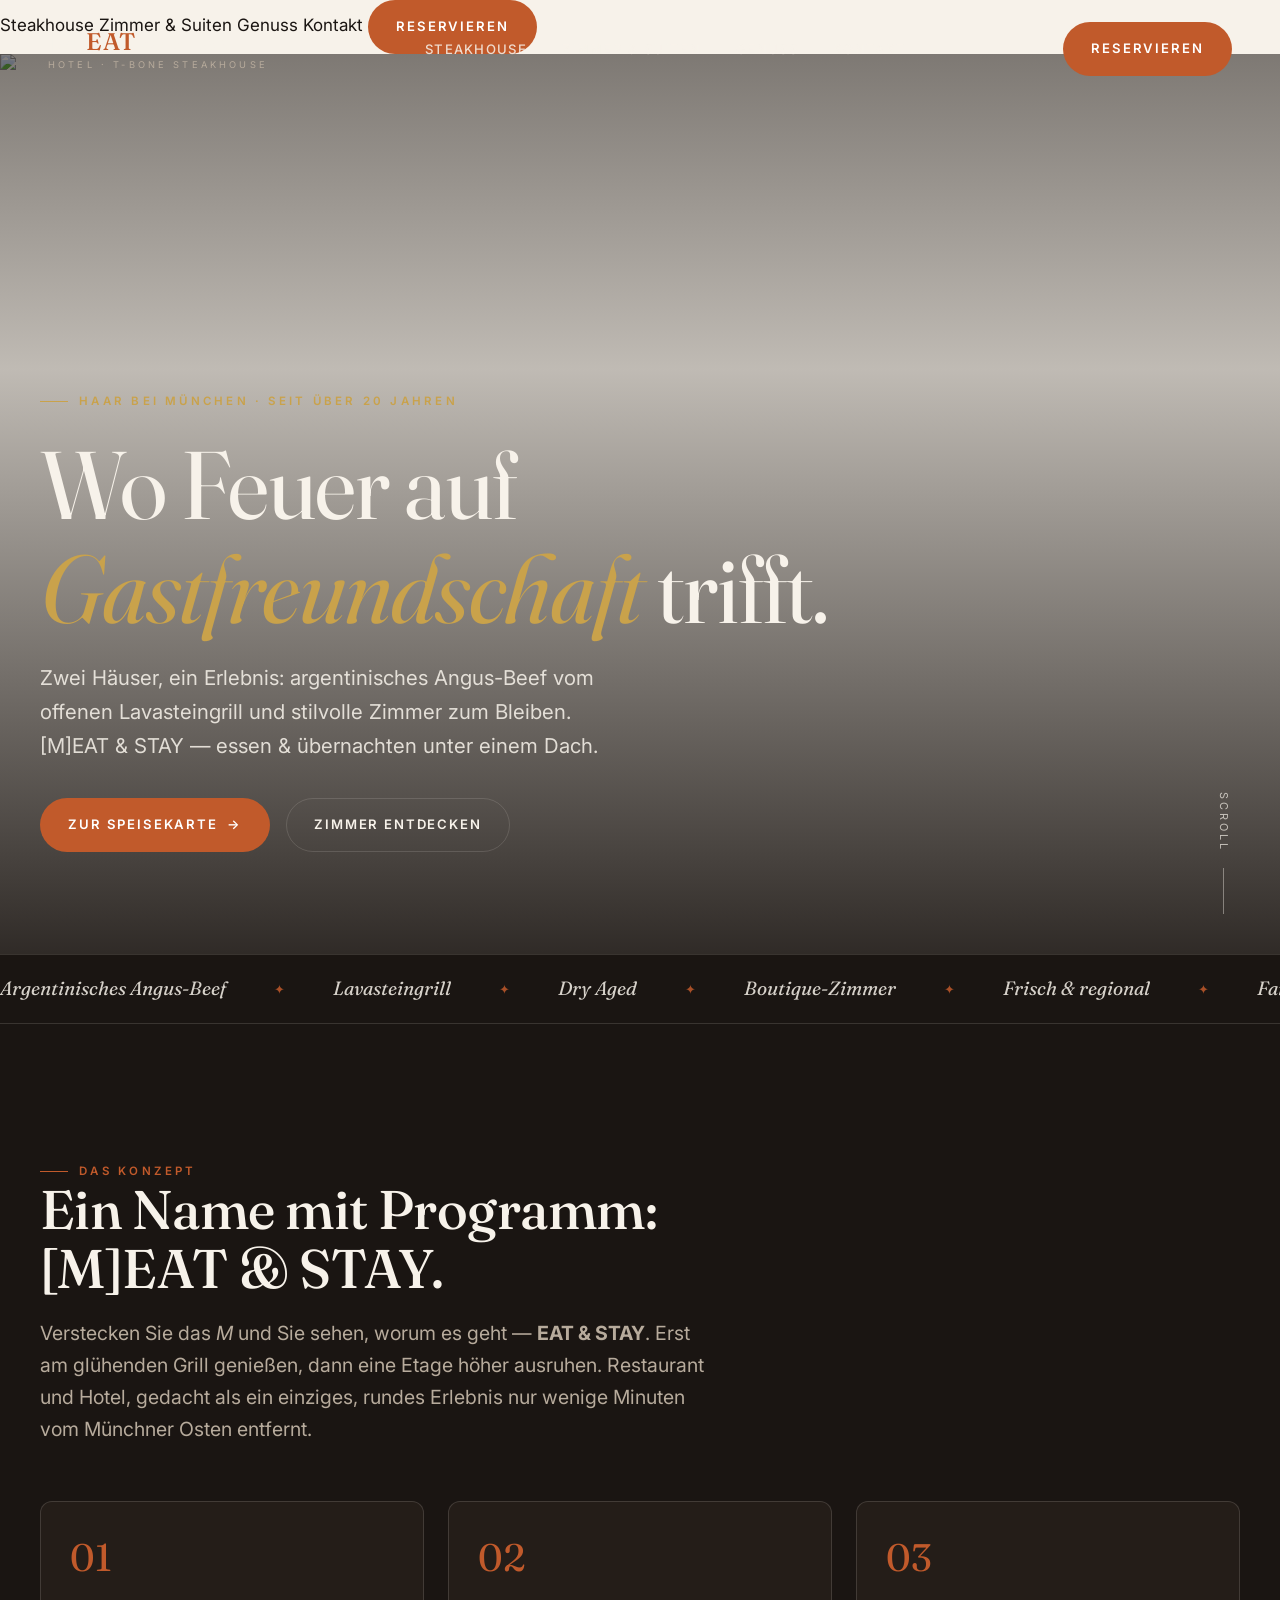
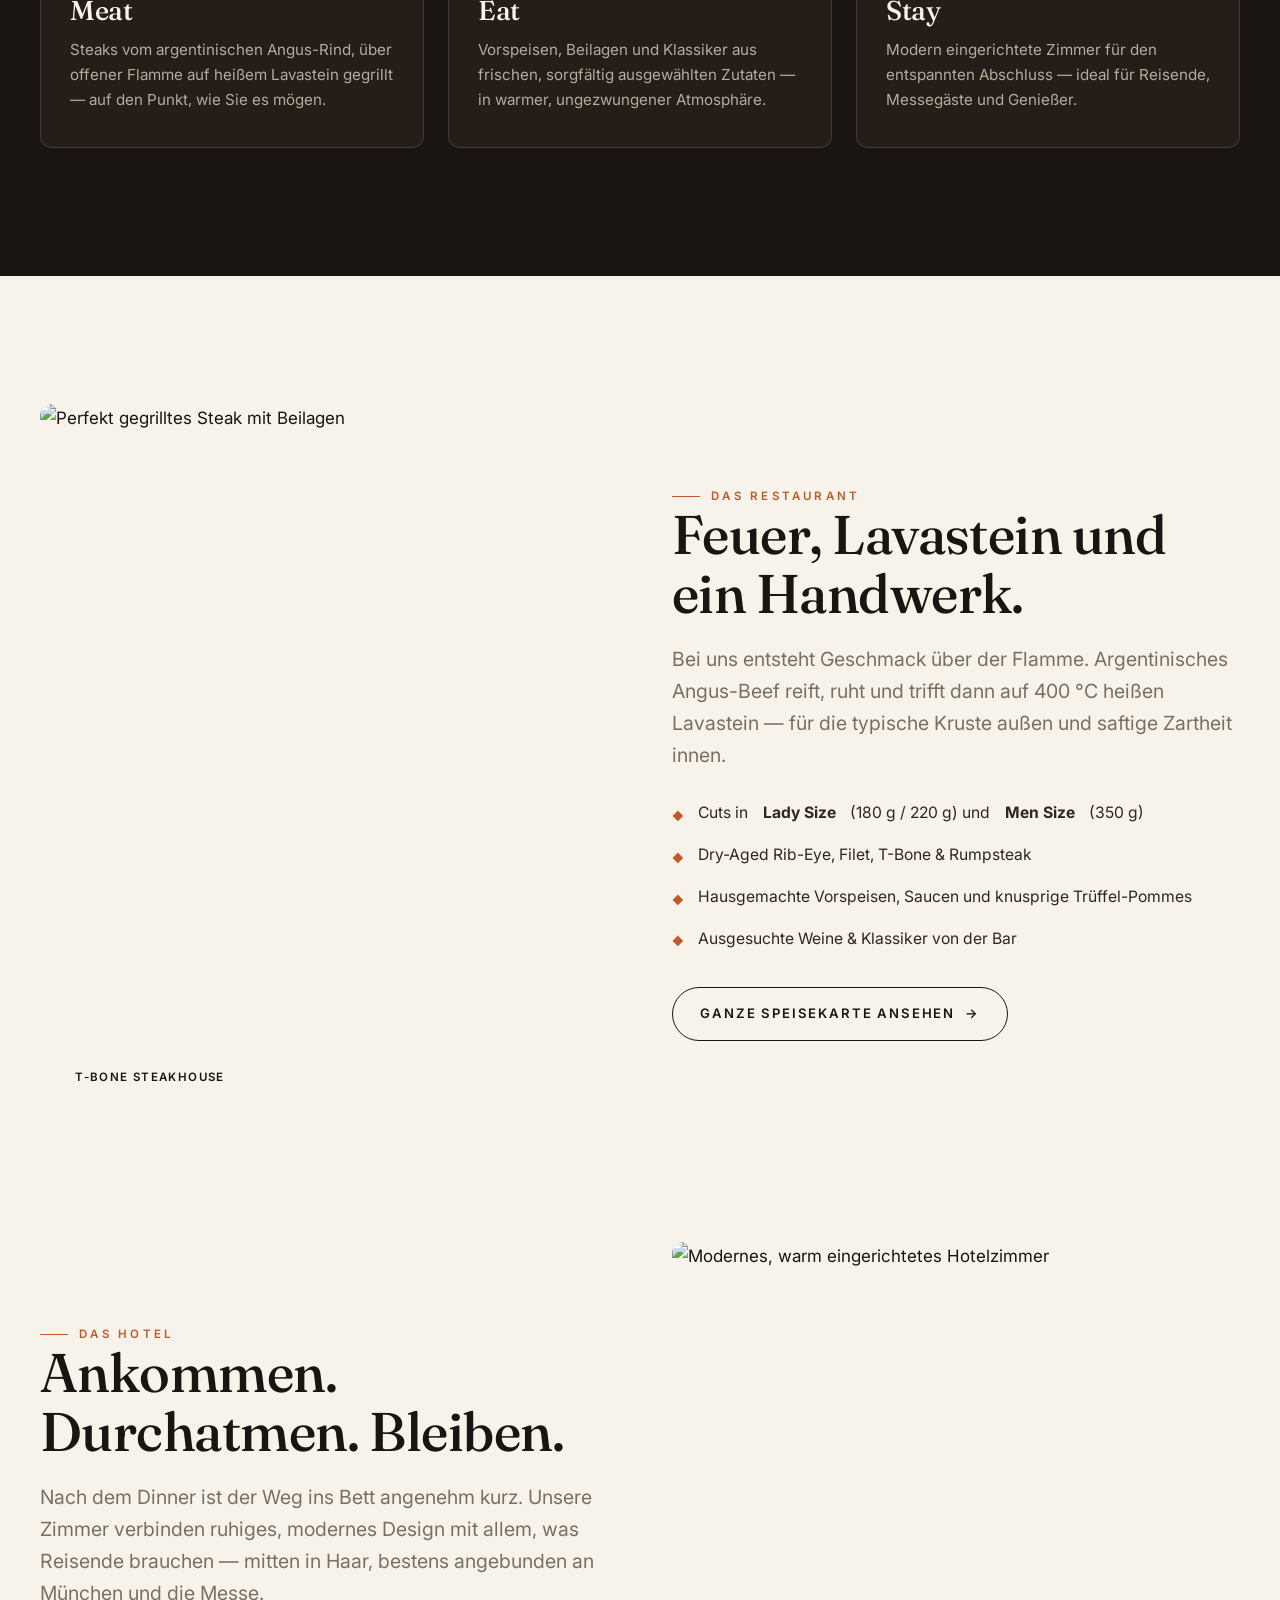
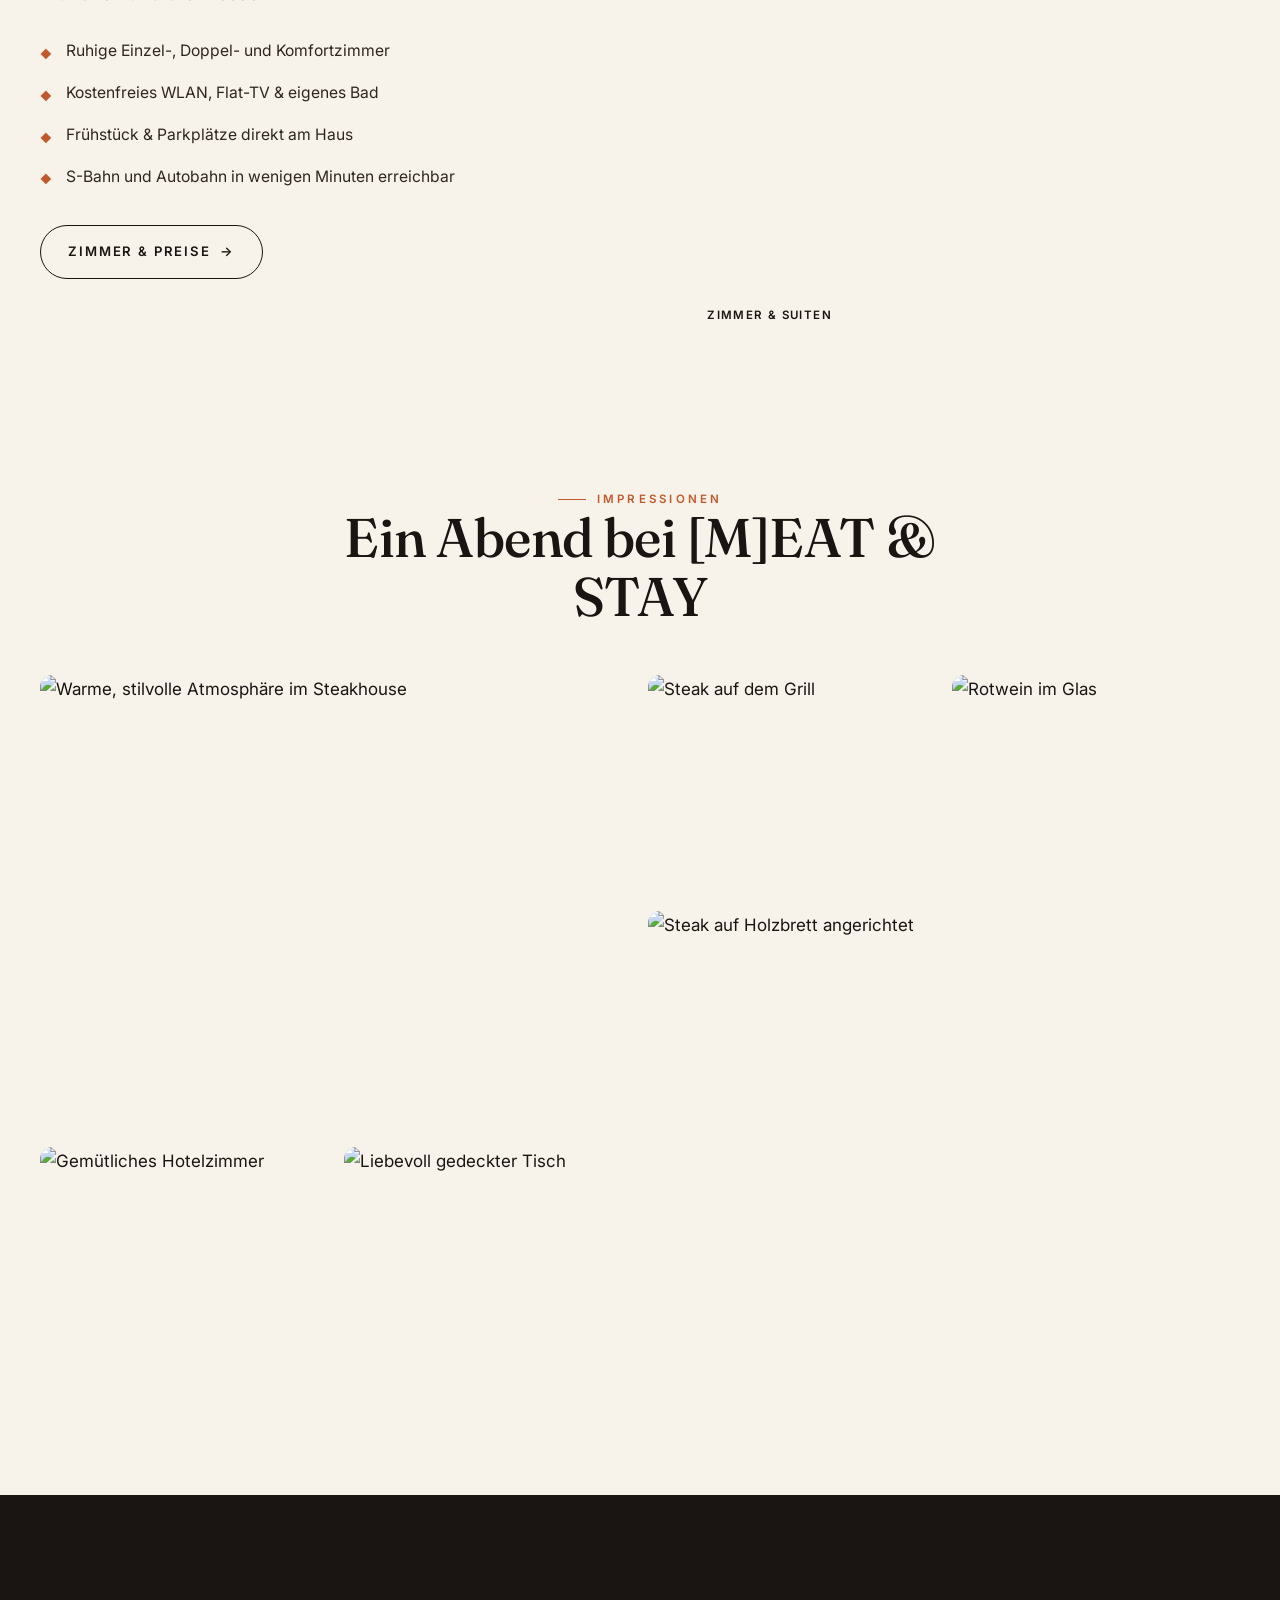
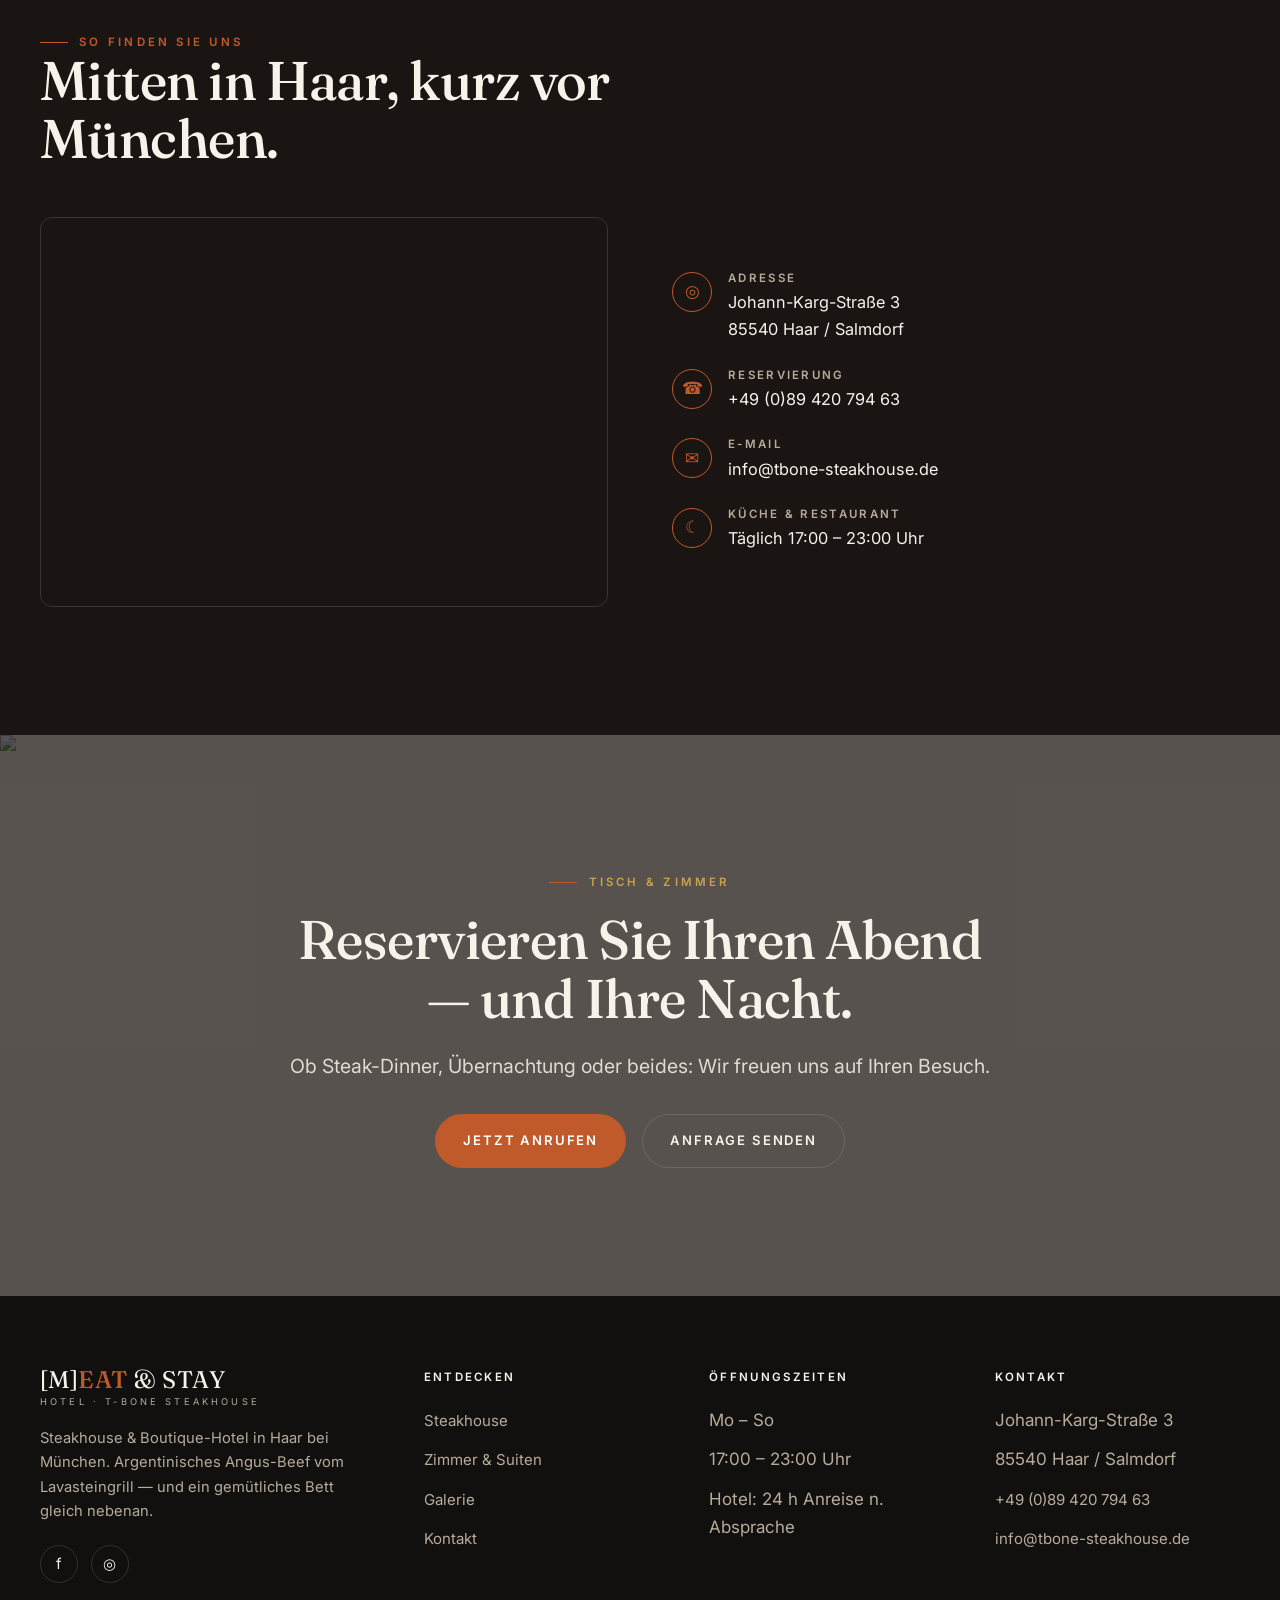
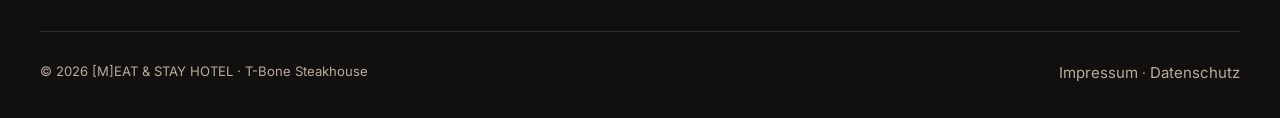
==== index.html @ b7bf997c "Add clean, modern [M]EAT & STAY hotel & steakhouse website Neue Referenz-Website für das MAS Hotel (" ====
<!DOCTYPE html>
<html lang="de">
<head>
  <meta charset="UTF-8" />
  <meta name="viewport" content="width=device-width, initial-scale=1.0" />
  <title>[M]EAT &amp; STAY HOTEL · T-Bone Steakhouse Haar bei München</title>
  <meta name="description" content="MEAT &amp; STAY — Boutique-Hotel und T-Bone Steakhouse in einem. Argentinisches Angus-Beef vom Lavasteingrill und stilvolle Zimmer in Haar bei München. Reservieren &amp; übernachten." />
  <meta name="theme-color" content="#1a1512" />
  <link rel="icon" href="assets/favicon.svg" type="image/svg+xml" />
  <link rel="preconnect" href="https://fonts.googleapis.com" />
  <link rel="preconnect" href="https://fonts.gstatic.com" crossorigin />
  <link href="https://fonts.googleapis.com/css2?family=Fraunces:ital,opsz,wght@0,9..144,400;0,9..144,500;1,9..144,400&family=Inter:wght@400;500;600&display=swap" rel="stylesheet" />
  <link rel="stylesheet" href="assets/css/style.css" />
</head>
<body>

  <!-- NAV -->
  <header class="nav" id="nav">
    <a class="brand" href="index.html" aria-label="MEAT and STAY Hotel — Startseite">
      <span class="brand__mark">[M]<b>EAT</b> &amp; STAY</span>
      <span class="brand__sub">Hotel · T-Bone Steakhouse</span>
    </a>
    <nav class="nav__links" aria-label="Hauptnavigation">
      <a href="steakhouse.html">Steakhouse</a>
      <a href="hotel.html">Zimmer &amp; Suiten</a>
      <a href="index.html#genuss">Genuss</a>
      <a href="kontakt.html">Kontakt</a>
    </nav>
    <div class="nav__cta">
      <a class="btn btn--primary" href="kontakt.html">Reservieren</a>
    </div>
    <button class="nav__toggle" aria-label="Menü öffnen"><span></span><span></span><span></span></button>
  </header>

  <!-- Mobile menu -->
  <div class="nav__menu">
    <a href="steakhouse.html">Steakhouse</a>
    <a href="hotel.html">Zimmer &amp; Suiten</a>
    <a href="index.html#genuss">Genuss</a>
    <a href="kontakt.html">Kontakt</a>
    <a class="btn btn--primary" href="kontakt.html">Reservieren</a>
  </div>

  <!-- HERO -->
  <section class="hero">
    <div class="hero__media">
      <img src="https://images.unsplash.com/photo-1544025162-d76694265947?auto=format&fit=crop&w=2000&q=80" alt="Steak über offener Flamme auf dem Lavasteingrill" />
    </div>
    <div class="container hero__inner">
      <span class="eyebrow">Haar bei München · seit über 20 Jahren</span>
      <h1 class="display">Wo Feuer auf <em>Gastfreundschaft</em> trifft.</h1>
      <p class="hero__lead">Zwei Häuser, ein Erlebnis: argentinisches Angus-Beef vom offenen Lavasteingrill und stilvolle Zimmer zum Bleiben. [M]EAT &amp; STAY — essen &amp; übernachten unter einem Dach.</p>
      <div class="hero__actions">
        <a class="btn btn--primary" href="steakhouse.html">Zur Speisekarte <span class="arrow">→</span></a>
        <a class="btn btn--light" href="hotel.html">Zimmer entdecken</a>
      </div>
    </div>
    <div class="hero__scroll">Scroll</div>
  </section>

  <!-- MARQUEE -->
  <div class="strip" aria-hidden="true">
    <div class="strip__track">
      <span>Argentinisches Angus-Beef</span><span>Lavasteingrill</span><span>Dry Aged</span>
      <span>Boutique-Zimmer</span><span>Frisch &amp; regional</span><span>Familiengeführt</span>
      <span>Argentinisches Angus-Beef</span><span>Lavasteingrill</span><span>Dry Aged</span>
      <span>Boutique-Zimmer</span><span>Frisch &amp; regional</span><span>Familiengeführt</span>
    </div>
  </div>

  <!-- CONCEPT -->
  <section class="section concept" id="konzept">
    <div class="container">
      <div class="section-head" data-reveal>
        <span class="eyebrow">Das Konzept</span>
        <h2 class="section-title">Ein Name mit Programm:<br />[M]EAT &amp; STAY.</h2>
        <p class="lead">Verstecken Sie das <em>M</em> und Sie sehen, worum es geht — <strong>EAT &amp; STAY</strong>. Erst am glühenden Grill genießen, dann eine Etage höher ausruhen. Restaurant und Hotel, gedacht als ein einziges, rundes Erlebnis nur wenige Minuten vom Münchner Osten entfernt.</p>
      </div>
      <div class="concept-grid">
        <article class="concept-card" data-reveal data-delay="1">
          <span class="num">01</span>
          <h3>Meat</h3>
          <p>Steaks vom argentinischen Angus-Rind, über offener Flamme auf heißem Lavastein gegrillt — auf den Punkt, wie Sie es mögen.</p>
        </article>
        <article class="concept-card" data-reveal data-delay="2">
          <span class="num">02</span>
          <h3>Eat</h3>
          <p>Vorspeisen, Beilagen und Klassiker aus frischen, sorgfältig ausgewählten Zutaten — in warmer, ungezwungener Atmosphäre.</p>
        </article>
        <article class="concept-card" data-reveal data-delay="3">
          <span class="num">03</span>
          <h3>Stay</h3>
          <p>Modern eingerichtete Zimmer für den entspannten Abschluss — ideal für Reisende, Messegäste und Genießer.</p>
        </article>
      </div>
    </div>
  </section>

  <!-- STEAKHOUSE TEASER -->
  <section class="section" id="genuss">
    <div class="container">
      <div class="duo">
        <div class="duo__media" data-reveal>
          <img src="https://images.unsplash.com/photo-1600891964092-4316c288032e?auto=format&fit=crop&w=1100&q=80" alt="Perfekt gegrilltes Steak mit Beilagen" />
          <span class="tag">T-Bone Steakhouse</span>
        </div>
        <div class="duo__body" data-reveal data-delay="1">
          <span class="eyebrow">Das Restaurant</span>
          <h2 class="section-title">Feuer, Lavastein und ein Handwerk.</h2>
          <p class="lead">Bei uns entsteht Geschmack über der Flamme. Argentinisches Angus-Beef reift, ruht und trifft dann auf 400 °C heißen Lavastein — für die typische Kruste außen und saftige Zartheit innen.</p>
          <ul class="feature-list">
            <li>Cuts in <strong>Lady Size</strong> (180 g / 220 g) und <strong>Men Size</strong> (350 g)</li>
            <li>Dry-Aged Rib-Eye, Filet, T-Bone &amp; Rumpsteak</li>
            <li>Hausgemachte Vorspeisen, Saucen und knusprige Trüffel-Pommes</li>
            <li>Ausgesuchte Weine &amp; Klassiker von der Bar</li>
          </ul>
          <a class="btn btn--ghost" href="steakhouse.html">Ganze Speisekarte ansehen <span class="arrow">→</span></a>
        </div>
      </div>
    </div>
  </section>

  <!-- HOTEL TEASER -->
  <section class="section" style="padding-top:0;">
    <div class="container">
      <div class="duo duo--reverse">
        <div class="duo__media" data-reveal>
          <img src="https://images.unsplash.com/photo-1611892440504-42a792e24d32?auto=format&fit=crop&w=1100&q=80" alt="Modernes, warm eingerichtetes Hotelzimmer" />
          <span class="tag">Zimmer &amp; Suiten</span>
        </div>
        <div class="duo__body" data-reveal data-delay="1">
          <span class="eyebrow">Das Hotel</span>
          <h2 class="section-title">Ankommen. Durchatmen. Bleiben.</h2>
          <p class="lead">Nach dem Dinner ist der Weg ins Bett angenehm kurz. Unsere Zimmer verbinden ruhiges, modernes Design mit allem, was Reisende brauchen — mitten in Haar, bestens angebunden an München und die Messe.</p>
          <ul class="feature-list">
            <li>Ruhige Einzel-, Doppel- und Komfortzimmer</li>
            <li>Kostenfreies WLAN, Flat-TV &amp; eigenes Bad</li>
            <li>Frühstück &amp; Parkplätze direkt am Haus</li>
            <li>S-Bahn und Autobahn in wenigen Minuten erreichbar</li>
          </ul>
          <a class="btn btn--ghost" href="hotel.html">Zimmer &amp; Preise <span class="arrow">→</span></a>
        </div>
      </div>
    </div>
  </section>

  <!-- GALLERY -->
  <section class="section" id="galerie" style="padding-top:0;">
    <div class="container">
      <div class="section-head center" data-reveal>
        <span class="eyebrow">Impressionen</span>
        <h2 class="section-title">Ein Abend bei [M]EAT &amp; STAY</h2>
      </div>
      <div class="gallery" data-reveal>
        <figure class="wide tall"><img src="https://images.unsplash.com/photo-1414235077428-338989a2e8c0?auto=format&fit=crop&w=1200&q=80" alt="Warme, stilvolle Atmosphäre im Steakhouse" /></figure>
        <figure><img src="https://images.unsplash.com/photo-1546964124-0cce460f38ef?auto=format&fit=crop&w=800&q=80" alt="Steak auf dem Grill" /></figure>
        <figure><img src="https://images.unsplash.com/photo-1510812431401-41d2bd2722f3?auto=format&fit=crop&w=800&q=80" alt="Rotwein im Glas" /></figure>
        <figure class="wide"><img src="https://images.unsplash.com/photo-1558030006-450675393462?auto=format&fit=crop&w=1200&q=80" alt="Steak auf Holzbrett angerichtet" /></figure>
        <figure><img src="https://images.unsplash.com/photo-1590490360182-c33d57733427?auto=format&fit=crop&w=800&q=80" alt="Gemütliches Hotelzimmer" /></figure>
        <figure><img src="https://images.unsplash.com/photo-1424847651672-bf20a4b0982b?auto=format&fit=crop&w=800&q=80" alt="Liebevoll gedeckter Tisch" /></figure>
      </div>
    </div>
  </section>

  <!-- LOCATION -->
  <section class="section location" id="location">
    <div class="container">
      <div class="section-head" data-reveal>
        <span class="eyebrow">So finden Sie uns</span>
        <h2 class="section-title">Mitten in Haar, kurz vor München.</h2>
      </div>
      <div class="location-grid">
        <div class="map" data-reveal>
          <iframe
            title="Standort [M]EAT &amp; STAY HOTEL"
            src="https://www.google.com/maps?q=Johann-Karg-Stra%C3%9Fe%203,%2085540%20Haar&output=embed"
            loading="lazy" referrerpolicy="no-referrer-when-downgrade"></iframe>
        </div>
        <div class="info-block" data-reveal data-delay="1">
          <div class="info-row">
            <span class="ic">◎</span>
            <div>
              <h4>Adresse</h4>
              <p>Johann-Karg-Straße 3<br />85540 Haar / Salmdorf</p>
            </div>
          </div>
          <div class="info-row">
            <span class="ic">☎</span>
            <div>
              <h4>Reservierung</h4>
              <p><a href="tel:+498942079463">+49 (0)89 420 794 63</a></p>
            </div>
          </div>
          <div class="info-row">
            <span class="ic">✉</span>
            <div>
              <h4>E-Mail</h4>
              <p><a href="mailto:info@tbone-steakhouse.de">info@tbone-steakhouse.de</a></p>
            </div>
          </div>
          <div class="info-row">
            <span class="ic">☾</span>
            <div>
              <h4>Küche &amp; Restaurant</h4>
              <p>Täglich 17:00 – 23:00 Uhr</p>
            </div>
          </div>
        </div>
      </div>
    </div>
  </section>

  <!-- RESERVE CTA -->
  <section class="section reserve">
    <div class="reserve__media">
      <img src="https://images.unsplash.com/photo-1517248135467-4c7edcad34c4?auto=format&fit=crop&w=2000&q=80" alt="Stimmungsvoll gedeckte Tische im Restaurant" />
    </div>
    <div class="container" data-reveal>
      <span class="eyebrow" style="color:var(--gold);">Tisch &amp; Zimmer</span>
      <h2 class="section-title">Reservieren Sie Ihren Abend — und Ihre Nacht.</h2>
      <p class="lead">Ob Steak-Dinner, Übernachtung oder beides: Wir freuen uns auf Ihren Besuch.</p>
      <div class="reserve__actions">
        <a class="btn btn--primary" href="tel:+498942079463">Jetzt anrufen</a>
        <a class="btn btn--light" href="kontakt.html">Anfrage senden</a>
      </div>
    </div>
  </section>

  <!-- FOOTER -->
  <footer class="footer">
    <div class="container">
      <div class="footer-grid">
        <div>
          <a class="brand" href="index.html">
            <span class="brand__mark">[M]<b>EAT</b> &amp; STAY</span>
            <span class="brand__sub">Hotel · T-Bone Steakhouse</span>
          </a>
          <p>Steakhouse &amp; Boutique-Hotel in Haar bei München. Argentinisches Angus-Beef vom Lavasteingrill — und ein gemütliches Bett gleich nebenan.</p>
          <div class="socials">
            <a href="https://www.facebook.com/tbonesteakhousemuenchen/" aria-label="Facebook" target="_blank" rel="noopener">f</a>
            <a href="#" aria-label="Instagram">◎</a>
          </div>
        </div>
        <div>
          <h5>Entdecken</h5>
          <ul>
            <li><a href="steakhouse.html">Steakhouse</a></li>
            <li><a href="hotel.html">Zimmer &amp; Suiten</a></li>
            <li><a href="index.html#galerie">Galerie</a></li>
            <li><a href="kontakt.html">Kontakt</a></li>
          </ul>
        </div>
        <div>
          <h5>Öffnungszeiten</h5>
          <ul>
            <li>Mo – So</li>
            <li>17:00 – 23:00 Uhr</li>
            <li>Hotel: 24 h Anreise n. Absprache</li>
          </ul>
        </div>
        <div>
          <h5>Kontakt</h5>
          <ul>
            <li>Johann-Karg-Straße 3</li>
            <li>85540 Haar / Salmdorf</li>
            <li><a href="tel:+498942079463">+49 (0)89 420 794 63</a></li>
            <li><a href="mailto:info@tbone-steakhouse.de">info@tbone-steakhouse.de</a></li>
          </ul>
        </div>
      </div>
      <div class="footer-bottom">
        <span>© <span data-year>2026</span> [M]EAT &amp; STAY HOTEL · T-Bone Steakhouse</span>
        <span><a href="kontakt.html#impressum">Impressum</a> · <a href="kontakt.html#datenschutz">Datenschutz</a></span>
      </div>
    </div>
  </footer>

  <script src="assets/js/main.js"></script>
</body>
</html>
---- assets/css/style.css ----
/* =====================================================================
   [M]EAT & STAY HOTEL · T-Bone Steakhouse
   Design system — warm, premium, editorial
   ===================================================================== */

:root {
  /* Palette */
  --ink:        #1a1512;   /* warm near-black */
  --ink-800:    #241d18;
  --ink-700:    #2f2620;
  --paper:      #f7f2ea;   /* warm off-white */
  --paper-200:  #efe7db;
  --paper-300:  #e4d8c7;
  --ember:      #c15a2b;   /* copper / ember accent */
  --ember-600:  #a94a20;
  --gold:       #c9a24b;   /* subtle brass highlight */
  --muted:      #7a6f63;   /* warm grey text */
  --muted-200:  #b7ab9c;
  --line:       rgba(26, 21, 18, .12);
  --line-dark:  rgba(247, 242, 234, .14);

  /* Type */
  --serif: "Fraunces", "Playfair Display", Georgia, serif;
  --sans:  "Inter", "Helvetica Neue", Arial, sans-serif;

  /* Space & shape */
  --container: 1200px;
  --radius: 4px;
  --radius-lg: 12px;
  --shadow: 0 18px 50px -20px rgba(26, 21, 18, .35);
  --ease: cubic-bezier(.22, 1, .36, 1);
}

/* ------------------------------------------------------------------ Reset */
*, *::before, *::after { box-sizing: border-box; }
* { margin: 0; }
html { scroll-behavior: smooth; -webkit-text-size-adjust: 100%; }
body {
  font-family: var(--sans);
  background: var(--paper);
  color: var(--ink);
  line-height: 1.65;
  font-size: 17px;
  -webkit-font-smoothing: antialiased;
  text-rendering: optimizeLegibility;
  overflow-x: hidden;
}
img { max-width: 100%; display: block; }
a { color: inherit; text-decoration: none; }
ul { list-style: none; padding: 0; }
button { font: inherit; cursor: pointer; }

/* ------------------------------------------------------------- Typography */
h1, h2, h3, h4 { font-family: var(--serif); font-weight: 500; line-height: 1.08; letter-spacing: -.01em; }
.display { font-size: clamp(2.9rem, 8vw, 6rem); font-weight: 400; }
h2.section-title { font-size: clamp(2rem, 4.6vw, 3.4rem); }
h3 { font-size: clamp(1.3rem, 2.4vw, 1.7rem); }

.eyebrow {
  font-family: var(--sans);
  font-size: .72rem;
  font-weight: 600;
  letter-spacing: .28em;
  text-transform: uppercase;
  color: var(--ember);
  display: inline-flex;
  align-items: center;
  gap: .7rem;
}
.eyebrow::before {
  content: "";
  width: 28px; height: 1px;
  background: var(--ember);
  display: inline-block;
}
.lead { font-size: clamp(1.05rem, 1.6vw, 1.22rem); color: var(--muted); max-width: 60ch; }

/* --------------------------------------------------------------- Layout */
.container { width: min(100% - 3rem, var(--container)); margin-inline: auto; }
.section { padding: clamp(4.5rem, 10vw, 8.5rem) 0; }
.section-head { max-width: 62ch; margin-bottom: 3rem; }
.section-head .lead { margin-top: 1.1rem; }
.center { text-align: center; margin-inline: auto; }

/* ---------------------------------------------------------------- Buttons */
.btn {
  display: inline-flex; align-items: center; gap: .6rem;
  padding: .95rem 1.7rem;
  font-size: .82rem; font-weight: 600; letter-spacing: .14em; text-transform: uppercase;
  border-radius: 100px;
  border: 1px solid transparent;
  transition: transform .35s var(--ease), background .35s var(--ease), color .35s var(--ease), border-color .35s var(--ease);
  will-change: transform;
}
.btn:hover { transform: translateY(-3px); }
.btn--primary { background: var(--ember); color: #fff; }
.btn--primary:hover { background: var(--ember-600); }
.btn--ghost { border-color: currentColor; color: var(--ink); }
.btn--ghost:hover { background: var(--ink); color: var(--paper); border-color: var(--ink); }
.btn--light { border: 1px solid var(--line-dark); color: var(--paper); }
.btn--light:hover { background: var(--paper); color: var(--ink); }
.btn .arrow { transition: transform .35s var(--ease); }
.btn:hover .arrow { transform: translateX(4px); }

.textlink {
  display: inline-flex; align-items: center; gap: .5rem;
  font-size: .82rem; font-weight: 600; letter-spacing: .12em; text-transform: uppercase;
  color: var(--ember);
  border-bottom: 1px solid transparent;
  padding-bottom: 2px;
  transition: border-color .3s var(--ease), gap .3s var(--ease);
}
.textlink:hover { border-color: var(--ember); gap: .85rem; }

/* ------------------------------------------------------------------- Nav */
.nav {
  position: fixed; inset: 0 0 auto 0; z-index: 100;
  display: flex; align-items: center; justify-content: space-between;
  padding: 1.4rem clamp(1.5rem, 4vw, 3rem);
  transition: background .4s var(--ease), padding .4s var(--ease), box-shadow .4s var(--ease);
}
.nav.scrolled {
  background: rgba(26, 21, 18, .9);
  backdrop-filter: blur(14px);
  padding-top: .9rem; padding-bottom: .9rem;
  box-shadow: 0 1px 0 var(--line-dark);
}
.brand { display: flex; flex-direction: column; line-height: 1; color: var(--paper); }
.brand__mark { font-family: var(--serif); font-size: 1.5rem; letter-spacing: .02em; }
.brand__mark b { color: var(--ember); font-weight: 500; }
.brand__sub { font-size: .58rem; letter-spacing: .34em; text-transform: uppercase; color: var(--muted-200); margin-top: .35rem; }

.nav__links { display: flex; align-items: center; gap: 2.2rem; }
.nav__links a {
  color: var(--paper); font-size: .82rem; font-weight: 500; letter-spacing: .1em; text-transform: uppercase;
  opacity: .85; position: relative; transition: opacity .3s;
}
.nav__links a::after {
  content: ""; position: absolute; left: 0; bottom: -6px; height: 1px; width: 0; background: var(--ember);
  transition: width .3s var(--ease);
}
.nav__links a:hover { opacity: 1; }
.nav__links a:hover::after { width: 100%; }
.nav__cta { display: flex; align-items: center; gap: 1.4rem; }

.nav__toggle { display: none; background: none; border: 0; width: 30px; height: 22px; position: relative; }
.nav__toggle span { position: absolute; left: 0; height: 2px; width: 100%; background: var(--paper); transition: transform .35s var(--ease), opacity .3s; }
.nav__toggle span:nth-child(1) { top: 0; }
.nav__toggle span:nth-child(2) { top: 10px; }
.nav__toggle span:nth-child(3) { top: 20px; }
body.menu-open .nav__toggle span:nth-child(1) { transform: translateY(10px) rotate(45deg); }
body.menu-open .nav__toggle span:nth-child(2) { opacity: 0; }
body.menu-open .nav__toggle span:nth-child(3) { transform: translateY(-10px) rotate(-45deg); }

/* ------------------------------------------------------------------ Hero */
.hero { position: relative; min-height: 100svh; display: flex; align-items: flex-end; color: var(--paper); overflow: hidden; }
.hero__media { position: absolute; inset: 0; z-index: -2; }
.hero__media img { width: 100%; height: 100%; object-fit: cover; }
.hero__media::after {
  content: ""; position: absolute; inset: 0;
  background: linear-gradient(180deg, rgba(26,21,18,.55) 0%, rgba(26,21,18,.25) 35%, rgba(26,21,18,.9) 100%);
}
.hero__inner { padding-bottom: clamp(3.5rem, 8vw, 7rem); padding-top: 8rem; }
.hero__inner .eyebrow { color: var(--gold); }
.hero__inner .eyebrow::before { background: var(--gold); }
.hero h1 { margin: 1.4rem 0 1.3rem; max-width: 16ch; }
.hero h1 em { font-style: italic; color: var(--gold); }
.hero__lead { max-width: 46ch; color: rgba(247,242,234,.86); font-size: clamp(1.05rem, 1.7vw, 1.28rem); }
.hero__actions { margin-top: 2.2rem; display: flex; flex-wrap: wrap; gap: 1rem; }
.hero__scroll { position: absolute; right: clamp(1.5rem,4vw,3rem); bottom: 2.5rem; writing-mode: vertical-rl; font-size: .68rem; letter-spacing: .28em; text-transform: uppercase; color: rgba(247,242,234,.7); display: flex; align-items: center; gap: 1rem; }
.hero__scroll::after { content: ""; width: 1px; height: 46px; background: rgba(247,242,234,.4); animation: pulse 2.4s var(--ease) infinite; }
@keyframes pulse { 0%,100%{ transform: scaleY(.4); opacity:.4 } 50%{ transform: scaleY(1); opacity:1 } }

/* --------------------------------------------------------- Marquee strip */
.strip { background: var(--ink); color: var(--paper); padding: 1.15rem 0; overflow: hidden; border-block: 1px solid var(--line-dark); }
.strip__track { display: flex; gap: 3rem; white-space: nowrap; width: max-content; animation: marquee 32s linear infinite; }
.strip__track span { font-family: var(--serif); font-style: italic; font-size: 1.2rem; color: var(--paper); opacity: .85; display: inline-flex; align-items: center; gap: 3rem; }
.strip__track span::after { content: "✦"; color: var(--ember); font-style: normal; font-size: .8rem; }
@keyframes marquee { to { transform: translateX(-50%); } }

/* ------------------------------------------------------------- Split/duo */
.duo { display: grid; grid-template-columns: 1fr 1fr; gap: clamp(2rem, 5vw, 5rem); align-items: center; }
.duo--reverse .duo__media { order: 2; }
.duo__media { position: relative; }
.duo__media img { width: 100%; aspect-ratio: 4/5; object-fit: cover; border-radius: var(--radius-lg); }
.duo__media .tag {
  position: absolute; bottom: 1.2rem; left: 1.2rem;
  background: var(--paper); color: var(--ink); padding: .5rem 1rem; border-radius: 100px;
  font-size: .72rem; font-weight: 600; letter-spacing: .12em; text-transform: uppercase; box-shadow: var(--shadow);
}
.duo__body h2 { margin-bottom: 1.2rem; }
.duo__body .lead { margin-bottom: 1.8rem; }
.duo .feature-list { display: grid; gap: 1rem; margin: 1.8rem 0 2.2rem; }
.feature-list li { display: flex; gap: .9rem; align-items: flex-start; color: var(--ink-700); font-size: .98rem; }
.feature-list li::before { content: "◆"; color: var(--ember); font-size: .7rem; margin-top: .4rem; }

/* --------------------------------------------------------------- Concept */
.concept { background: var(--ink); color: var(--paper); }
.concept .lead { color: var(--muted-200); }
.concept-grid { display: grid; grid-template-columns: repeat(3, 1fr); gap: 1.5rem; margin-top: 3.5rem; }
.concept-card { border: 1px solid var(--line-dark); border-radius: var(--radius-lg); padding: 2.2rem 1.8rem; transition: transform .4s var(--ease), border-color .4s; background: var(--ink-800); }
.concept-card:hover { transform: translateY(-6px); border-color: var(--ember); }
.concept-card .num { font-family: var(--serif); font-size: 2.4rem; color: var(--ember); line-height: 1; }
.concept-card h3 { margin: 1.1rem 0 .7rem; color: var(--paper); }
.concept-card p { color: var(--muted-200); font-size: .95rem; }

/* ----------------------------------------------------------------- Cards */
.cards { display: grid; grid-template-columns: repeat(3, 1fr); gap: 1.6rem; }
.card { background: #fff; border: 1px solid var(--line); border-radius: var(--radius-lg); overflow: hidden; display: flex; flex-direction: column; transition: transform .4s var(--ease), box-shadow .4s var(--ease); }
.card:hover { transform: translateY(-8px); box-shadow: var(--shadow); }
.card__media { position: relative; aspect-ratio: 3/2; overflow: hidden; }
.card__media img { width: 100%; height: 100%; object-fit: cover; transition: transform .7s var(--ease); }
.card:hover .card__media img { transform: scale(1.06); }
.card__price { position: absolute; top: 1rem; right: 1rem; background: rgba(26,21,18,.85); color: var(--paper); padding: .35rem .85rem; border-radius: 100px; font-size: .78rem; font-weight: 600; letter-spacing: .04em; backdrop-filter: blur(4px); }
.card__body { padding: 1.7rem 1.6rem 1.9rem; display: flex; flex-direction: column; flex: 1; }
.card__body h3 { margin-bottom: .5rem; }
.card__body p { color: var(--muted); font-size: .95rem; margin-bottom: 1.3rem; flex: 1; }
.card__meta { display: flex; gap: 1.2rem; flex-wrap: wrap; font-size: .82rem; color: var(--ink-700); border-top: 1px solid var(--line); padding-top: 1.1rem; }
.card__meta span { display: inline-flex; align-items: center; gap: .4rem; }
.card__meta strong { color: var(--ember); }

/* --------------------------------------------------------------- Gallery */
.gallery { display: grid; grid-template-columns: repeat(4, 1fr); grid-auto-rows: 220px; gap: 1rem; }
.gallery figure { overflow: hidden; border-radius: var(--radius-lg); position: relative; }
.gallery img { width: 100%; height: 100%; object-fit: cover; transition: transform .8s var(--ease); }
.gallery figure:hover img { transform: scale(1.07); }
.gallery .wide { grid-column: span 2; }
.gallery .tall { grid-row: span 2; }

/* ------------------------------------------------------------------ Menu */
.menu-cols { display: grid; grid-template-columns: 1fr 1fr; gap: clamp(2rem, 6vw, 5rem); }
.menu-group { margin-bottom: 2.6rem; }
.menu-group h3 { display: flex; align-items: baseline; gap: 1rem; margin-bottom: 1.4rem; color: var(--ember); }
.menu-group h3 small { font-family: var(--sans); font-size: .7rem; letter-spacing: .2em; text-transform: uppercase; color: var(--muted); font-weight: 600; }
.menu-item { display: grid; grid-template-columns: 1fr auto; gap: .3rem 1rem; padding: .9rem 0; border-bottom: 1px dotted var(--line); }
.menu-item h4 { font-family: var(--sans); font-size: 1rem; font-weight: 600; }
.menu-item .dots { border-bottom: 1px dotted var(--line); align-self: center; height: 1px; }
.menu-item .price { font-family: var(--serif); font-size: 1.15rem; color: var(--ink); white-space: nowrap; }
.menu-item p { grid-column: 1 / -1; color: var(--muted); font-size: .88rem; margin-top: .15rem; }
.menu-item .veg { color: var(--gold); font-size: .78rem; font-weight: 700; }

/* -------------------------------------------------------------- Location */
.location { background: var(--ink); color: var(--paper); }
.location .lead { color: var(--muted-200); }
.location-grid { display: grid; grid-template-columns: 1fr 1fr; gap: clamp(2rem,5vw,4rem); align-items: stretch; }
.location .map { border-radius: var(--radius-lg); overflow: hidden; min-height: 380px; border: 1px solid var(--line-dark); }
.location .map iframe { width: 100%; height: 100%; min-height: 380px; border: 0; filter: grayscale(.25) contrast(1.05); }
.info-block { display: grid; gap: 1.6rem; align-content: center; }
.info-row { display: flex; gap: 1rem; }
.info-row .ic { flex: 0 0 40px; height: 40px; border-radius: 50%; border: 1px solid var(--ember); color: var(--ember); display: grid; place-items: center; font-size: 1.05rem; }
.info-row h4 { font-family: var(--sans); font-size: .72rem; letter-spacing: .2em; text-transform: uppercase; color: var(--muted-200); font-weight: 600; margin-bottom: .3rem; }
.info-row p, .info-row a { color: var(--paper); font-size: 1.02rem; }
.info-row a:hover { color: var(--ember); }

/* --------------------------------------------------------------- Reserve */
.reserve { position: relative; color: var(--paper); text-align: center; overflow: hidden; }
.reserve__media { position: absolute; inset: 0; z-index: -2; }
.reserve__media img { width: 100%; height: 100%; object-fit: cover; }
.reserve__media::after { content: ""; position: absolute; inset: 0; background: rgba(26,21,18,.72); }
.reserve h2 { max-width: 20ch; margin: 1.2rem auto 1.3rem; }
.reserve .lead { color: rgba(247,242,234,.85); margin-inline: auto; margin-bottom: 2rem; }
.reserve__actions { display: flex; gap: 1rem; justify-content: center; flex-wrap: wrap; }

/* ---------------------------------------------------------------- Footer */
.footer { background: #12100e; color: var(--muted-200); padding: 4.5rem 0 2rem; }
.footer-grid { display: grid; grid-template-columns: 1.4fr 1fr 1fr 1fr; gap: 2.5rem; padding-bottom: 3rem; border-bottom: 1px solid var(--line-dark); }
.footer .brand { color: var(--paper); margin-bottom: 1.2rem; }
.footer p { font-size: .92rem; max-width: 34ch; }
.footer h5 { font-family: var(--sans); font-size: .72rem; letter-spacing: .2em; text-transform: uppercase; color: var(--paper); margin-bottom: 1.2rem; font-weight: 600; }
.footer li { margin-bottom: .7rem; }
.footer a { font-size: .94rem; transition: color .3s; }
.footer a:hover { color: var(--ember); }
.footer .socials { display: flex; gap: .8rem; margin-top: 1.4rem; }
.footer .socials a { width: 38px; height: 38px; border: 1px solid var(--line-dark); border-radius: 50%; display: grid; place-items: center; color: var(--paper); transition: background .3s, color .3s, border-color .3s; }
.footer .socials a:hover { background: var(--ember); border-color: var(--ember); color: #fff; }
.footer-bottom { display: flex; justify-content: space-between; flex-wrap: wrap; gap: 1rem; padding-top: 1.8rem; font-size: .82rem; }

/* ------------------------------------------------------------------ Form */
.contact-grid { display: grid; grid-template-columns: 1.1fr .9fr; gap: clamp(2rem, 5vw, 4rem); align-items: start; }
.form { display: grid; gap: 1.1rem; }
.form .row { display: grid; grid-template-columns: 1fr 1fr; gap: 1.1rem; }
.field { display: grid; gap: .45rem; }
.field label { font-size: .74rem; font-weight: 600; letter-spacing: .12em; text-transform: uppercase; color: var(--muted); }
.field input, .field select, .field textarea {
  font: inherit; font-size: .98rem; color: var(--ink);
  background: #fff; border: 1px solid var(--line); border-radius: var(--radius);
  padding: .85rem 1rem; width: 100%; transition: border-color .3s, box-shadow .3s;
}
.field textarea { resize: vertical; min-height: 130px; }
.field input:focus, .field select:focus, .field textarea:focus {
  outline: none; border-color: var(--ember); box-shadow: 0 0 0 3px rgba(193,90,43,.14);
}
.form .btn { justify-self: start; margin-top: .4rem; border: 0; }
.contact-aside { background: var(--ink); color: var(--paper); border-radius: var(--radius-lg); padding: 2.4rem; display: grid; gap: 1.6rem; align-content: start; }
.contact-aside h3 { color: var(--paper); }
.contact-aside .info-row p, .contact-aside .info-row a { color: var(--paper); }
.contact-aside .info-row h4 { color: var(--muted-200); }

.legal { max-width: 78ch; }
.legal h3 { margin: 2.2rem 0 .8rem; }
.legal p { color: var(--ink-700); margin-bottom: .9rem; font-size: .96rem; }
.legal a { color: var(--ember); }

@media (max-width: 760px) {
  .contact-grid { grid-template-columns: 1fr; }
  .form .row { grid-template-columns: 1fr; }
}

/* --------------------------------------------------------- Page hero (sub) */
.pagehero { position: relative; min-height: 62vh; display: flex; align-items: flex-end; color: var(--paper); overflow: hidden; }
.pagehero__media { position: absolute; inset: 0; z-index: -2; }
.pagehero__media img { width: 100%; height: 100%; object-fit: cover; }
.pagehero__media::after { content: ""; position: absolute; inset: 0; background: linear-gradient(180deg, rgba(26,21,18,.5), rgba(26,21,18,.85)); }
.pagehero__inner { padding-bottom: clamp(3rem,6vw,5rem); padding-top: 9rem; }
.pagehero h1 { font-size: clamp(2.6rem, 6vw, 4.6rem); margin: 1.2rem 0 1rem; }
.pagehero .lead { color: rgba(247,242,234,.85); }

/* --------------------------------------------------------------- Reveal */
[data-reveal] { opacity: 0; transform: translateY(28px); transition: opacity .8s var(--ease), transform .8s var(--ease); }
[data-reveal].in { opacity: 1; transform: none; }
[data-reveal][data-delay="1"] { transition-delay: .08s; }
[data-reveal][data-delay="2"] { transition-delay: .16s; }
[data-reveal][data-delay="3"] { transition-delay: .24s; }
@media (prefers-reduced-motion: reduce) {
  * { animation: none !important; scroll-behavior: auto; }
  [data-reveal] { opacity: 1; transform: none; }
}

/* -------------------------------------------------------------- Responsive */
@media (max-width: 980px) {
  .concept-grid, .cards, .menu-cols, .location-grid, .duo { grid-template-columns: 1fr; }
  .duo { gap: 2rem; }
  .duo--reverse .duo__media { order: 0; }
  .duo__media img { aspect-ratio: 16/11; }
  .footer-grid { grid-template-columns: 1fr 1fr; }
  .gallery { grid-template-columns: repeat(2, 1fr); grid-auto-rows: 180px; }
  .gallery .wide { grid-column: span 2; }
}
@media (max-width: 760px) {
  body { font-size: 16px; }
  .nav__links, .nav__cta .btn { display: none; }
  .nav__toggle { display: block; }
  .nav__menu {
    position: fixed; inset: 0; z-index: 90;
    background: rgba(18,16,14,.98); backdrop-filter: blur(10px);
    display: flex; flex-direction: column; align-items: center; justify-content: center; gap: 2rem;
    opacity: 0; pointer-events: none; transition: opacity .4s var(--ease);
  }
  body.menu-open .nav__menu { opacity: 1; pointer-events: auto; }
  .nav__menu a { color: var(--paper); font-family: var(--serif); font-size: 1.8rem; letter-spacing: 0; text-transform: none; opacity: .9; }
  .nav__menu .btn { display: inline-flex; margin-top: 1rem; }
  .footer-grid { grid-template-columns: 1fr; }
  .gallery { grid-template-columns: 1fr 1fr; grid-auto-rows: 150px; }
  .gallery .tall { grid-row: span 1; }
}
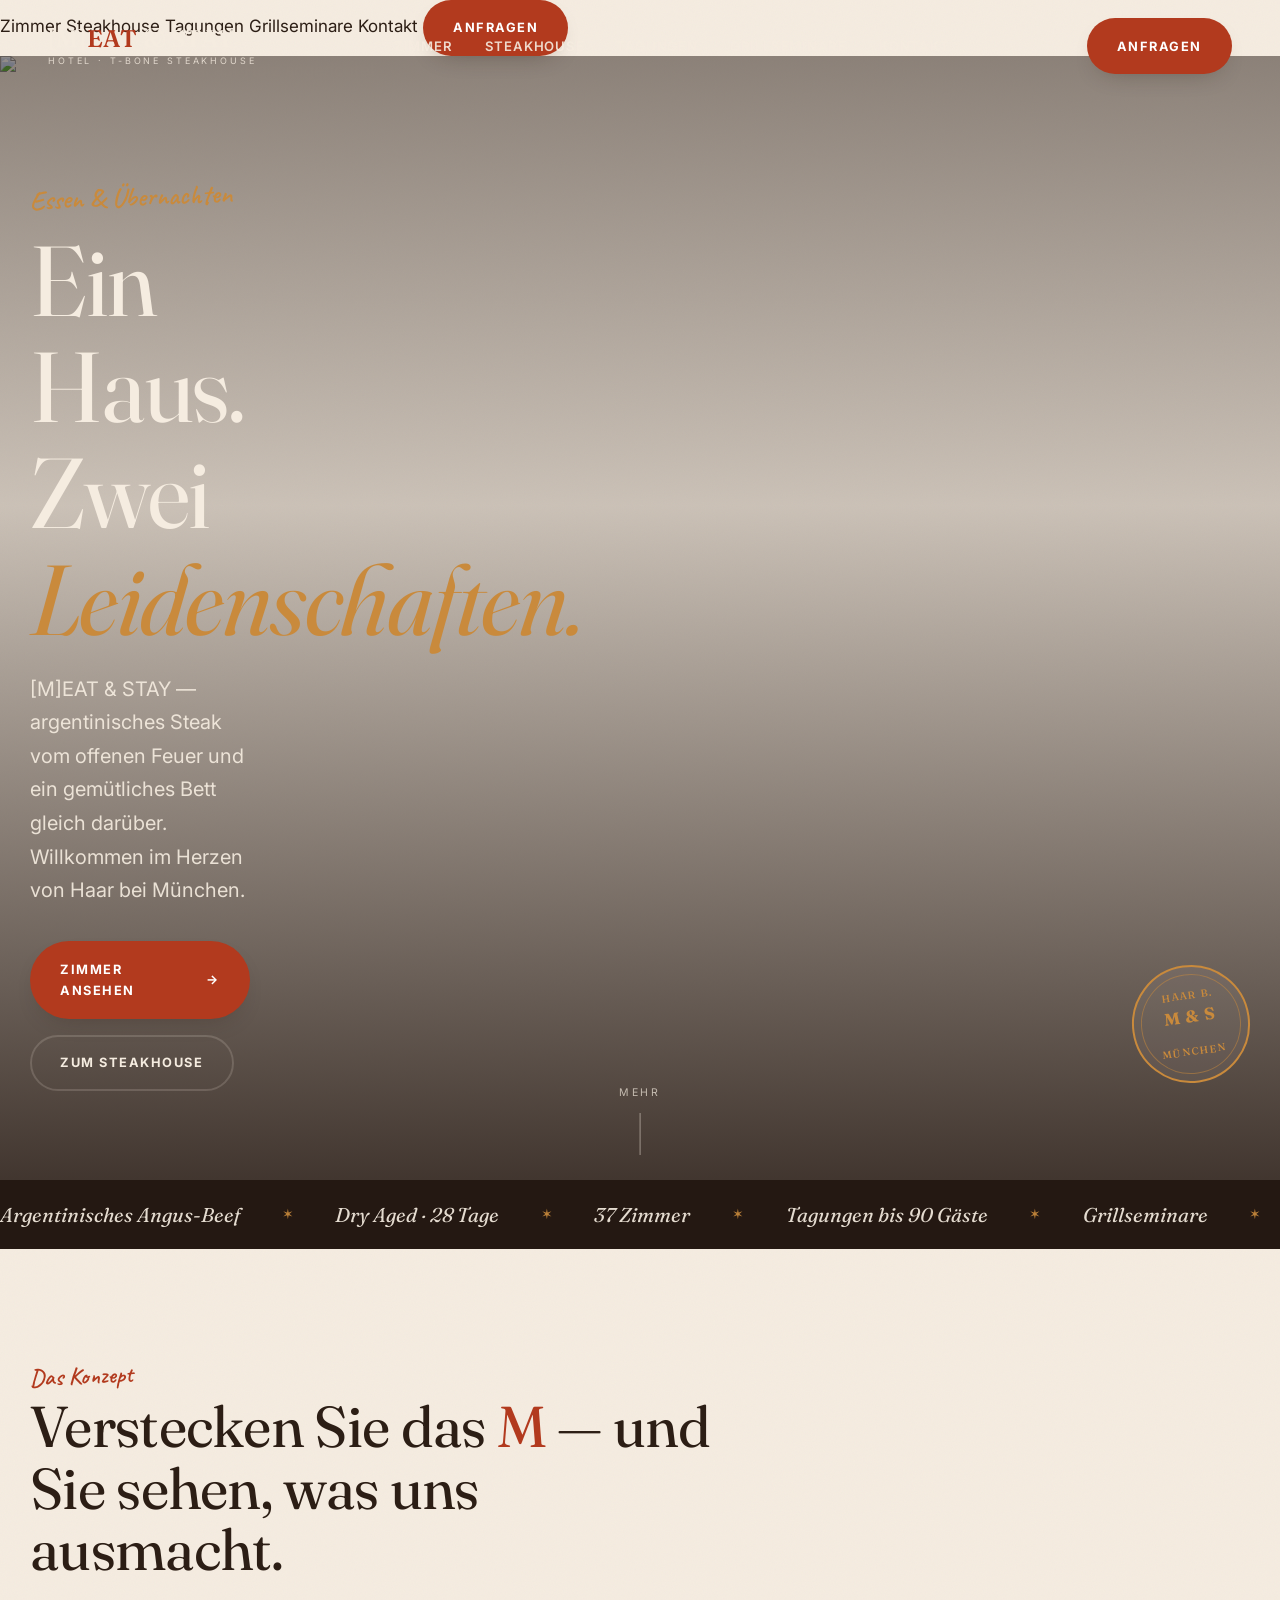
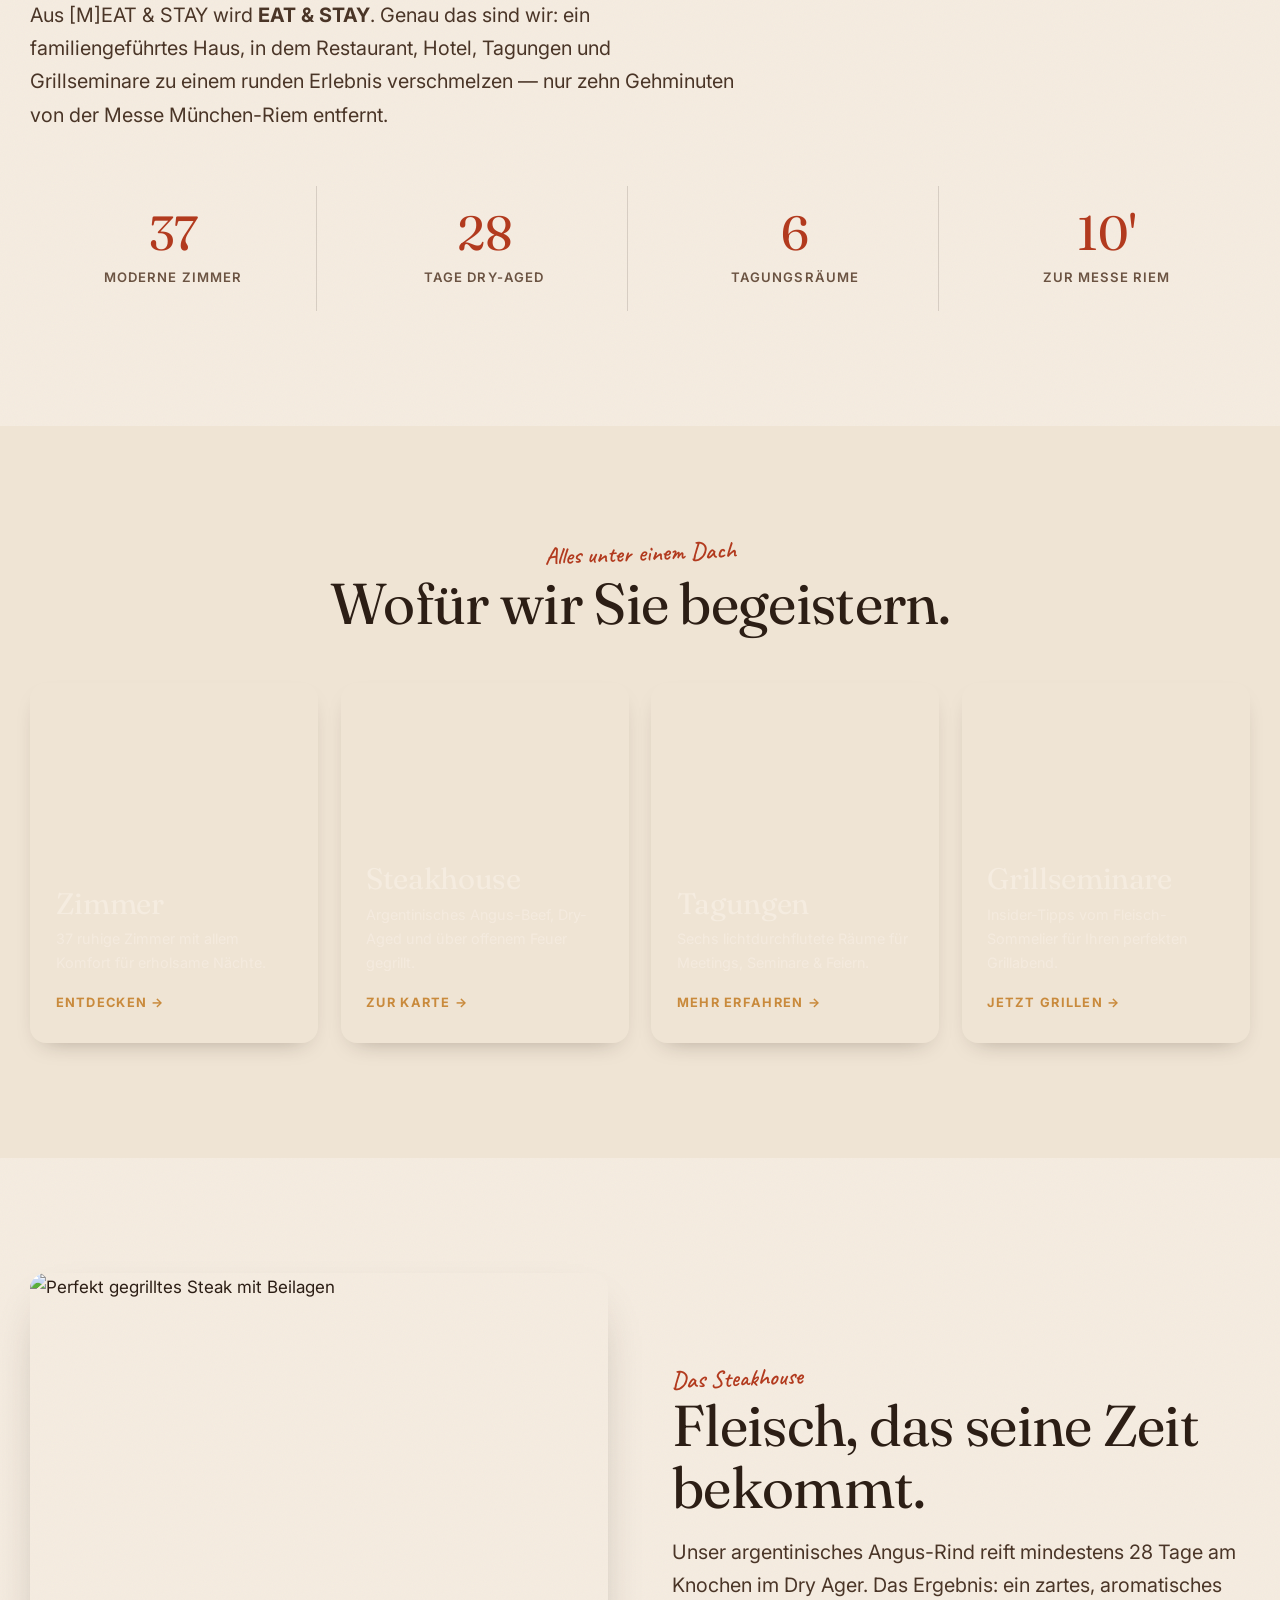
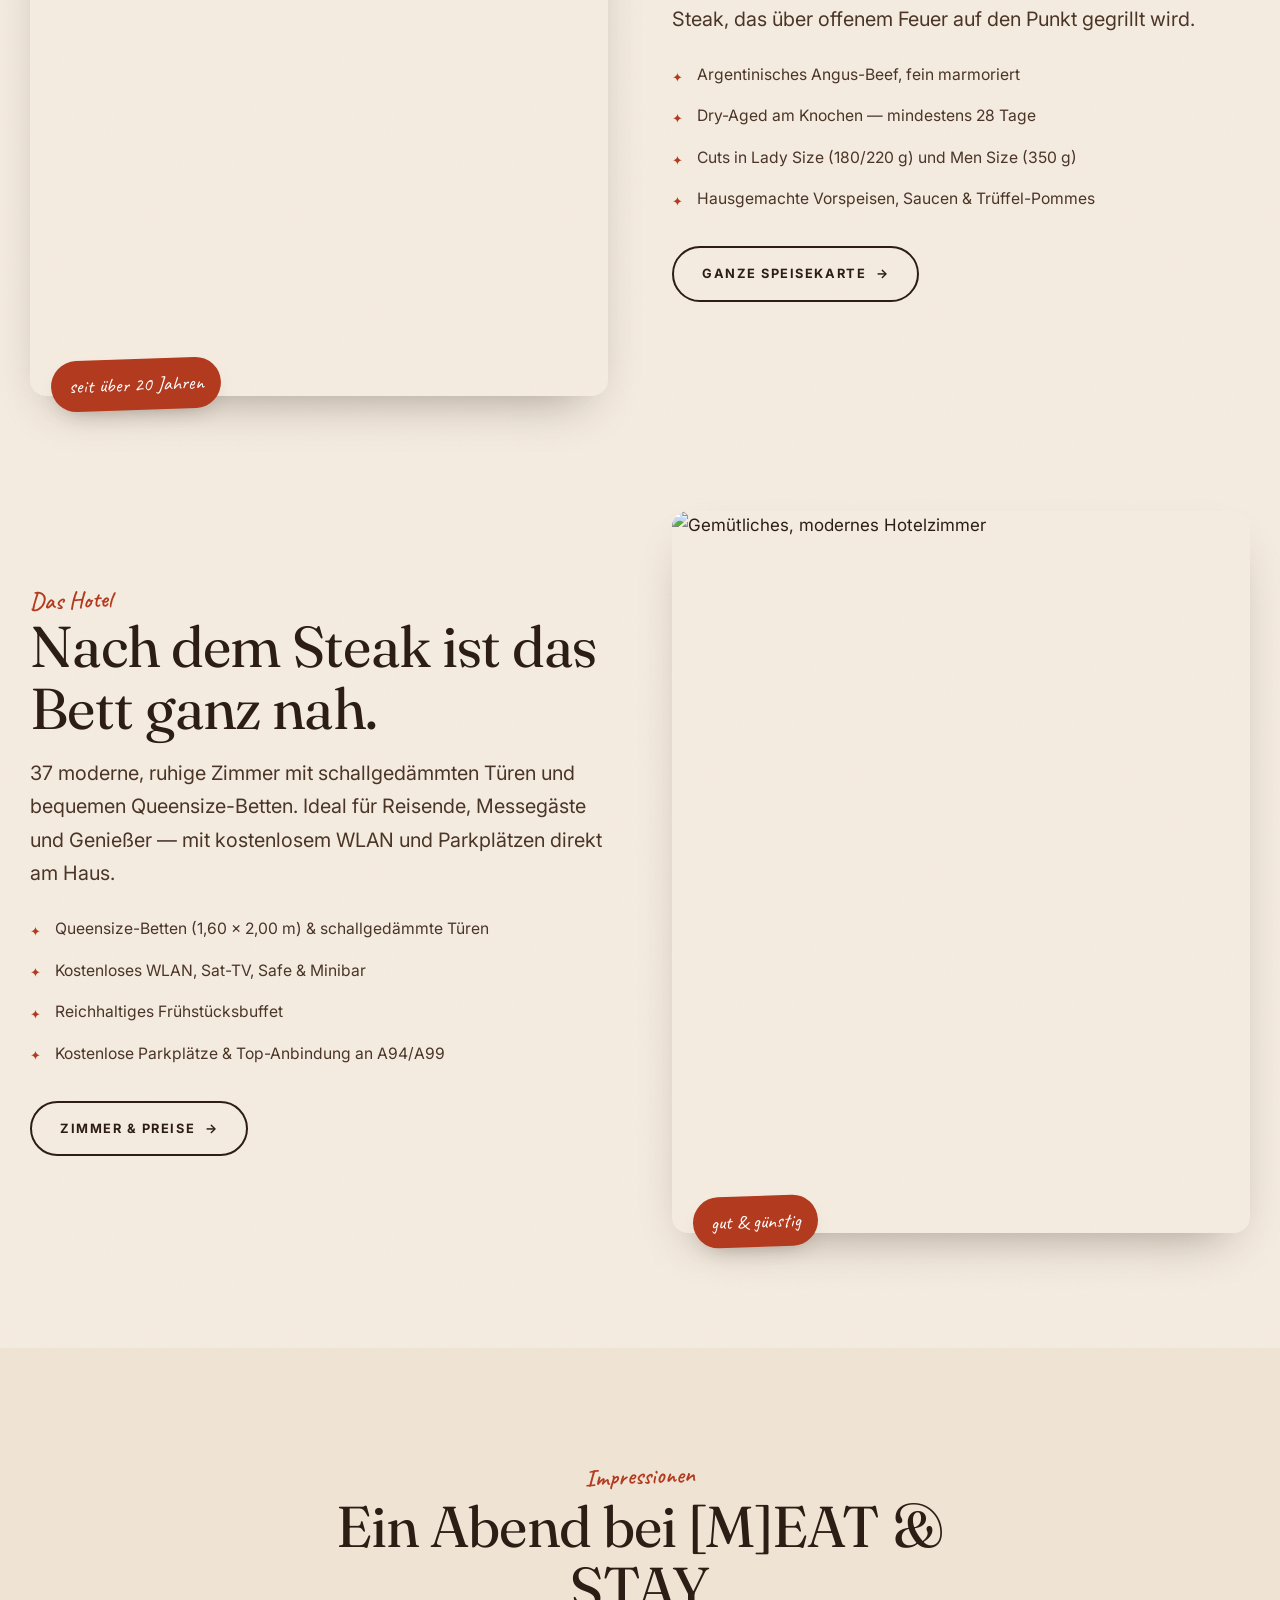
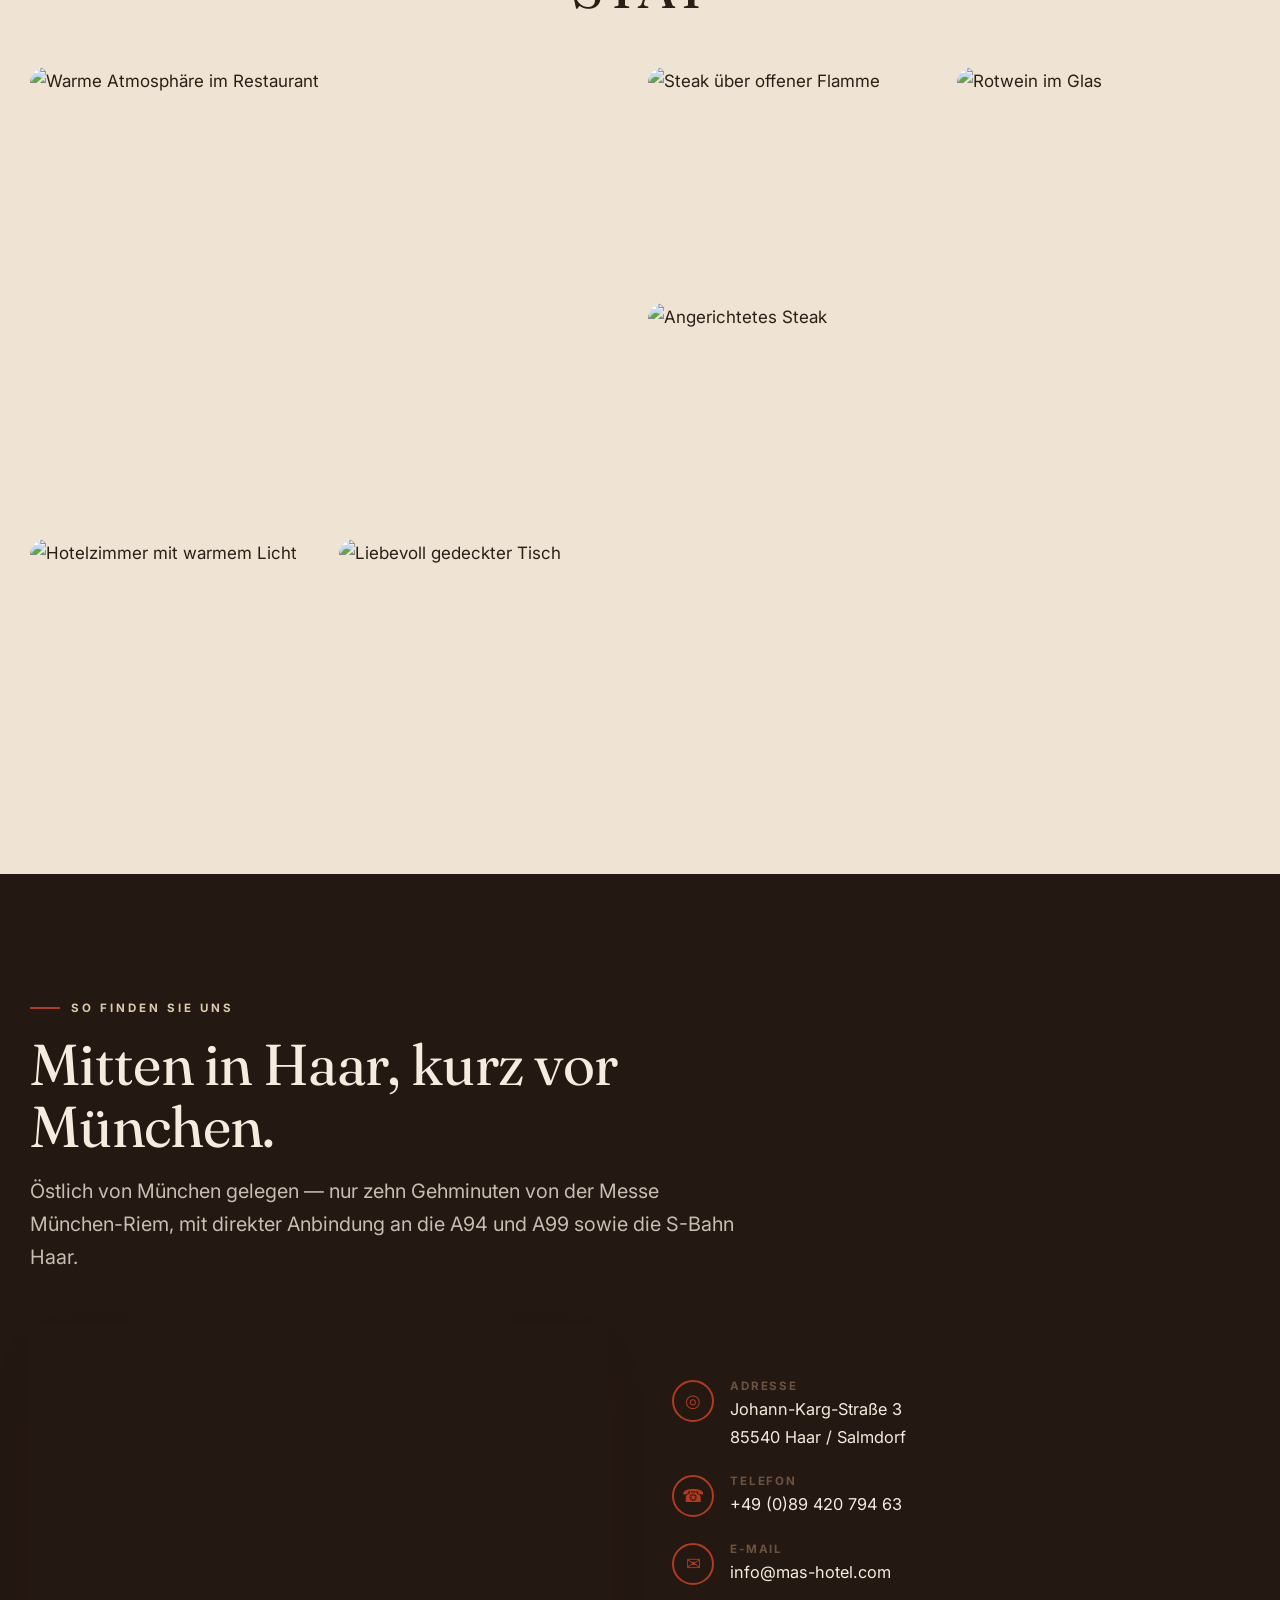
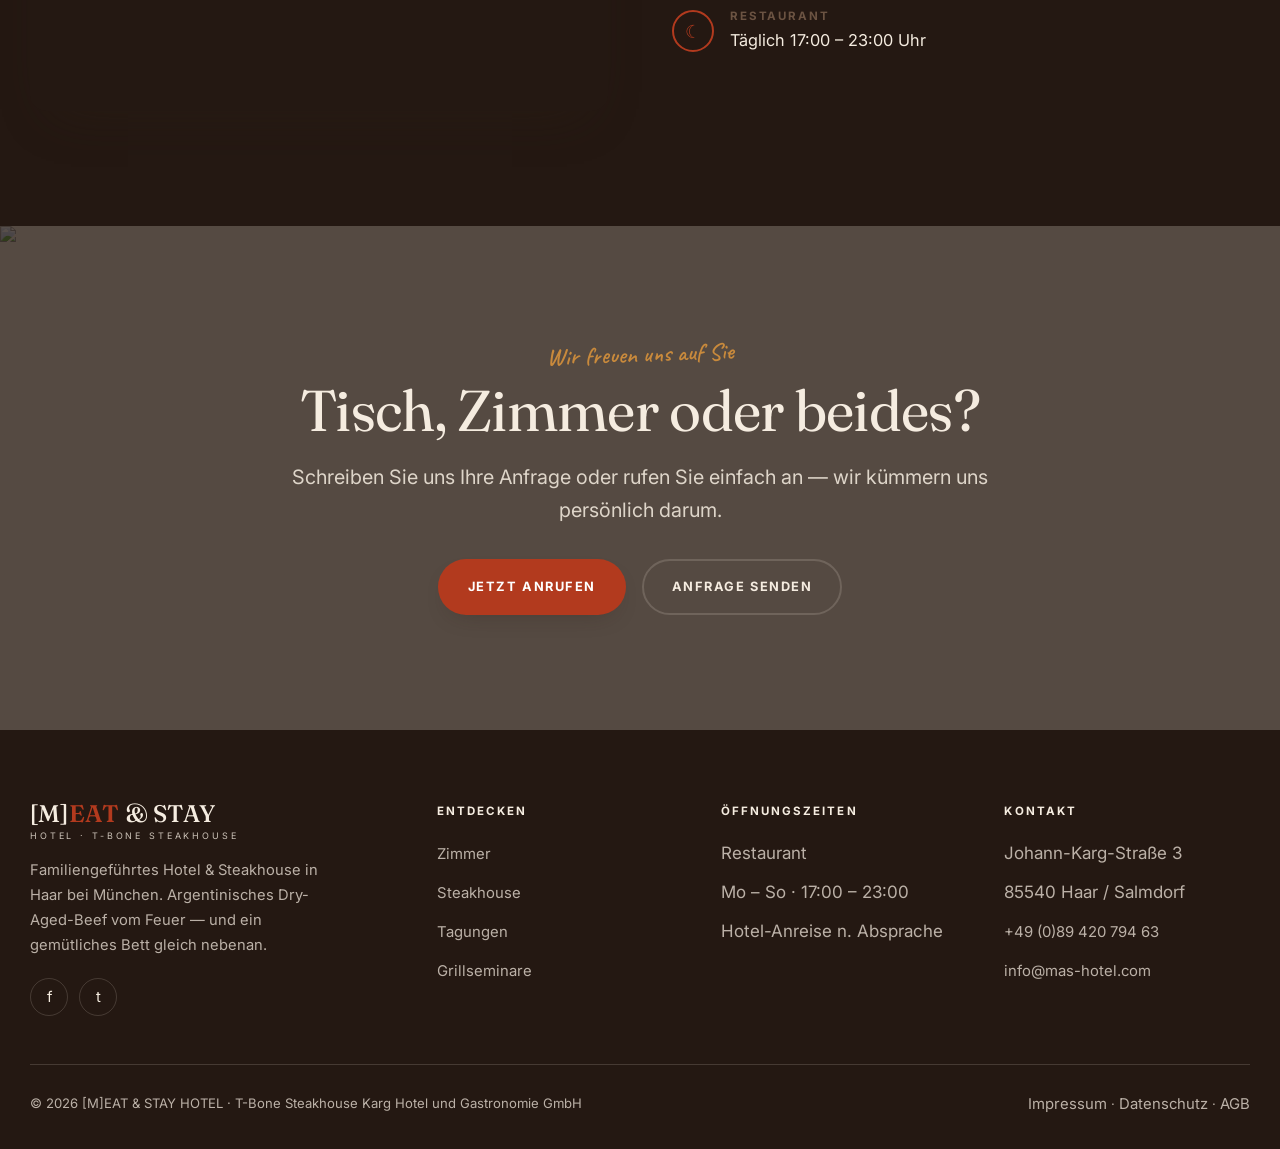
==== commit 5b94f857: "Rework website: warm & handcrafted design, structure like current site Komplett neues Design (warm &" ====
--- a/index.html
+++ b/index.html
@@ -3,13 +3,13 @@
 <head>
   <meta charset="UTF-8" />
   <meta name="viewport" content="width=device-width, initial-scale=1.0" />
-  <title>[M]EAT &amp; STAY HOTEL · T-Bone Steakhouse Haar bei München</title>
-  <meta name="description" content="MEAT &amp; STAY — Boutique-Hotel und T-Bone Steakhouse in einem. Argentinisches Angus-Beef vom Lavasteingrill und stilvolle Zimmer in Haar bei München. Reservieren &amp; übernachten." />
-  <meta name="theme-color" content="#1a1512" />
+  <title>[M]EAT &amp; STAY HOTEL · T-Bone Steakhouse in Haar bei München</title>
+  <meta name="description" content="[M]EAT &amp; STAY HOTEL in Haar bei München: 37 moderne Zimmer, das T-Bone Steakhouse mit argentinischem Dry-Aged-Beef, Tagungsräume und Grillseminare — alles unter einem Dach." />
+  <meta name="theme-color" content="#241812" />
   <link rel="icon" href="assets/favicon.svg" type="image/svg+xml" />
   <link rel="preconnect" href="https://fonts.googleapis.com" />
   <link rel="preconnect" href="https://fonts.gstatic.com" crossorigin />
-  <link href="https://fonts.googleapis.com/css2?family=Fraunces:ital,opsz,wght@0,9..144,400;0,9..144,500;1,9..144,400&family=Inter:wght@400;500;600&display=swap" rel="stylesheet" />
+  <link href="https://fonts.googleapis.com/css2?family=Fraunces:ital,opsz,wght@0,9..144,400;0,9..144,500;1,9..144,400&family=Inter:wght@400;500;600;700&family=Caveat:wght@600;700&display=swap" rel="stylesheet" />
   <link rel="stylesheet" href="assets/css/style.css" />
 </head>
 <body>
@@ -21,190 +21,192 @@
       <span class="brand__sub">Hotel · T-Bone Steakhouse</span>
     </a>
     <nav class="nav__links" aria-label="Hauptnavigation">
+      <a href="zimmer.html">Zimmer</a>
       <a href="steakhouse.html">Steakhouse</a>
-      <a href="hotel.html">Zimmer &amp; Suiten</a>
-      <a href="index.html#genuss">Genuss</a>
+      <a href="tagungen.html">Tagungen</a>
+      <a href="grillseminare.html">Grillseminare</a>
       <a href="kontakt.html">Kontakt</a>
     </nav>
-    <div class="nav__cta">
-      <a class="btn btn--primary" href="kontakt.html">Reservieren</a>
-    </div>
+    <div class="nav__cta"><a class="btn btn--rust" href="kontakt.html">Anfragen</a></div>
     <button class="nav__toggle" aria-label="Menü öffnen"><span></span><span></span><span></span></button>
   </header>
-
-  <!-- Mobile menu -->
   <div class="nav__menu">
+    <a href="zimmer.html">Zimmer</a>
     <a href="steakhouse.html">Steakhouse</a>
-    <a href="hotel.html">Zimmer &amp; Suiten</a>
-    <a href="index.html#genuss">Genuss</a>
+    <a href="tagungen.html">Tagungen</a>
+    <a href="grillseminare.html">Grillseminare</a>
     <a href="kontakt.html">Kontakt</a>
-    <a class="btn btn--primary" href="kontakt.html">Reservieren</a>
+    <a class="btn btn--rust" href="kontakt.html">Anfragen</a>
   </div>
 
   <!-- HERO -->
   <section class="hero">
     <div class="hero__media">
-      <img src="https://images.unsplash.com/photo-1544025162-d76694265947?auto=format&fit=crop&w=2000&q=80" alt="Steak über offener Flamme auf dem Lavasteingrill" />
-    </div>
-    <div class="container hero__inner">
-      <span class="eyebrow">Haar bei München · seit über 20 Jahren</span>
-      <h1 class="display">Wo Feuer auf <em>Gastfreundschaft</em> trifft.</h1>
-      <p class="hero__lead">Zwei Häuser, ein Erlebnis: argentinisches Angus-Beef vom offenen Lavasteingrill und stilvolle Zimmer zum Bleiben. [M]EAT &amp; STAY — essen &amp; übernachten unter einem Dach.</p>
-      <div class="hero__actions">
-        <a class="btn btn--primary" href="steakhouse.html">Zur Speisekarte <span class="arrow">→</span></a>
-        <a class="btn btn--light" href="hotel.html">Zimmer entdecken</a>
-      </div>
-    </div>
-    <div class="hero__scroll">Scroll</div>
+      <img src="https://images.unsplash.com/photo-1558030006-450675393462?auto=format&fit=crop&w=2000&q=80" alt="Gegrilltes Steak, rustikal auf Holz angerichtet" />
+    </div>
+    <div class="hero__inner">
+      <div class="hero__text">
+        <span class="eyebrow">Essen &amp; Übernachten</span>
+        <h1 class="display">Ein Haus.<br />Zwei <em>Leidenschaften.</em></h1>
+        <p class="hero__lead">[M]EAT &amp; STAY — argentinisches Steak vom offenen Feuer und ein gemütliches Bett gleich darüber. Willkommen im Herzen von Haar bei München.</p>
+        <div class="hero__actions">
+          <a class="btn btn--rust" href="zimmer.html">Zimmer ansehen <span class="arrow">→</span></a>
+          <a class="btn btn--light" href="steakhouse.html">Zum Steakhouse</a>
+        </div>
+      </div>
+      <div class="stamp"><span>Haar b.<br /><b>M &amp; S</b><br />München</span></div>
+    </div>
+    <div class="hero__scroll">Mehr</div>
   </section>
 
   <!-- MARQUEE -->
   <div class="strip" aria-hidden="true">
     <div class="strip__track">
-      <span>Argentinisches Angus-Beef</span><span>Lavasteingrill</span><span>Dry Aged</span>
-      <span>Boutique-Zimmer</span><span>Frisch &amp; regional</span><span>Familiengeführt</span>
-      <span>Argentinisches Angus-Beef</span><span>Lavasteingrill</span><span>Dry Aged</span>
-      <span>Boutique-Zimmer</span><span>Frisch &amp; regional</span><span>Familiengeführt</span>
+      <span>Argentinisches Angus-Beef</span><span>Dry Aged · 28 Tage</span><span>37 Zimmer</span>
+      <span>Tagungen bis 90 Gäste</span><span>Grillseminare</span><span>Familiengeführt</span>
+      <span>Argentinisches Angus-Beef</span><span>Dry Aged · 28 Tage</span><span>37 Zimmer</span>
+      <span>Tagungen bis 90 Gäste</span><span>Grillseminare</span><span>Familiengeführt</span>
     </div>
   </div>
 
-  <!-- CONCEPT -->
-  <section class="section concept" id="konzept">
+  <!-- CONCEPT / INTRO -->
+  <section class="section">
     <div class="container">
       <div class="section-head" data-reveal>
         <span class="eyebrow">Das Konzept</span>
-        <h2 class="section-title">Ein Name mit Programm:<br />[M]EAT &amp; STAY.</h2>
-        <p class="lead">Verstecken Sie das <em>M</em> und Sie sehen, worum es geht — <strong>EAT &amp; STAY</strong>. Erst am glühenden Grill genießen, dann eine Etage höher ausruhen. Restaurant und Hotel, gedacht als ein einziges, rundes Erlebnis nur wenige Minuten vom Münchner Osten entfernt.</p>
-      </div>
-      <div class="concept-grid">
-        <article class="concept-card" data-reveal data-delay="1">
-          <span class="num">01</span>
-          <h3>Meat</h3>
-          <p>Steaks vom argentinischen Angus-Rind, über offener Flamme auf heißem Lavastein gegrillt — auf den Punkt, wie Sie es mögen.</p>
-        </article>
-        <article class="concept-card" data-reveal data-delay="2">
-          <span class="num">02</span>
-          <h3>Eat</h3>
-          <p>Vorspeisen, Beilagen und Klassiker aus frischen, sorgfältig ausgewählten Zutaten — in warmer, ungezwungener Atmosphäre.</p>
-        </article>
-        <article class="concept-card" data-reveal data-delay="3">
-          <span class="num">03</span>
-          <h3>Stay</h3>
-          <p>Modern eingerichtete Zimmer für den entspannten Abschluss — ideal für Reisende, Messegäste und Genießer.</p>
-        </article>
-      </div>
-    </div>
-  </section>
-
-  <!-- STEAKHOUSE TEASER -->
-  <section class="section" id="genuss">
+        <h2 class="section-title">Verstecken Sie das <span style="color:var(--rust)">M</span> — und Sie sehen, was uns ausmacht.</h2>
+        <p class="lead">Aus [M]EAT &amp; STAY wird <strong>EAT &amp; STAY</strong>. Genau das sind wir: ein familiengeführtes Haus, in dem Restaurant, Hotel, Tagungen und Grillseminare zu einem runden Erlebnis verschmelzen — nur zehn Gehminuten von der Messe München-Riem entfernt.</p>
+      </div>
+      <div class="facts" data-reveal>
+        <div class="fact"><div class="n">37</div><div class="l">Moderne Zimmer</div></div>
+        <div class="fact"><div class="n">28</div><div class="l">Tage Dry-Aged</div></div>
+        <div class="fact"><div class="n">6</div><div class="l">Tagungsräume</div></div>
+        <div class="fact"><div class="n">10'</div><div class="l">zur Messe Riem</div></div>
+      </div>
+    </div>
+  </section>
+
+  <!-- OFFERS -->
+  <section class="section section--sand">
+    <div class="container">
+      <div class="section-head center" data-reveal>
+        <span class="eyebrow">Alles unter einem Dach</span>
+        <h2 class="section-title">Wofür wir Sie begeistern.</h2>
+      </div>
+      <div class="offers" data-reveal>
+        <article class="offer">
+          <img src="https://images.unsplash.com/photo-1611892440504-42a792e24d32?auto=format&fit=crop&w=800&q=80" alt="Modernes Hotelzimmer" />
+          <h3>Zimmer</h3>
+          <p>37 ruhige Zimmer mit allem Komfort für erholsame Nächte.</p>
+          <a class="textlink" href="zimmer.html">Entdecken →</a>
+        </article>
+        <article class="offer">
+          <img src="https://images.unsplash.com/photo-1546964124-0cce460f38ef?auto=format&fit=crop&w=800&q=80" alt="Steak auf dem Grill" />
+          <h3>Steakhouse</h3>
+          <p>Argentinisches Angus-Beef, Dry-Aged und über offenem Feuer gegrillt.</p>
+          <a class="textlink" href="steakhouse.html">Zur Karte →</a>
+        </article>
+        <article class="offer">
+          <img src="https://images.unsplash.com/photo-1497366754035-f200968a6e72?auto=format&fit=crop&w=800&q=80" alt="Heller Tagungsraum" />
+          <h3>Tagungen</h3>
+          <p>Sechs lichtdurchflutete Räume für Meetings, Seminare &amp; Feiern.</p>
+          <a class="textlink" href="tagungen.html">Mehr erfahren →</a>
+        </article>
+        <article class="offer">
+          <img src="https://images.unsplash.com/photo-1529193591184-b1d58069ecdd?auto=format&fit=crop&w=800&q=80" alt="Grillseminar am Feuer" />
+          <h3>Grillseminare</h3>
+          <p>Insider-Tipps vom Fleisch-Sommelier für Ihren perfekten Grillabend.</p>
+          <a class="textlink" href="grillseminare.html">Jetzt grillen →</a>
+        </article>
+      </div>
+    </div>
+  </section>
+
+  <!-- STEAKHOUSE HIGHLIGHT -->
+  <section class="section">
     <div class="container">
       <div class="duo">
         <div class="duo__media" data-reveal>
           <img src="https://images.unsplash.com/photo-1600891964092-4316c288032e?auto=format&fit=crop&w=1100&q=80" alt="Perfekt gegrilltes Steak mit Beilagen" />
-          <span class="tag">T-Bone Steakhouse</span>
+          <span class="tag">seit über 20 Jahren</span>
         </div>
         <div class="duo__body" data-reveal data-delay="1">
-          <span class="eyebrow">Das Restaurant</span>
-          <h2 class="section-title">Feuer, Lavastein und ein Handwerk.</h2>
-          <p class="lead">Bei uns entsteht Geschmack über der Flamme. Argentinisches Angus-Beef reift, ruht und trifft dann auf 400 °C heißen Lavastein — für die typische Kruste außen und saftige Zartheit innen.</p>
+          <span class="eyebrow">Das Steakhouse</span>
+          <h2 class="section-title">Fleisch, das seine Zeit bekommt.</h2>
+          <p class="lead">Unser argentinisches Angus-Rind reift mindestens 28 Tage am Knochen im Dry Ager. Das Ergebnis: ein zartes, aromatisches Steak, das über offenem Feuer auf den Punkt gegrillt wird.</p>
           <ul class="feature-list">
-            <li>Cuts in <strong>Lady Size</strong> (180 g / 220 g) und <strong>Men Size</strong> (350 g)</li>
-            <li>Dry-Aged Rib-Eye, Filet, T-Bone &amp; Rumpsteak</li>
-            <li>Hausgemachte Vorspeisen, Saucen und knusprige Trüffel-Pommes</li>
-            <li>Ausgesuchte Weine &amp; Klassiker von der Bar</li>
-          </ul>
-          <a class="btn btn--ghost" href="steakhouse.html">Ganze Speisekarte ansehen <span class="arrow">→</span></a>
-        </div>
-      </div>
-    </div>
-  </section>
-
-  <!-- HOTEL TEASER -->
+            <li>Argentinisches Angus-Beef, fein marmoriert</li>
+            <li>Dry-Aged am Knochen — mindestens 28 Tage</li>
+            <li>Cuts in Lady Size (180/220 g) und Men Size (350 g)</li>
+            <li>Hausgemachte Vorspeisen, Saucen &amp; Trüffel-Pommes</li>
+          </ul>
+          <a class="btn btn--outline" href="steakhouse.html">Ganze Speisekarte <span class="arrow">→</span></a>
+        </div>
+      </div>
+    </div>
+  </section>
+
+  <!-- ZIMMER HIGHLIGHT -->
   <section class="section" style="padding-top:0;">
     <div class="container">
       <div class="duo duo--reverse">
         <div class="duo__media" data-reveal>
-          <img src="https://images.unsplash.com/photo-1611892440504-42a792e24d32?auto=format&fit=crop&w=1100&q=80" alt="Modernes, warm eingerichtetes Hotelzimmer" />
-          <span class="tag">Zimmer &amp; Suiten</span>
+          <img src="https://images.unsplash.com/photo-1590490360182-c33d57733427?auto=format&fit=crop&w=1100&q=80" alt="Gemütliches, modernes Hotelzimmer" />
+          <span class="tag">gut &amp; günstig</span>
         </div>
         <div class="duo__body" data-reveal data-delay="1">
           <span class="eyebrow">Das Hotel</span>
-          <h2 class="section-title">Ankommen. Durchatmen. Bleiben.</h2>
-          <p class="lead">Nach dem Dinner ist der Weg ins Bett angenehm kurz. Unsere Zimmer verbinden ruhiges, modernes Design mit allem, was Reisende brauchen — mitten in Haar, bestens angebunden an München und die Messe.</p>
+          <h2 class="section-title">Nach dem Steak ist das Bett ganz nah.</h2>
+          <p class="lead">37 moderne, ruhige Zimmer mit schallgedämmten Türen und bequemen Queensize-Betten. Ideal für Reisende, Messegäste und Genießer — mit kostenlosem WLAN und Parkplätzen direkt am Haus.</p>
           <ul class="feature-list">
-            <li>Ruhige Einzel-, Doppel- und Komfortzimmer</li>
-            <li>Kostenfreies WLAN, Flat-TV &amp; eigenes Bad</li>
-            <li>Frühstück &amp; Parkplätze direkt am Haus</li>
-            <li>S-Bahn und Autobahn in wenigen Minuten erreichbar</li>
-          </ul>
-          <a class="btn btn--ghost" href="hotel.html">Zimmer &amp; Preise <span class="arrow">→</span></a>
+            <li>Queensize-Betten (1,60 × 2,00 m) &amp; schallgedämmte Türen</li>
+            <li>Kostenloses WLAN, Sat-TV, Safe &amp; Minibar</li>
+            <li>Reichhaltiges Frühstücksbuffet</li>
+            <li>Kostenlose Parkplätze &amp; Top-Anbindung an A94/A99</li>
+          </ul>
+          <a class="btn btn--outline" href="zimmer.html">Zimmer &amp; Preise <span class="arrow">→</span></a>
         </div>
       </div>
     </div>
   </section>
 
   <!-- GALLERY -->
-  <section class="section" id="galerie" style="padding-top:0;">
+  <section class="section section--sand">
     <div class="container">
       <div class="section-head center" data-reveal>
         <span class="eyebrow">Impressionen</span>
         <h2 class="section-title">Ein Abend bei [M]EAT &amp; STAY</h2>
       </div>
       <div class="gallery" data-reveal>
-        <figure class="wide tall"><img src="https://images.unsplash.com/photo-1414235077428-338989a2e8c0?auto=format&fit=crop&w=1200&q=80" alt="Warme, stilvolle Atmosphäre im Steakhouse" /></figure>
-        <figure><img src="https://images.unsplash.com/photo-1546964124-0cce460f38ef?auto=format&fit=crop&w=800&q=80" alt="Steak auf dem Grill" /></figure>
+        <figure class="wide tall"><img src="https://images.unsplash.com/photo-1517248135467-4c7edcad34c4?auto=format&fit=crop&w=1200&q=80" alt="Warme Atmosphäre im Restaurant" /></figure>
+        <figure><img src="https://images.unsplash.com/photo-1544025162-d76694265947?auto=format&fit=crop&w=800&q=80" alt="Steak über offener Flamme" /></figure>
         <figure><img src="https://images.unsplash.com/photo-1510812431401-41d2bd2722f3?auto=format&fit=crop&w=800&q=80" alt="Rotwein im Glas" /></figure>
-        <figure class="wide"><img src="https://images.unsplash.com/photo-1558030006-450675393462?auto=format&fit=crop&w=1200&q=80" alt="Steak auf Holzbrett angerichtet" /></figure>
-        <figure><img src="https://images.unsplash.com/photo-1590490360182-c33d57733427?auto=format&fit=crop&w=800&q=80" alt="Gemütliches Hotelzimmer" /></figure>
+        <figure class="wide"><img src="https://images.unsplash.com/photo-1600891964092-4316c288032e?auto=format&fit=crop&w=1200&q=80" alt="Angerichtetes Steak" /></figure>
+        <figure><img src="https://images.unsplash.com/photo-1631049307264-da0ec9d70304?auto=format&fit=crop&w=800&q=80" alt="Hotelzimmer mit warmem Licht" /></figure>
         <figure><img src="https://images.unsplash.com/photo-1424847651672-bf20a4b0982b?auto=format&fit=crop&w=800&q=80" alt="Liebevoll gedeckter Tisch" /></figure>
       </div>
     </div>
   </section>
 
   <!-- LOCATION -->
-  <section class="section location" id="location">
+  <section class="section dark">
     <div class="container">
       <div class="section-head" data-reveal>
-        <span class="eyebrow">So finden Sie uns</span>
-        <h2 class="section-title">Mitten in Haar, kurz vor München.</h2>
+        <span class="kicker">So finden Sie uns</span>
+        <h2 class="section-title" style="margin-top:1rem;">Mitten in Haar, kurz vor München.</h2>
+        <p class="lead">Östlich von München gelegen — nur zehn Gehminuten von der Messe München-Riem, mit direkter Anbindung an die A94 und A99 sowie die S-Bahn Haar.</p>
       </div>
       <div class="location-grid">
         <div class="map" data-reveal>
-          <iframe
-            title="Standort [M]EAT &amp; STAY HOTEL"
+          <iframe title="Standort [M]EAT &amp; STAY HOTEL"
             src="https://www.google.com/maps?q=Johann-Karg-Stra%C3%9Fe%203,%2085540%20Haar&output=embed"
             loading="lazy" referrerpolicy="no-referrer-when-downgrade"></iframe>
         </div>
         <div class="info-block" data-reveal data-delay="1">
-          <div class="info-row">
-            <span class="ic">◎</span>
-            <div>
-              <h4>Adresse</h4>
-              <p>Johann-Karg-Straße 3<br />85540 Haar / Salmdorf</p>
-            </div>
-          </div>
-          <div class="info-row">
-            <span class="ic">☎</span>
-            <div>
-              <h4>Reservierung</h4>
-              <p><a href="tel:+498942079463">+49 (0)89 420 794 63</a></p>
-            </div>
-          </div>
-          <div class="info-row">
-            <span class="ic">✉</span>
-            <div>
-              <h4>E-Mail</h4>
-              <p><a href="mailto:info@tbone-steakhouse.de">info@tbone-steakhouse.de</a></p>
-            </div>
-          </div>
-          <div class="info-row">
-            <span class="ic">☾</span>
-            <div>
-              <h4>Küche &amp; Restaurant</h4>
-              <p>Täglich 17:00 – 23:00 Uhr</p>
-            </div>
-          </div>
+          <div class="info-row"><span class="ic">◎</span><div><h4>Adresse</h4><p>Johann-Karg-Straße 3<br />85540 Haar / Salmdorf</p></div></div>
+          <div class="info-row"><span class="ic">☎</span><div><h4>Telefon</h4><p><a href="tel:+498942079463">+49 (0)89 420 794 63</a></p></div></div>
+          <div class="info-row"><span class="ic">✉</span><div><h4>E-Mail</h4><p><a href="mailto:info@mas-hotel.com">info@mas-hotel.com</a></p></div></div>
+          <div class="info-row"><span class="ic">☾</span><div><h4>Restaurant</h4><p>Täglich 17:00 – 23:00 Uhr</p></div></div>
         </div>
       </div>
     </div>
@@ -213,14 +215,14 @@
   <!-- RESERVE CTA -->
   <section class="section reserve">
     <div class="reserve__media">
-      <img src="https://images.unsplash.com/photo-1517248135467-4c7edcad34c4?auto=format&fit=crop&w=2000&q=80" alt="Stimmungsvoll gedeckte Tische im Restaurant" />
+      <img src="https://images.unsplash.com/photo-1414235077428-338989a2e8c0?auto=format&fit=crop&w=2000&q=80" alt="Stimmungsvolles Restaurant" />
     </div>
     <div class="container" data-reveal>
-      <span class="eyebrow" style="color:var(--gold);">Tisch &amp; Zimmer</span>
-      <h2 class="section-title">Reservieren Sie Ihren Abend — und Ihre Nacht.</h2>
-      <p class="lead">Ob Steak-Dinner, Übernachtung oder beides: Wir freuen uns auf Ihren Besuch.</p>
+      <span class="eyebrow">Wir freuen uns auf Sie</span>
+      <h2 class="section-title">Tisch, Zimmer oder beides?</h2>
+      <p class="lead">Schreiben Sie uns Ihre Anfrage oder rufen Sie einfach an — wir kümmern uns persönlich darum.</p>
       <div class="reserve__actions">
-        <a class="btn btn--primary" href="tel:+498942079463">Jetzt anrufen</a>
+        <a class="btn btn--rust" href="tel:+498942079463">Jetzt anrufen</a>
         <a class="btn btn--light" href="kontakt.html">Anfrage senden</a>
       </div>
     </div>
@@ -235,27 +237,27 @@
             <span class="brand__mark">[M]<b>EAT</b> &amp; STAY</span>
             <span class="brand__sub">Hotel · T-Bone Steakhouse</span>
           </a>
-          <p>Steakhouse &amp; Boutique-Hotel in Haar bei München. Argentinisches Angus-Beef vom Lavasteingrill — und ein gemütliches Bett gleich nebenan.</p>
+          <p>Familiengeführtes Hotel &amp; Steakhouse in Haar bei München. Argentinisches Dry-Aged-Beef vom Feuer — und ein gemütliches Bett gleich nebenan.</p>
           <div class="socials">
-            <a href="https://www.facebook.com/tbonesteakhousemuenchen/" aria-label="Facebook" target="_blank" rel="noopener">f</a>
-            <a href="#" aria-label="Instagram">◎</a>
+            <a href="https://www.facebook.com/meatandstayhotel/" aria-label="Facebook" target="_blank" rel="noopener">f</a>
+            <a href="https://www.facebook.com/tbonesteakhousemuenchen/" aria-label="Facebook Steakhouse" target="_blank" rel="noopener">t</a>
           </div>
         </div>
         <div>
           <h5>Entdecken</h5>
           <ul>
+            <li><a href="zimmer.html">Zimmer</a></li>
             <li><a href="steakhouse.html">Steakhouse</a></li>
-            <li><a href="hotel.html">Zimmer &amp; Suiten</a></li>
-            <li><a href="index.html#galerie">Galerie</a></li>
-            <li><a href="kontakt.html">Kontakt</a></li>
+            <li><a href="tagungen.html">Tagungen</a></li>
+            <li><a href="grillseminare.html">Grillseminare</a></li>
           </ul>
         </div>
         <div>
           <h5>Öffnungszeiten</h5>
           <ul>
-            <li>Mo – So</li>
-            <li>17:00 – 23:00 Uhr</li>
-            <li>Hotel: 24 h Anreise n. Absprache</li>
+            <li>Restaurant</li>
+            <li>Mo – So · 17:00 – 23:00</li>
+            <li>Hotel-Anreise n. Absprache</li>
           </ul>
         </div>
         <div>
@@ -264,13 +266,13 @@
             <li>Johann-Karg-Straße 3</li>
             <li>85540 Haar / Salmdorf</li>
             <li><a href="tel:+498942079463">+49 (0)89 420 794 63</a></li>
-            <li><a href="mailto:info@tbone-steakhouse.de">info@tbone-steakhouse.de</a></li>
+            <li><a href="mailto:info@mas-hotel.com">info@mas-hotel.com</a></li>
           </ul>
         </div>
       </div>
       <div class="footer-bottom">
-        <span>© <span data-year>2026</span> [M]EAT &amp; STAY HOTEL · T-Bone Steakhouse</span>
-        <span><a href="kontakt.html#impressum">Impressum</a> · <a href="kontakt.html#datenschutz">Datenschutz</a></span>
+        <span>© <span data-year>2026</span> [M]EAT &amp; STAY HOTEL · T-Bone Steakhouse Karg Hotel und Gastronomie GmbH</span>
+        <span><a href="kontakt.html#impressum">Impressum</a> · <a href="kontakt.html#datenschutz">Datenschutz</a> · <a href="kontakt.html#agb">AGB</a></span>
       </div>
     </div>
   </footer>
--- a/assets/css/style.css
+++ b/assets/css/style.css
@@ -1,34 +1,42 @@
 /* =====================================================================
    [M]EAT & STAY HOTEL · T-Bone Steakhouse
-   Design system — warm, premium, editorial
+   Design system — "Warm & handcrafted"
+   Cream/sand paper, espresso ink, rust accent
    ===================================================================== */
 
 :root {
   /* Palette */
-  --ink:        #1a1512;   /* warm near-black */
-  --ink-800:    #241d18;
-  --ink-700:    #2f2620;
-  --paper:      #f7f2ea;   /* warm off-white */
-  --paper-200:  #efe7db;
-  --paper-300:  #e4d8c7;
-  --ember:      #c15a2b;   /* copper / ember accent */
-  --ember-600:  #a94a20;
-  --gold:       #c9a24b;   /* subtle brass highlight */
-  --muted:      #7a6f63;   /* warm grey text */
-  --muted-200:  #b7ab9c;
-  --line:       rgba(26, 21, 18, .12);
-  --line-dark:  rgba(247, 242, 234, .14);
+  --paper:     #f5ece0;   /* warm cream */
+  --paper-2:   #efe4d4;
+  --sand:      #e6d7c0;
+  --sand-2:    #ddcaad;
+  --espresso:  #2c1e15;   /* near-black brown (text) */
+  --cocoa:     #4a3527;
+  --cocoa-2:   #6b5342;
+  --rust:      #b23a1e;    /* accent / CTA */
+  --rust-dark: #93301a;
+  --ochre:     #c98a3c;    /* warm secondary highlight */
+  --roast:     #241812;    /* dark contrast sections */
+  --roast-2:   #30231a;
+  --line:      rgba(44, 30, 21, .14);
+  --line-2:    rgba(44, 30, 21, .08);
+  --line-dark: rgba(245, 236, 224, .16);
 
   /* Type */
-  --serif: "Fraunces", "Playfair Display", Georgia, serif;
-  --sans:  "Inter", "Helvetica Neue", Arial, sans-serif;
-
-  /* Space & shape */
-  --container: 1200px;
-  --radius: 4px;
-  --radius-lg: 12px;
-  --shadow: 0 18px 50px -20px rgba(26, 21, 18, .35);
+  --serif:  "Fraunces", Georgia, "Times New Roman", serif;
+  --sans:   "Inter", "Helvetica Neue", Arial, sans-serif;
+  --script: "Caveat", "Segoe Script", cursive;
+
+  /* Shape & motion */
+  --container: 1220px;
+  --radius: 6px;
+  --radius-lg: 16px;
+  --shadow: 0 22px 48px -24px rgba(44, 30, 21, .45);
+  --shadow-sm: 0 10px 24px -14px rgba(44, 30, 21, .4);
   --ease: cubic-bezier(.22, 1, .36, 1);
+
+  /* Subtle paper grain */
+  --grain: url("data:image/svg+xml,%3Csvg xmlns='http://www.w3.org/2000/svg' width='140' height='140'%3E%3Cfilter id='n'%3E%3CfeTurbulence type='fractalNoise' baseFrequency='0.9' numOctaves='2' stitchTiles='stitch'/%3E%3C/filter%3E%3Crect width='100%25' height='100%25' filter='url(%23n)' opacity='0.035'/%3E%3C/svg%3E");
 }
 
 /* ------------------------------------------------------------------ Reset */
@@ -37,9 +45,10 @@
 html { scroll-behavior: smooth; -webkit-text-size-adjust: 100%; }
 body {
   font-family: var(--sans);
-  background: var(--paper);
-  color: var(--ink);
-  line-height: 1.65;
+  color: var(--espresso);
+  background-color: var(--paper);
+  background-image: var(--grain);
+  line-height: 1.68;
   font-size: 17px;
   -webkit-font-smoothing: antialiased;
   text-rendering: optimizeLegibility;
@@ -51,103 +60,123 @@
 button { font: inherit; cursor: pointer; }
 
 /* ------------------------------------------------------------- Typography */
-h1, h2, h3, h4 { font-family: var(--serif); font-weight: 500; line-height: 1.08; letter-spacing: -.01em; }
-.display { font-size: clamp(2.9rem, 8vw, 6rem); font-weight: 400; }
-h2.section-title { font-size: clamp(2rem, 4.6vw, 3.4rem); }
-h3 { font-size: clamp(1.3rem, 2.4vw, 1.7rem); }
+h1, h2, h3, h4 { font-family: var(--serif); font-weight: 400; line-height: 1.07; letter-spacing: -.012em; }
+.display { font-size: clamp(2.9rem, 8vw, 6.2rem); }
+h2.section-title { font-size: clamp(2.1rem, 4.8vw, 3.6rem); }
+h3 { font-size: clamp(1.35rem, 2.5vw, 1.85rem); }
+em { font-style: italic; }
 
 .eyebrow {
+  font-family: var(--script);
+  font-size: 1.5rem;
+  font-weight: 600;
+  color: var(--rust);
+  display: inline-block;
+  transform: rotate(-2deg);
+  line-height: 1;
+}
+.kicker {
   font-family: var(--sans);
-  font-size: .72rem;
-  font-weight: 600;
-  letter-spacing: .28em;
-  text-transform: uppercase;
-  color: var(--ember);
-  display: inline-flex;
-  align-items: center;
-  gap: .7rem;
-}
-.eyebrow::before {
-  content: "";
-  width: 28px; height: 1px;
-  background: var(--ember);
-  display: inline-block;
-}
-.lead { font-size: clamp(1.05rem, 1.6vw, 1.22rem); color: var(--muted); max-width: 60ch; }
+  font-size: .72rem; font-weight: 700; letter-spacing: .26em; text-transform: uppercase;
+  color: var(--cocoa-2);
+  display: inline-flex; align-items: center; gap: .7rem;
+}
+.kicker::before { content: ""; width: 30px; height: 2px; background: var(--rust); display: inline-block; }
+.lead { font-size: clamp(1.05rem, 1.55vw, 1.24rem); color: var(--cocoa); max-width: 62ch; }
 
 /* --------------------------------------------------------------- Layout */
 .container { width: min(100% - 3rem, var(--container)); margin-inline: auto; }
-.section { padding: clamp(4.5rem, 10vw, 8.5rem) 0; }
-.section-head { max-width: 62ch; margin-bottom: 3rem; }
+.section { padding: clamp(4.5rem, 9vw, 8rem) 0; position: relative; }
+.section-head { max-width: 64ch; margin-bottom: 3rem; }
+.section-head .eyebrow { margin-bottom: .5rem; }
 .section-head .lead { margin-top: 1.1rem; }
 .center { text-align: center; margin-inline: auto; }
+.section--sand { background: var(--paper-2); }
+
+/* --------------------------------------------------------------- Divider */
+.divider { display: block; width: 100%; height: 40px; color: var(--paper); }
+.divider--sand { color: var(--paper-2); }
+.divider svg { display: block; width: 100%; height: 100%; }
 
 /* ---------------------------------------------------------------- Buttons */
 .btn {
   display: inline-flex; align-items: center; gap: .6rem;
-  padding: .95rem 1.7rem;
-  font-size: .82rem; font-weight: 600; letter-spacing: .14em; text-transform: uppercase;
+  padding: .95rem 1.75rem;
+  font-size: .8rem; font-weight: 700; letter-spacing: .12em; text-transform: uppercase;
   border-radius: 100px;
-  border: 1px solid transparent;
-  transition: transform .35s var(--ease), background .35s var(--ease), color .35s var(--ease), border-color .35s var(--ease);
-  will-change: transform;
+  border: 2px solid transparent;
+  transition: transform .3s var(--ease), background .3s var(--ease), color .3s var(--ease), border-color .3s var(--ease), box-shadow .3s var(--ease);
 }
 .btn:hover { transform: translateY(-3px); }
-.btn--primary { background: var(--ember); color: #fff; }
-.btn--primary:hover { background: var(--ember-600); }
-.btn--ghost { border-color: currentColor; color: var(--ink); }
-.btn--ghost:hover { background: var(--ink); color: var(--paper); border-color: var(--ink); }
-.btn--light { border: 1px solid var(--line-dark); color: var(--paper); }
-.btn--light:hover { background: var(--paper); color: var(--ink); }
-.btn .arrow { transition: transform .35s var(--ease); }
+.btn--rust { background: var(--rust); color: #fff; box-shadow: var(--shadow-sm); }
+.btn--rust:hover { background: var(--rust-dark); }
+.btn--outline { border-color: var(--espresso); color: var(--espresso); }
+.btn--outline:hover { background: var(--espresso); color: var(--paper); }
+.btn--cream { background: var(--paper); color: var(--espresso); }
+.btn--cream:hover { background: #fff; }
+.btn--light { border-color: var(--line-dark); color: var(--paper); }
+.btn--light:hover { background: var(--paper); color: var(--espresso); border-color: var(--paper); }
+.btn .arrow { transition: transform .3s var(--ease); }
 .btn:hover .arrow { transform: translateX(4px); }
 
 .textlink {
   display: inline-flex; align-items: center; gap: .5rem;
-  font-size: .82rem; font-weight: 600; letter-spacing: .12em; text-transform: uppercase;
-  color: var(--ember);
-  border-bottom: 1px solid transparent;
-  padding-bottom: 2px;
+  font-size: .8rem; font-weight: 700; letter-spacing: .1em; text-transform: uppercase;
+  color: var(--rust); border-bottom: 2px solid transparent; padding-bottom: 2px;
   transition: border-color .3s var(--ease), gap .3s var(--ease);
 }
-.textlink:hover { border-color: var(--ember); gap: .85rem; }
+.textlink:hover { border-color: var(--rust); gap: .85rem; }
+
+/* -------------------------------------------------------------- Stamp badge */
+.stamp {
+  width: 118px; height: 118px; border-radius: 50%;
+  display: grid; place-items: center; text-align: center;
+  color: var(--rust); border: 2px solid currentColor;
+  position: relative; transform: rotate(-8deg);
+  background: rgba(245,236,224,.06);
+}
+.stamp::before { content: ""; position: absolute; inset: 7px; border: 1px solid currentColor; border-radius: 50%; opacity: .5; }
+.stamp span { font-family: var(--serif); font-size: .64rem; letter-spacing: .12em; text-transform: uppercase; line-height: 1.5; font-weight: 500; padding: 0 12px; }
+.stamp span b { display: block; font-size: 1.05rem; letter-spacing: .04em; }
 
 /* ------------------------------------------------------------------- Nav */
 .nav {
   position: fixed; inset: 0 0 auto 0; z-index: 100;
   display: flex; align-items: center; justify-content: space-between;
-  padding: 1.4rem clamp(1.5rem, 4vw, 3rem);
+  padding: 1.15rem clamp(1.5rem, 4vw, 3rem);
   transition: background .4s var(--ease), padding .4s var(--ease), box-shadow .4s var(--ease);
 }
 .nav.scrolled {
-  background: rgba(26, 21, 18, .9);
-  backdrop-filter: blur(14px);
-  padding-top: .9rem; padding-bottom: .9rem;
-  box-shadow: 0 1px 0 var(--line-dark);
-}
-.brand { display: flex; flex-direction: column; line-height: 1; color: var(--paper); }
-.brand__mark { font-family: var(--serif); font-size: 1.5rem; letter-spacing: .02em; }
-.brand__mark b { color: var(--ember); font-weight: 500; }
-.brand__sub { font-size: .58rem; letter-spacing: .34em; text-transform: uppercase; color: var(--muted-200); margin-top: .35rem; }
-
-.nav__links { display: flex; align-items: center; gap: 2.2rem; }
+  background: rgba(245, 236, 224, .92);
+  backdrop-filter: blur(12px);
+  box-shadow: 0 1px 0 var(--line);
+  padding-top: .8rem; padding-bottom: .8rem;
+}
+.brand { display: flex; flex-direction: column; line-height: 1; color: var(--paper); transition: color .4s var(--ease); }
+.nav.scrolled .brand { color: var(--espresso); }
+.brand__mark { font-family: var(--serif); font-size: 1.5rem; letter-spacing: .01em; font-weight: 500; }
+.brand__mark b { color: var(--rust); font-weight: 600; }
+.brand__sub { font-size: .56rem; letter-spacing: .32em; text-transform: uppercase; opacity: .8; margin-top: .35rem; }
+
+.nav__links { display: flex; align-items: center; gap: 2rem; }
 .nav__links a {
-  color: var(--paper); font-size: .82rem; font-weight: 500; letter-spacing: .1em; text-transform: uppercase;
-  opacity: .85; position: relative; transition: opacity .3s;
-}
-.nav__links a::after {
-  content: ""; position: absolute; left: 0; bottom: -6px; height: 1px; width: 0; background: var(--ember);
-  transition: width .3s var(--ease);
-}
+  color: var(--paper); font-size: .82rem; font-weight: 600; letter-spacing: .06em; text-transform: uppercase;
+  opacity: .9; position: relative; transition: opacity .3s, color .4s;
+}
+.nav.scrolled .nav__links a { color: var(--espresso); }
+.nav__links a::after { content: ""; position: absolute; left: 0; bottom: -6px; height: 2px; width: 0; background: var(--rust); transition: width .3s var(--ease); }
 .nav__links a:hover { opacity: 1; }
 .nav__links a:hover::after { width: 100%; }
-.nav__cta { display: flex; align-items: center; gap: 1.4rem; }
-
-.nav__toggle { display: none; background: none; border: 0; width: 30px; height: 22px; position: relative; }
-.nav__toggle span { position: absolute; left: 0; height: 2px; width: 100%; background: var(--paper); transition: transform .35s var(--ease), opacity .3s; }
+.nav__links a.active::after { width: 100%; }
+.nav__cta { display: flex; align-items: center; }
+
+.nav__toggle { display: none; background: none; border: 0; width: 30px; height: 22px; position: relative; z-index: 101; }
+.nav__toggle span { position: absolute; left: 0; height: 2px; width: 100%; background: var(--paper); transition: transform .35s var(--ease), opacity .3s, background .4s; }
+.nav.scrolled .nav__toggle span { background: var(--espresso); }
 .nav__toggle span:nth-child(1) { top: 0; }
 .nav__toggle span:nth-child(2) { top: 10px; }
 .nav__toggle span:nth-child(3) { top: 20px; }
+body.menu-open .nav__toggle span { background: var(--paper); }
 body.menu-open .nav__toggle span:nth-child(1) { transform: translateY(10px) rotate(45deg); }
 body.menu-open .nav__toggle span:nth-child(2) { opacity: 0; }
 body.menu-open .nav__toggle span:nth-child(3) { transform: translateY(-10px) rotate(-45deg); }
@@ -158,66 +187,115 @@
 .hero__media img { width: 100%; height: 100%; object-fit: cover; }
 .hero__media::after {
   content: ""; position: absolute; inset: 0;
-  background: linear-gradient(180deg, rgba(26,21,18,.55) 0%, rgba(26,21,18,.25) 35%, rgba(26,21,18,.9) 100%);
-}
-.hero__inner { padding-bottom: clamp(3.5rem, 8vw, 7rem); padding-top: 8rem; }
-.hero__inner .eyebrow { color: var(--gold); }
-.hero__inner .eyebrow::before { background: var(--gold); }
-.hero h1 { margin: 1.4rem 0 1.3rem; max-width: 16ch; }
-.hero h1 em { font-style: italic; color: var(--gold); }
-.hero__lead { max-width: 46ch; color: rgba(247,242,234,.86); font-size: clamp(1.05rem, 1.7vw, 1.28rem); }
-.hero__actions { margin-top: 2.2rem; display: flex; flex-wrap: wrap; gap: 1rem; }
-.hero__scroll { position: absolute; right: clamp(1.5rem,4vw,3rem); bottom: 2.5rem; writing-mode: vertical-rl; font-size: .68rem; letter-spacing: .28em; text-transform: uppercase; color: rgba(247,242,234,.7); display: flex; align-items: center; gap: 1rem; }
-.hero__scroll::after { content: ""; width: 1px; height: 46px; background: rgba(247,242,234,.4); animation: pulse 2.4s var(--ease) infinite; }
+  background: linear-gradient(180deg, rgba(36,24,18,.5) 0%, rgba(36,24,18,.2) 40%, rgba(36,24,18,.86) 100%);
+}
+.hero__inner { padding-bottom: clamp(3.5rem, 7vw, 6rem); padding-top: 8rem; display: grid; grid-template-columns: 1fr auto; align-items: end; gap: 2rem; width: min(100% - 3rem, var(--container)); margin-inline: auto; }
+.hero__text { max-width: 20ch; }
+.hero .eyebrow { color: var(--ochre); font-size: 1.7rem; }
+.hero h1 { margin: .8rem 0 1.3rem; }
+.hero h1 em { color: var(--ochre); }
+.hero__lead { max-width: 44ch; color: rgba(245,236,224,.9); font-size: clamp(1.05rem, 1.6vw, 1.25rem); }
+.hero__actions { margin-top: 2.1rem; display: flex; flex-wrap: wrap; gap: 1rem; }
+.hero .stamp { color: var(--ochre); align-self: end; margin-bottom: .5rem; }
+.hero__scroll { position: absolute; left: 50%; transform: translateX(-50%); bottom: 1.6rem; font-size: .66rem; letter-spacing: .28em; text-transform: uppercase; color: rgba(245,236,224,.7); display: flex; flex-direction: column; align-items: center; gap: .7rem; }
+.hero__scroll::after { content: ""; width: 1px; height: 42px; background: rgba(245,236,224,.5); animation: pulse 2.4s var(--ease) infinite; }
 @keyframes pulse { 0%,100%{ transform: scaleY(.4); opacity:.4 } 50%{ transform: scaleY(1); opacity:1 } }
 
 /* --------------------------------------------------------- Marquee strip */
-.strip { background: var(--ink); color: var(--paper); padding: 1.15rem 0; overflow: hidden; border-block: 1px solid var(--line-dark); }
-.strip__track { display: flex; gap: 3rem; white-space: nowrap; width: max-content; animation: marquee 32s linear infinite; }
-.strip__track span { font-family: var(--serif); font-style: italic; font-size: 1.2rem; color: var(--paper); opacity: .85; display: inline-flex; align-items: center; gap: 3rem; }
-.strip__track span::after { content: "✦"; color: var(--ember); font-style: normal; font-size: .8rem; }
+.strip { background: var(--roast); color: var(--paper); padding: 1.1rem 0; overflow: hidden; }
+.strip__track { display: flex; gap: 2.6rem; white-space: nowrap; width: max-content; animation: marquee 34s linear infinite; }
+.strip__track span { font-family: var(--serif); font-style: italic; font-size: 1.25rem; opacity: .92; display: inline-flex; align-items: center; gap: 2.6rem; }
+.strip__track span::after { content: "✶"; color: var(--ochre); font-style: normal; font-size: .85rem; }
 @keyframes marquee { to { transform: translateX(-50%); } }
 
-/* ------------------------------------------------------------- Split/duo */
+/* ------------------------------------------------------------- Facts row */
+.facts { display: grid; grid-template-columns: repeat(4, 1fr); gap: 1.5rem; margin-top: 3.4rem; }
+.fact { text-align: center; padding: 1.4rem 1rem; border-right: 1px solid var(--line); }
+.fact:last-child { border-right: 0; }
+.fact .n { font-family: var(--serif); font-size: clamp(2.2rem, 4vw, 3rem); color: var(--rust); line-height: 1; }
+.fact .l { font-size: .82rem; letter-spacing: .08em; text-transform: uppercase; color: var(--cocoa-2); margin-top: .6rem; font-weight: 600; }
+
+/* --------------------------------------------------------------- Duo split */
 .duo { display: grid; grid-template-columns: 1fr 1fr; gap: clamp(2rem, 5vw, 5rem); align-items: center; }
 .duo--reverse .duo__media { order: 2; }
 .duo__media { position: relative; }
-.duo__media img { width: 100%; aspect-ratio: 4/5; object-fit: cover; border-radius: var(--radius-lg); }
+.duo__media img { width: 100%; aspect-ratio: 4/5; object-fit: cover; border-radius: var(--radius-lg); box-shadow: var(--shadow); }
 .duo__media .tag {
-  position: absolute; bottom: 1.2rem; left: 1.2rem;
-  background: var(--paper); color: var(--ink); padding: .5rem 1rem; border-radius: 100px;
-  font-size: .72rem; font-weight: 600; letter-spacing: .12em; text-transform: uppercase; box-shadow: var(--shadow);
-}
-.duo__body h2 { margin-bottom: 1.2rem; }
-.duo__body .lead { margin-bottom: 1.8rem; }
-.duo .feature-list { display: grid; gap: 1rem; margin: 1.8rem 0 2.2rem; }
-.feature-list li { display: flex; gap: .9rem; align-items: flex-start; color: var(--ink-700); font-size: .98rem; }
-.feature-list li::before { content: "◆"; color: var(--ember); font-size: .7rem; margin-top: .4rem; }
-
-/* --------------------------------------------------------------- Concept */
-.concept { background: var(--ink); color: var(--paper); }
-.concept .lead { color: var(--muted-200); }
-.concept-grid { display: grid; grid-template-columns: repeat(3, 1fr); gap: 1.5rem; margin-top: 3.5rem; }
-.concept-card { border: 1px solid var(--line-dark); border-radius: var(--radius-lg); padding: 2.2rem 1.8rem; transition: transform .4s var(--ease), border-color .4s; background: var(--ink-800); }
-.concept-card:hover { transform: translateY(-6px); border-color: var(--ember); }
-.concept-card .num { font-family: var(--serif); font-size: 2.4rem; color: var(--ember); line-height: 1; }
-.concept-card h3 { margin: 1.1rem 0 .7rem; color: var(--paper); }
-.concept-card p { color: var(--muted-200); font-size: .95rem; }
-
-/* ----------------------------------------------------------------- Cards */
+  position: absolute; bottom: -.9rem; left: 1.3rem;
+  background: var(--rust); color: #fff; padding: .55rem 1.1rem; border-radius: 100px;
+  font-family: var(--script); font-size: 1.25rem; box-shadow: var(--shadow-sm); transform: rotate(-2deg);
+}
+.duo__body .eyebrow { margin-bottom: .3rem; }
+.duo__body h2 { margin-bottom: 1.1rem; }
+.duo__body .lead { margin-bottom: 1.6rem; }
+.feature-list { display: grid; gap: .95rem; margin: 1.6rem 0 2.1rem; }
+.feature-list li { display: flex; gap: .85rem; align-items: flex-start; color: var(--cocoa); font-size: .98rem; }
+.feature-list li::before { content: "✦"; color: var(--rust); font-size: .8rem; margin-top: .3rem; }
+
+/* ------------------------------------------------------------ Offer cards */
+.offers { display: grid; grid-template-columns: repeat(4, 1fr); gap: 1.4rem; }
+.offer {
+  position: relative; display: flex; flex-direction: column; justify-content: flex-end;
+  min-height: 360px; padding: 1.6rem; border-radius: var(--radius-lg); overflow: hidden; color: var(--paper);
+  box-shadow: var(--shadow-sm);
+}
+.offer img { position: absolute; inset: 0; width: 100%; height: 100%; object-fit: cover; z-index: -2; transition: transform .7s var(--ease); }
+.offer::after { content: ""; position: absolute; inset: 0; z-index: -1; background: linear-gradient(180deg, rgba(36,24,18,.15), rgba(36,24,18,.85)); }
+.offer:hover img { transform: scale(1.07); }
+.offer h3 { color: var(--paper); }
+.offer p { font-size: .9rem; color: rgba(245,236,224,.82); margin: .5rem 0 1rem; }
+.offer .textlink { color: var(--ochre); border-color: transparent; }
+.offer:hover .textlink { border-color: var(--ochre); }
+
+/* ------------------------------------------------------------- Room cards */
 .cards { display: grid; grid-template-columns: repeat(3, 1fr); gap: 1.6rem; }
-.card { background: #fff; border: 1px solid var(--line); border-radius: var(--radius-lg); overflow: hidden; display: flex; flex-direction: column; transition: transform .4s var(--ease), box-shadow .4s var(--ease); }
+.card { background: var(--paper); border: 1px solid var(--line); border-radius: var(--radius-lg); overflow: hidden; display: flex; flex-direction: column; transition: transform .4s var(--ease), box-shadow .4s var(--ease); }
 .card:hover { transform: translateY(-8px); box-shadow: var(--shadow); }
 .card__media { position: relative; aspect-ratio: 3/2; overflow: hidden; }
 .card__media img { width: 100%; height: 100%; object-fit: cover; transition: transform .7s var(--ease); }
 .card:hover .card__media img { transform: scale(1.06); }
-.card__price { position: absolute; top: 1rem; right: 1rem; background: rgba(26,21,18,.85); color: var(--paper); padding: .35rem .85rem; border-radius: 100px; font-size: .78rem; font-weight: 600; letter-spacing: .04em; backdrop-filter: blur(4px); }
-.card__body { padding: 1.7rem 1.6rem 1.9rem; display: flex; flex-direction: column; flex: 1; }
+.card__price { position: absolute; top: 1rem; right: 1rem; background: var(--rust); color: #fff; padding: .35rem .9rem; border-radius: 100px; font-size: .78rem; font-weight: 700; }
+.card__body { padding: 1.6rem 1.5rem 1.8rem; display: flex; flex-direction: column; flex: 1; }
 .card__body h3 { margin-bottom: .5rem; }
-.card__body p { color: var(--muted); font-size: .95rem; margin-bottom: 1.3rem; flex: 1; }
-.card__meta { display: flex; gap: 1.2rem; flex-wrap: wrap; font-size: .82rem; color: var(--ink-700); border-top: 1px solid var(--line); padding-top: 1.1rem; }
-.card__meta span { display: inline-flex; align-items: center; gap: .4rem; }
-.card__meta strong { color: var(--ember); }
+.card__body p { color: var(--cocoa-2); font-size: .94rem; margin-bottom: 1.2rem; flex: 1; }
+.card__meta { display: flex; gap: 1.1rem; flex-wrap: wrap; font-size: .82rem; color: var(--cocoa); border-top: 1px solid var(--line); padding-top: 1rem; }
+.card__meta span { display: inline-flex; align-items: center; gap: .35rem; }
+.card__meta strong { color: var(--rust); }
+
+/* ------------------------------------------------------------- Amenities */
+.amenities { display: grid; grid-template-columns: repeat(3, 1fr); gap: 1.1rem; }
+.amenity { display: flex; gap: 1rem; align-items: flex-start; background: var(--paper); border: 1px solid var(--line); border-radius: var(--radius); padding: 1.3rem 1.4rem; transition: border-color .3s, transform .3s var(--ease); }
+.amenity:hover { border-color: var(--rust); transform: translateY(-3px); }
+.amenity .ic { flex: 0 0 34px; height: 34px; display: grid; place-items: center; color: var(--rust); font-size: 1.2rem; }
+.amenity h4 { font-family: var(--sans); font-size: .98rem; font-weight: 600; margin-bottom: .15rem; }
+.amenity p { font-size: .86rem; color: var(--cocoa-2); }
+
+/* ------------------------------------------------------------------ Menu */
+.menu-cols { display: grid; grid-template-columns: 1fr 1fr; gap: clamp(2rem, 6vw, 5rem); }
+.menu-group { margin-bottom: 2.6rem; }
+.menu-group > h3 { display: flex; align-items: baseline; gap: 1rem; margin-bottom: 1.3rem; color: var(--rust); }
+.menu-group > h3 small { font-family: var(--script); font-size: 1.15rem; letter-spacing: 0; text-transform: none; color: var(--ochre); font-weight: 600; }
+.menu-item { display: grid; grid-template-columns: 1fr auto; gap: .2rem 1rem; padding: .85rem 0; border-bottom: 1px dotted var(--line); }
+.menu-item h4 { font-family: var(--sans); font-size: 1rem; font-weight: 600; }
+.menu-item .price { font-family: var(--serif); font-size: 1.15rem; color: var(--espresso); white-space: nowrap; }
+.menu-item p { grid-column: 1 / -1; color: var(--cocoa-2); font-size: .87rem; margin-top: .1rem; }
+.menu-item .veg { color: var(--ochre); font-size: .76rem; font-weight: 700; }
+
+/* ------------------------------------------------------------- Steps list */
+.steps { display: grid; grid-template-columns: repeat(4, 1fr); gap: 1.4rem; margin-top: 1rem; }
+.step { background: var(--paper); border: 1px solid var(--line); border-radius: var(--radius-lg); padding: 1.8rem 1.5rem; }
+.step .num { font-family: var(--script); font-size: 2.4rem; color: var(--rust); line-height: 1; }
+.step h4 { font-family: var(--sans); font-size: 1.05rem; font-weight: 600; margin: .5rem 0 .5rem; }
+.step p { font-size: .9rem; color: var(--cocoa-2); }
+
+/* ----------------------------------------------------------- Dark section */
+.dark { background: var(--roast); color: var(--paper); position: relative; }
+.dark .lead { color: rgba(245,236,224,.78); }
+.dark h2, .dark h3 { color: var(--paper); }
+.dark .kicker { color: var(--sand-2); }
+.dark .amenity { background: var(--roast-2); border-color: var(--line-dark); }
+.dark .amenity p { color: rgba(245,236,224,.7); }
+.dark .amenity .ic { color: var(--ochre); }
 
 /* --------------------------------------------------------------- Gallery */
 .gallery { display: grid; grid-template-columns: repeat(4, 1fr); grid-auto-rows: 220px; gap: 1rem; }
@@ -227,96 +305,78 @@
 .gallery .wide { grid-column: span 2; }
 .gallery .tall { grid-row: span 2; }
 
-/* ------------------------------------------------------------------ Menu */
-.menu-cols { display: grid; grid-template-columns: 1fr 1fr; gap: clamp(2rem, 6vw, 5rem); }
-.menu-group { margin-bottom: 2.6rem; }
-.menu-group h3 { display: flex; align-items: baseline; gap: 1rem; margin-bottom: 1.4rem; color: var(--ember); }
-.menu-group h3 small { font-family: var(--sans); font-size: .7rem; letter-spacing: .2em; text-transform: uppercase; color: var(--muted); font-weight: 600; }
-.menu-item { display: grid; grid-template-columns: 1fr auto; gap: .3rem 1rem; padding: .9rem 0; border-bottom: 1px dotted var(--line); }
-.menu-item h4 { font-family: var(--sans); font-size: 1rem; font-weight: 600; }
-.menu-item .dots { border-bottom: 1px dotted var(--line); align-self: center; height: 1px; }
-.menu-item .price { font-family: var(--serif); font-size: 1.15rem; color: var(--ink); white-space: nowrap; }
-.menu-item p { grid-column: 1 / -1; color: var(--muted); font-size: .88rem; margin-top: .15rem; }
-.menu-item .veg { color: var(--gold); font-size: .78rem; font-weight: 700; }
-
 /* -------------------------------------------------------------- Location */
-.location { background: var(--ink); color: var(--paper); }
-.location .lead { color: var(--muted-200); }
 .location-grid { display: grid; grid-template-columns: 1fr 1fr; gap: clamp(2rem,5vw,4rem); align-items: stretch; }
-.location .map { border-radius: var(--radius-lg); overflow: hidden; min-height: 380px; border: 1px solid var(--line-dark); }
-.location .map iframe { width: 100%; height: 100%; min-height: 380px; border: 0; filter: grayscale(.25) contrast(1.05); }
-.info-block { display: grid; gap: 1.6rem; align-content: center; }
+.map { border-radius: var(--radius-lg); overflow: hidden; min-height: 380px; box-shadow: var(--shadow); }
+.map iframe { width: 100%; height: 100%; min-height: 380px; border: 0; filter: sepia(.18) contrast(1.02); }
+.info-block { display: grid; gap: 1.5rem; align-content: center; }
 .info-row { display: flex; gap: 1rem; }
-.info-row .ic { flex: 0 0 40px; height: 40px; border-radius: 50%; border: 1px solid var(--ember); color: var(--ember); display: grid; place-items: center; font-size: 1.05rem; }
-.info-row h4 { font-family: var(--sans); font-size: .72rem; letter-spacing: .2em; text-transform: uppercase; color: var(--muted-200); font-weight: 600; margin-bottom: .3rem; }
-.info-row p, .info-row a { color: var(--paper); font-size: 1.02rem; }
-.info-row a:hover { color: var(--ember); }
+.info-row .ic { flex: 0 0 42px; height: 42px; border-radius: 50%; border: 2px solid var(--rust); color: var(--rust); display: grid; place-items: center; font-size: 1.1rem; }
+.info-row h4 { font-family: var(--sans); font-size: .72rem; letter-spacing: .16em; text-transform: uppercase; color: var(--cocoa-2); font-weight: 700; margin-bottom: .25rem; }
+.info-row p, .info-row a { font-size: 1.02rem; }
+.info-row a:hover { color: var(--rust); }
 
 /* --------------------------------------------------------------- Reserve */
 .reserve { position: relative; color: var(--paper); text-align: center; overflow: hidden; }
 .reserve__media { position: absolute; inset: 0; z-index: -2; }
 .reserve__media img { width: 100%; height: 100%; object-fit: cover; }
-.reserve__media::after { content: ""; position: absolute; inset: 0; background: rgba(26,21,18,.72); }
-.reserve h2 { max-width: 20ch; margin: 1.2rem auto 1.3rem; }
-.reserve .lead { color: rgba(247,242,234,.85); margin-inline: auto; margin-bottom: 2rem; }
+.reserve__media::after { content: ""; position: absolute; inset: 0; background: rgba(36,24,18,.76); }
+.reserve .eyebrow { color: var(--ochre); }
+.reserve h2 { max-width: 22ch; margin: .6rem auto 1.2rem; color: var(--paper); }
+.reserve .lead { color: rgba(245,236,224,.86); margin-inline: auto; margin-bottom: 2rem; }
 .reserve__actions { display: flex; gap: 1rem; justify-content: center; flex-wrap: wrap; }
 
 /* ---------------------------------------------------------------- Footer */
-.footer { background: #12100e; color: var(--muted-200); padding: 4.5rem 0 2rem; }
-.footer-grid { display: grid; grid-template-columns: 1.4fr 1fr 1fr 1fr; gap: 2.5rem; padding-bottom: 3rem; border-bottom: 1px solid var(--line-dark); }
-.footer .brand { color: var(--paper); margin-bottom: 1.2rem; }
+.footer { background: var(--roast); color: rgba(245,236,224,.72); padding: 4.5rem 0 2rem; }
+.footer-grid { display: grid; grid-template-columns: 1.5fr 1fr 1fr 1fr; gap: 2.4rem; padding-bottom: 3rem; border-bottom: 1px solid var(--line-dark); }
+.footer .brand { color: var(--paper); margin-bottom: 1.1rem; }
 .footer p { font-size: .92rem; max-width: 34ch; }
-.footer h5 { font-family: var(--sans); font-size: .72rem; letter-spacing: .2em; text-transform: uppercase; color: var(--paper); margin-bottom: 1.2rem; font-weight: 600; }
-.footer li { margin-bottom: .7rem; }
-.footer a { font-size: .94rem; transition: color .3s; }
-.footer a:hover { color: var(--ember); }
-.footer .socials { display: flex; gap: .8rem; margin-top: 1.4rem; }
-.footer .socials a { width: 38px; height: 38px; border: 1px solid var(--line-dark); border-radius: 50%; display: grid; place-items: center; color: var(--paper); transition: background .3s, color .3s, border-color .3s; }
-.footer .socials a:hover { background: var(--ember); border-color: var(--ember); color: #fff; }
-.footer-bottom { display: flex; justify-content: space-between; flex-wrap: wrap; gap: 1rem; padding-top: 1.8rem; font-size: .82rem; }
+.footer h5 { font-family: var(--sans); font-size: .72rem; letter-spacing: .18em; text-transform: uppercase; color: var(--paper); margin-bottom: 1.1rem; font-weight: 700; }
+.footer li { margin-bottom: .65rem; }
+.footer a { font-size: .93rem; transition: color .3s; }
+.footer a:hover { color: var(--ochre); }
+.footer .socials { display: flex; gap: .7rem; margin-top: 1.3rem; }
+.footer .socials a { width: 38px; height: 38px; border: 1px solid var(--line-dark); border-radius: 50%; display: grid; place-items: center; color: var(--paper); transition: background .3s, border-color .3s; }
+.footer .socials a:hover { background: var(--rust); border-color: var(--rust); }
+.footer-bottom { display: flex; justify-content: space-between; flex-wrap: wrap; gap: 1rem; padding-top: 1.7rem; font-size: .82rem; }
+
+/* -------------------------------------------------------- Sub page hero */
+.pagehero { position: relative; min-height: 60vh; display: flex; align-items: flex-end; color: var(--paper); overflow: hidden; }
+.pagehero__media { position: absolute; inset: 0; z-index: -2; }
+.pagehero__media img { width: 100%; height: 100%; object-fit: cover; }
+.pagehero__media::after { content: ""; position: absolute; inset: 0; background: linear-gradient(180deg, rgba(36,24,18,.4), rgba(36,24,18,.85)); }
+.pagehero__inner { padding-bottom: clamp(2.5rem,5vw,4rem); padding-top: 9rem; }
+.pagehero .eyebrow { color: var(--ochre); font-size: 1.7rem; }
+.pagehero h1 { font-size: clamp(2.6rem, 6vw, 4.6rem); margin: .5rem 0 1rem; }
+.pagehero .lead { color: rgba(245,236,224,.86); max-width: 52ch; }
 
 /* ------------------------------------------------------------------ Form */
 .contact-grid { display: grid; grid-template-columns: 1.1fr .9fr; gap: clamp(2rem, 5vw, 4rem); align-items: start; }
-.form { display: grid; gap: 1.1rem; }
-.form .row { display: grid; grid-template-columns: 1fr 1fr; gap: 1.1rem; }
-.field { display: grid; gap: .45rem; }
-.field label { font-size: .74rem; font-weight: 600; letter-spacing: .12em; text-transform: uppercase; color: var(--muted); }
+.form { display: grid; gap: 1.05rem; }
+.form .row { display: grid; grid-template-columns: 1fr 1fr; gap: 1.05rem; }
+.field { display: grid; gap: .4rem; }
+.field label { font-size: .74rem; font-weight: 700; letter-spacing: .1em; text-transform: uppercase; color: var(--cocoa-2); }
 .field input, .field select, .field textarea {
-  font: inherit; font-size: .98rem; color: var(--ink);
-  background: #fff; border: 1px solid var(--line); border-radius: var(--radius);
+  font: inherit; font-size: .98rem; color: var(--espresso);
+  background: var(--paper); border: 1px solid var(--line); border-radius: var(--radius);
   padding: .85rem 1rem; width: 100%; transition: border-color .3s, box-shadow .3s;
 }
 .field textarea { resize: vertical; min-height: 130px; }
-.field input:focus, .field select:focus, .field textarea:focus {
-  outline: none; border-color: var(--ember); box-shadow: 0 0 0 3px rgba(193,90,43,.14);
-}
-.form .btn { justify-self: start; margin-top: .4rem; border: 0; }
-.contact-aside { background: var(--ink); color: var(--paper); border-radius: var(--radius-lg); padding: 2.4rem; display: grid; gap: 1.6rem; align-content: start; }
+.field input:focus, .field select:focus, .field textarea:focus { outline: none; border-color: var(--rust); box-shadow: 0 0 0 3px rgba(178,58,30,.14); }
+.form .btn { justify-self: start; margin-top: .3rem; }
+.contact-aside { background: var(--roast); color: var(--paper); border-radius: var(--radius-lg); padding: 2.3rem; display: grid; gap: 1.5rem; align-content: start; }
 .contact-aside h3 { color: var(--paper); }
 .contact-aside .info-row p, .contact-aside .info-row a { color: var(--paper); }
-.contact-aside .info-row h4 { color: var(--muted-200); }
-
-.legal { max-width: 78ch; }
-.legal h3 { margin: 2.2rem 0 .8rem; }
-.legal p { color: var(--ink-700); margin-bottom: .9rem; font-size: .96rem; }
-.legal a { color: var(--ember); }
-
-@media (max-width: 760px) {
-  .contact-grid { grid-template-columns: 1fr; }
-  .form .row { grid-template-columns: 1fr; }
-}
-
-/* --------------------------------------------------------- Page hero (sub) */
-.pagehero { position: relative; min-height: 62vh; display: flex; align-items: flex-end; color: var(--paper); overflow: hidden; }
-.pagehero__media { position: absolute; inset: 0; z-index: -2; }
-.pagehero__media img { width: 100%; height: 100%; object-fit: cover; }
-.pagehero__media::after { content: ""; position: absolute; inset: 0; background: linear-gradient(180deg, rgba(26,21,18,.5), rgba(26,21,18,.85)); }
-.pagehero__inner { padding-bottom: clamp(3rem,6vw,5rem); padding-top: 9rem; }
-.pagehero h1 { font-size: clamp(2.6rem, 6vw, 4.6rem); margin: 1.2rem 0 1rem; }
-.pagehero .lead { color: rgba(247,242,234,.85); }
+.contact-aside .info-row h4 { color: var(--sand-2); }
+.contact-aside .info-row .ic { border-color: var(--ochre); color: var(--ochre); }
+
+.legal { max-width: 80ch; }
+.legal h3 { margin: 2.2rem 0 .7rem; }
+.legal p { color: var(--cocoa); margin-bottom: .85rem; font-size: .95rem; }
+.legal a { color: var(--rust); }
 
 /* --------------------------------------------------------------- Reveal */
-[data-reveal] { opacity: 0; transform: translateY(28px); transition: opacity .8s var(--ease), transform .8s var(--ease); }
+[data-reveal] { opacity: 0; transform: translateY(26px); transition: opacity .8s var(--ease), transform .8s var(--ease); }
 [data-reveal].in { opacity: 1; transform: none; }
 [data-reveal][data-delay="1"] { transition-delay: .08s; }
 [data-reveal][data-delay="2"] { transition-delay: .16s; }
@@ -327,29 +387,35 @@
 }
 
 /* -------------------------------------------------------------- Responsive */
-@media (max-width: 980px) {
-  .concept-grid, .cards, .menu-cols, .location-grid, .duo { grid-template-columns: 1fr; }
-  .duo { gap: 2rem; }
+@media (max-width: 1000px) {
+  .offers { grid-template-columns: repeat(2, 1fr); }
+  .cards, .amenities, .menu-cols, .location-grid, .duo, .steps { grid-template-columns: 1fr; }
+  .steps { grid-template-columns: repeat(2, 1fr); }
+  .duo { gap: 2.2rem; }
   .duo--reverse .duo__media { order: 0; }
   .duo__media img { aspect-ratio: 16/11; }
   .footer-grid { grid-template-columns: 1fr 1fr; }
+  .facts { grid-template-columns: repeat(2, 1fr); }
+  .fact:nth-child(2) { border-right: 0; }
   .gallery { grid-template-columns: repeat(2, 1fr); grid-auto-rows: 180px; }
-  .gallery .wide { grid-column: span 2; }
-}
-@media (max-width: 760px) {
+  .hero__inner { grid-template-columns: 1fr; }
+  .hero .stamp { display: none; }
+}
+@media (max-width: 720px) {
   body { font-size: 16px; }
-  .nav__links, .nav__cta .btn { display: none; }
+  .nav__links, .nav__cta { display: none; }
   .nav__toggle { display: block; }
   .nav__menu {
-    position: fixed; inset: 0; z-index: 90;
-    background: rgba(18,16,14,.98); backdrop-filter: blur(10px);
-    display: flex; flex-direction: column; align-items: center; justify-content: center; gap: 2rem;
+    position: fixed; inset: 0; z-index: 95;
+    background: rgba(36,24,18,.98); backdrop-filter: blur(8px);
+    display: flex; flex-direction: column; align-items: center; justify-content: center; gap: 1.6rem;
     opacity: 0; pointer-events: none; transition: opacity .4s var(--ease);
   }
   body.menu-open .nav__menu { opacity: 1; pointer-events: auto; }
-  .nav__menu a { color: var(--paper); font-family: var(--serif); font-size: 1.8rem; letter-spacing: 0; text-transform: none; opacity: .9; }
-  .nav__menu .btn { display: inline-flex; margin-top: 1rem; }
-  .footer-grid { grid-template-columns: 1fr; }
+  .nav__menu a { color: var(--paper); font-family: var(--serif); font-size: 1.9rem; letter-spacing: 0; text-transform: none; }
+  .nav__menu .btn { margin-top: 1rem; }
+  .offers, .steps, .footer-grid, .facts, .contact-grid, .form .row { grid-template-columns: 1fr; }
   .gallery { grid-template-columns: 1fr 1fr; grid-auto-rows: 150px; }
   .gallery .tall { grid-row: span 1; }
-}
+  .fact { border-right: 0; border-bottom: 1px solid var(--line); }
+}
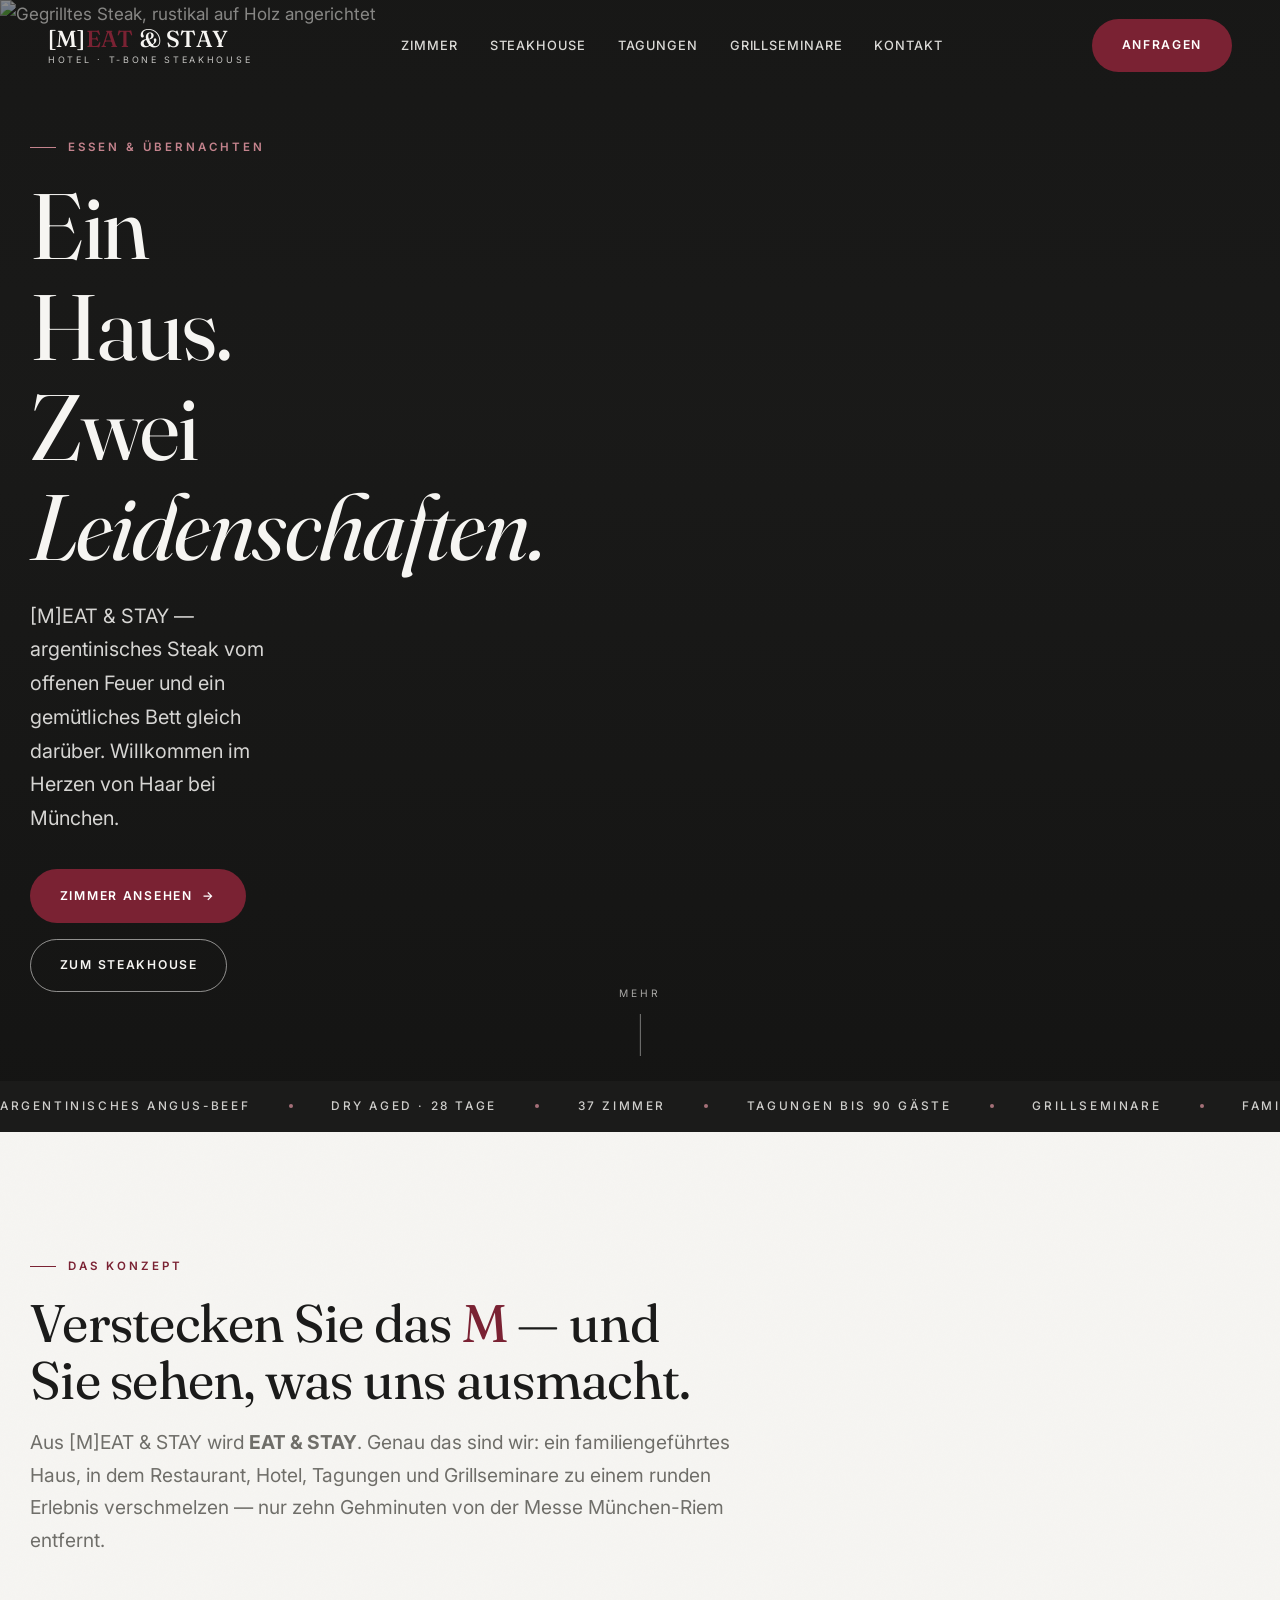
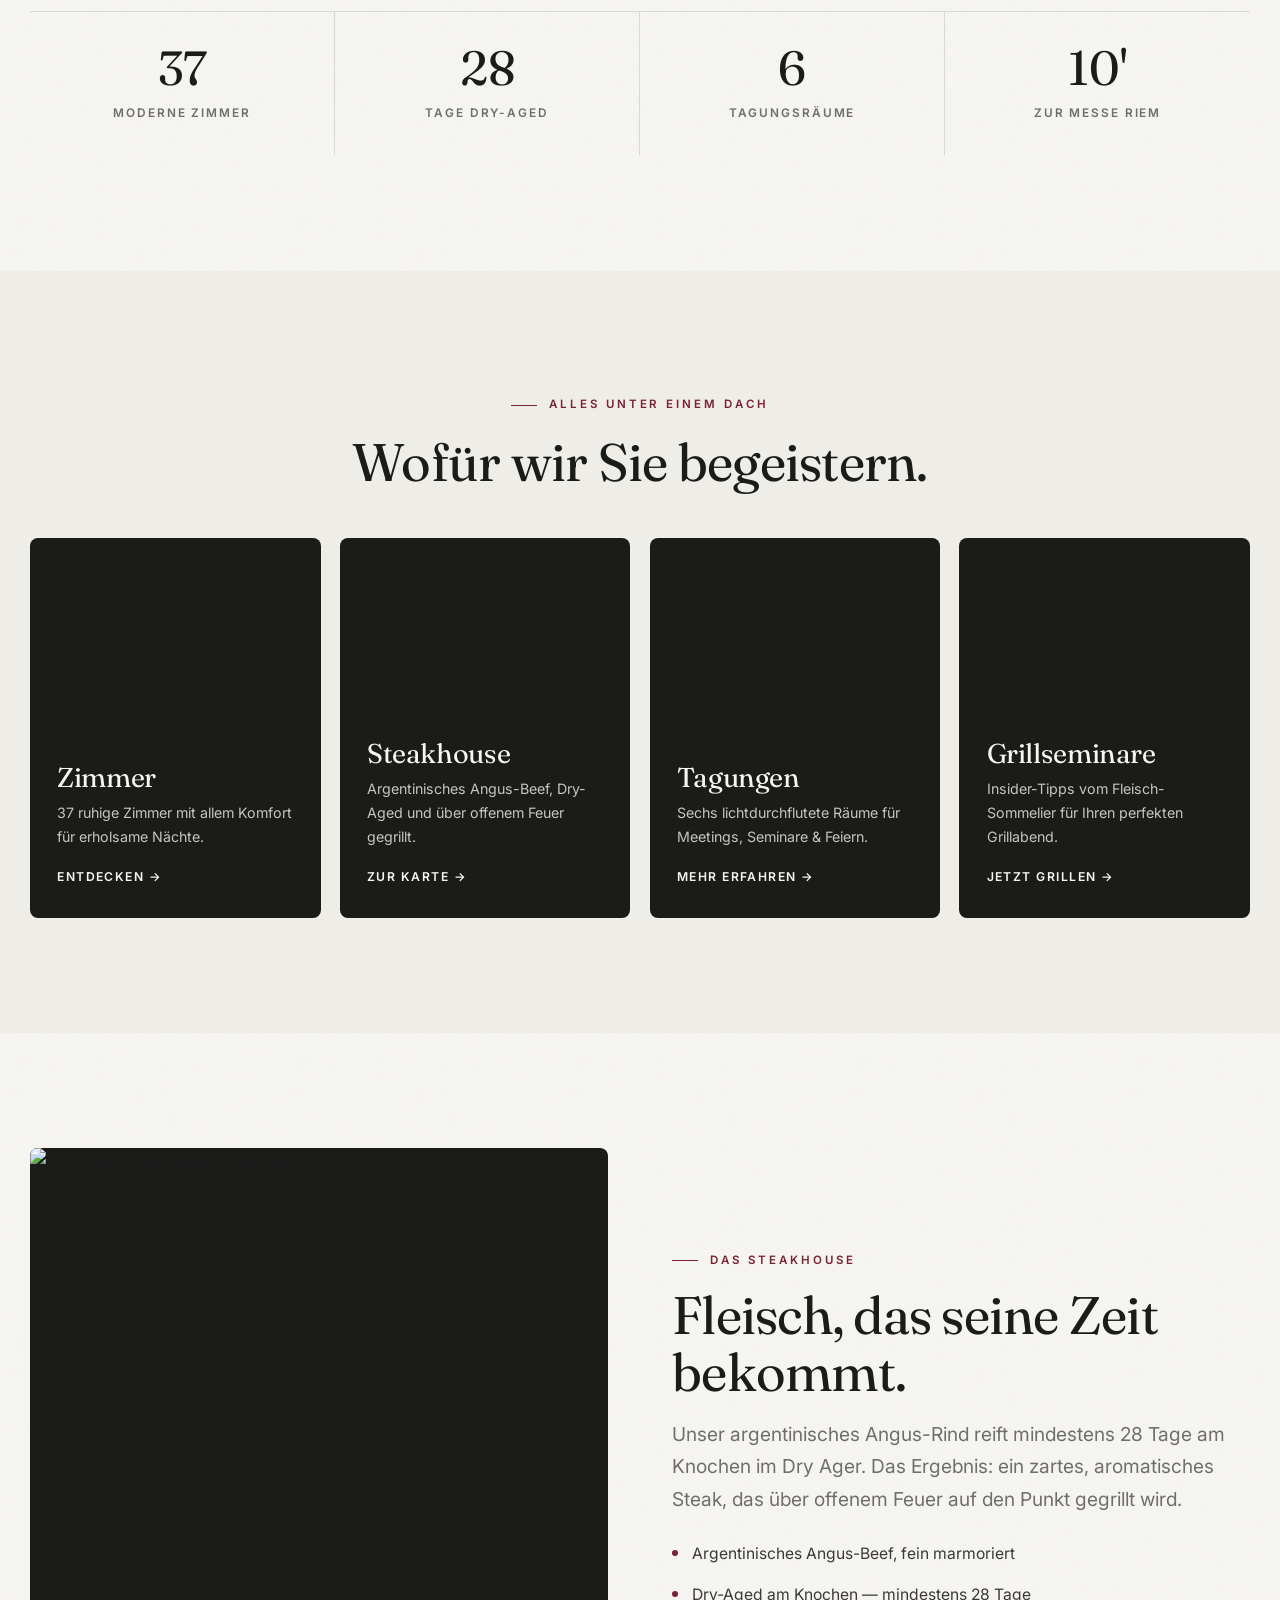
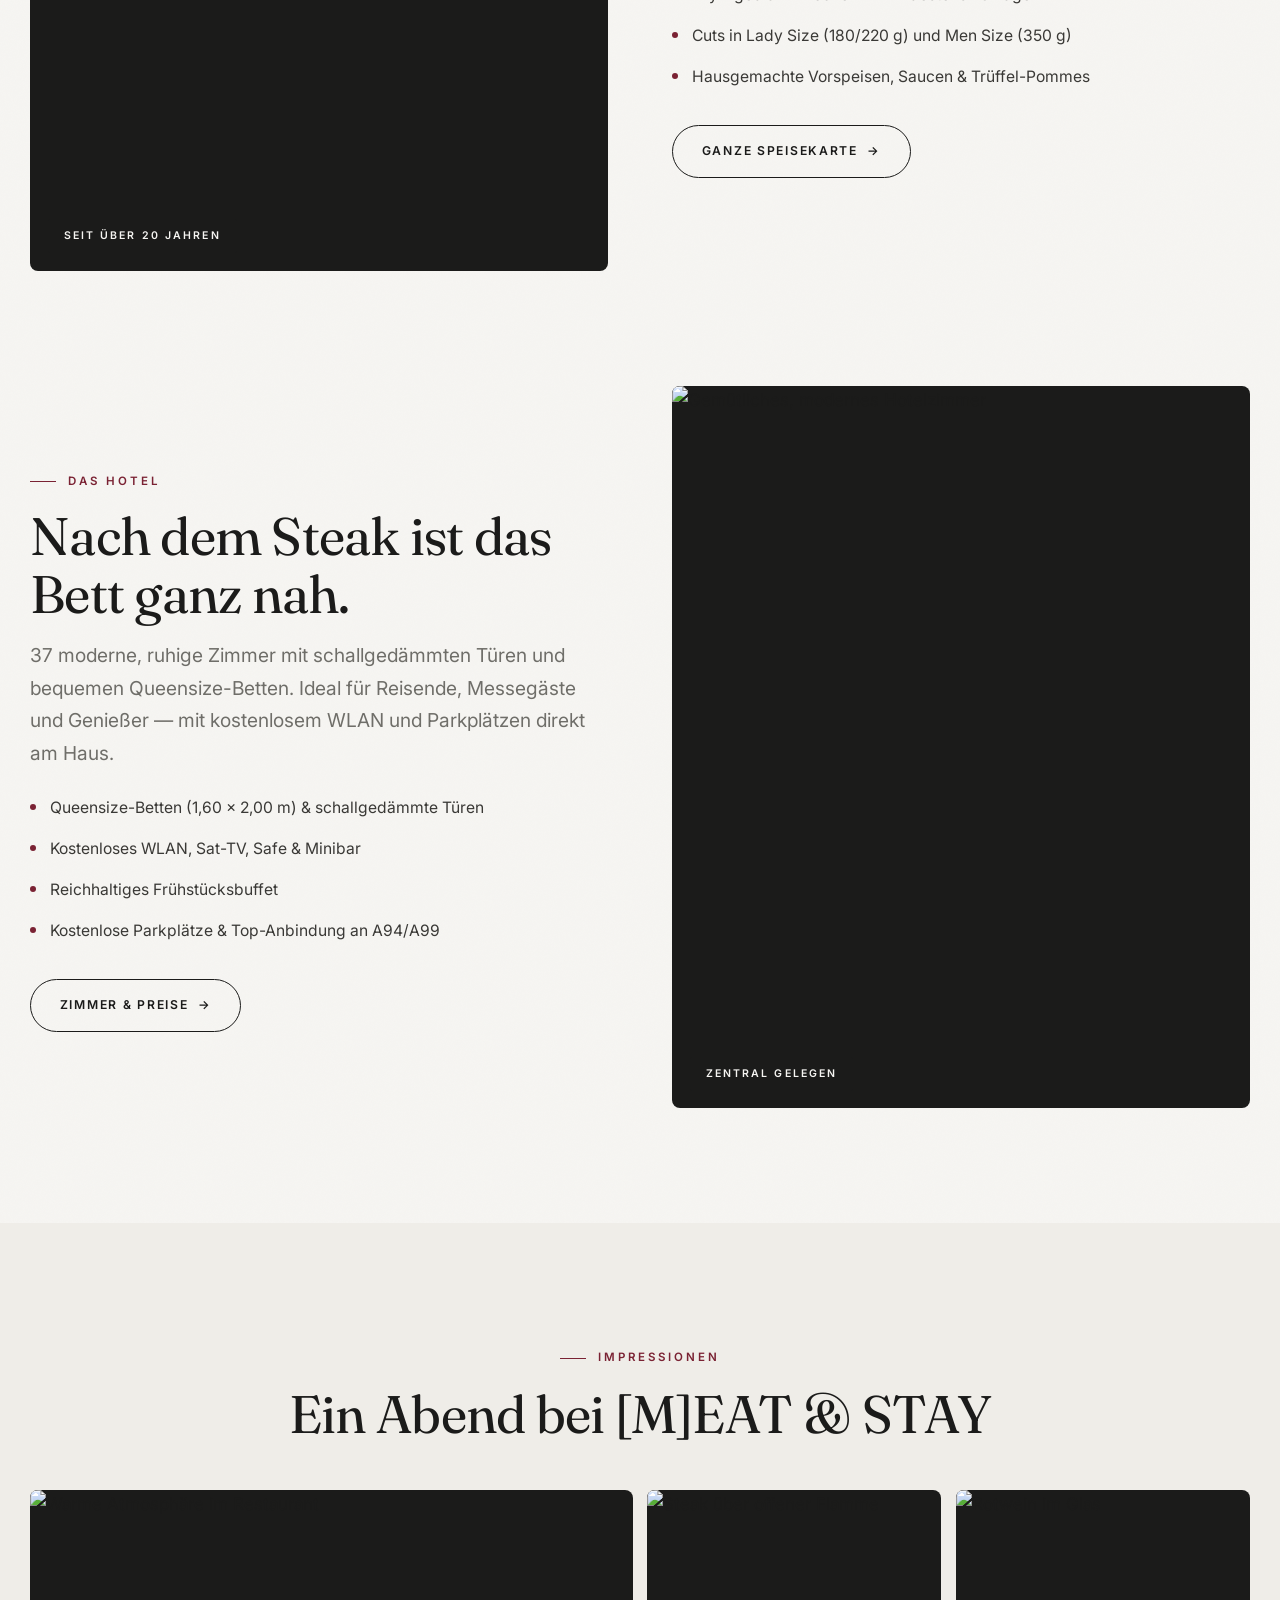
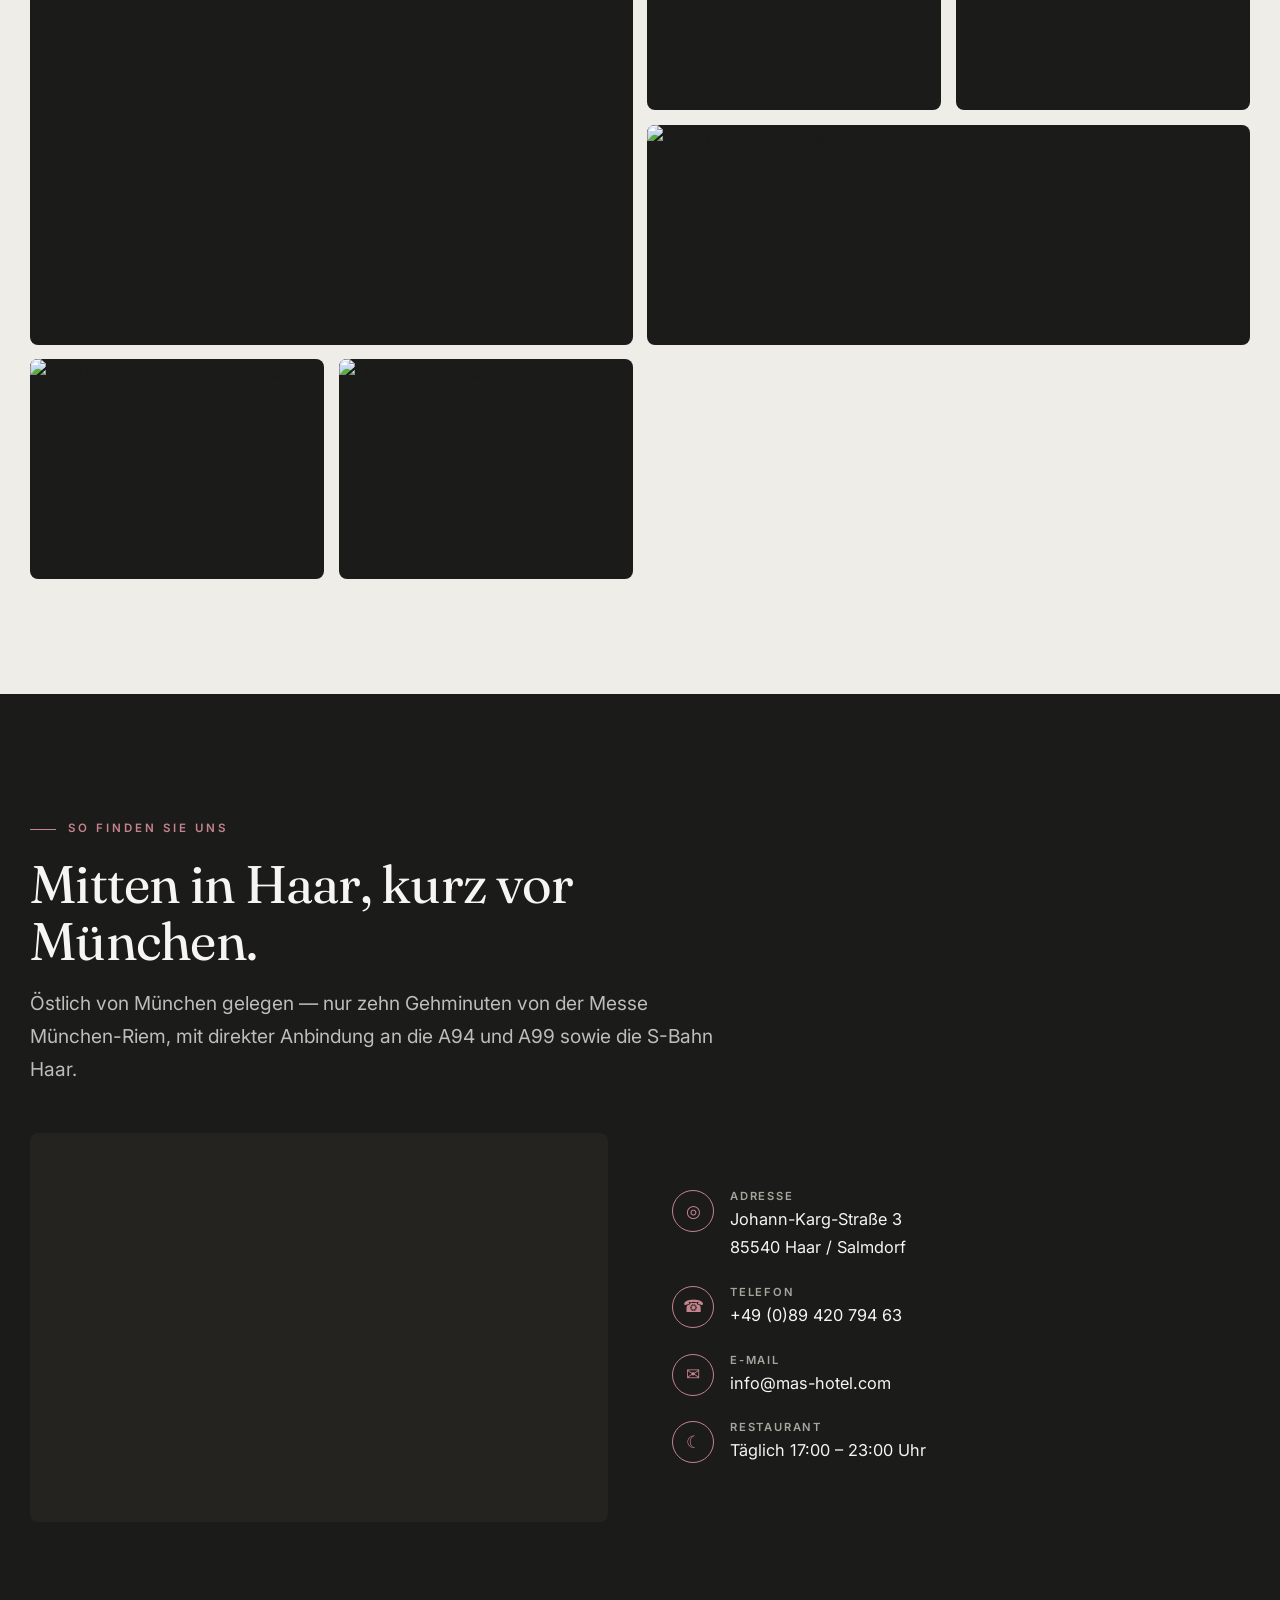
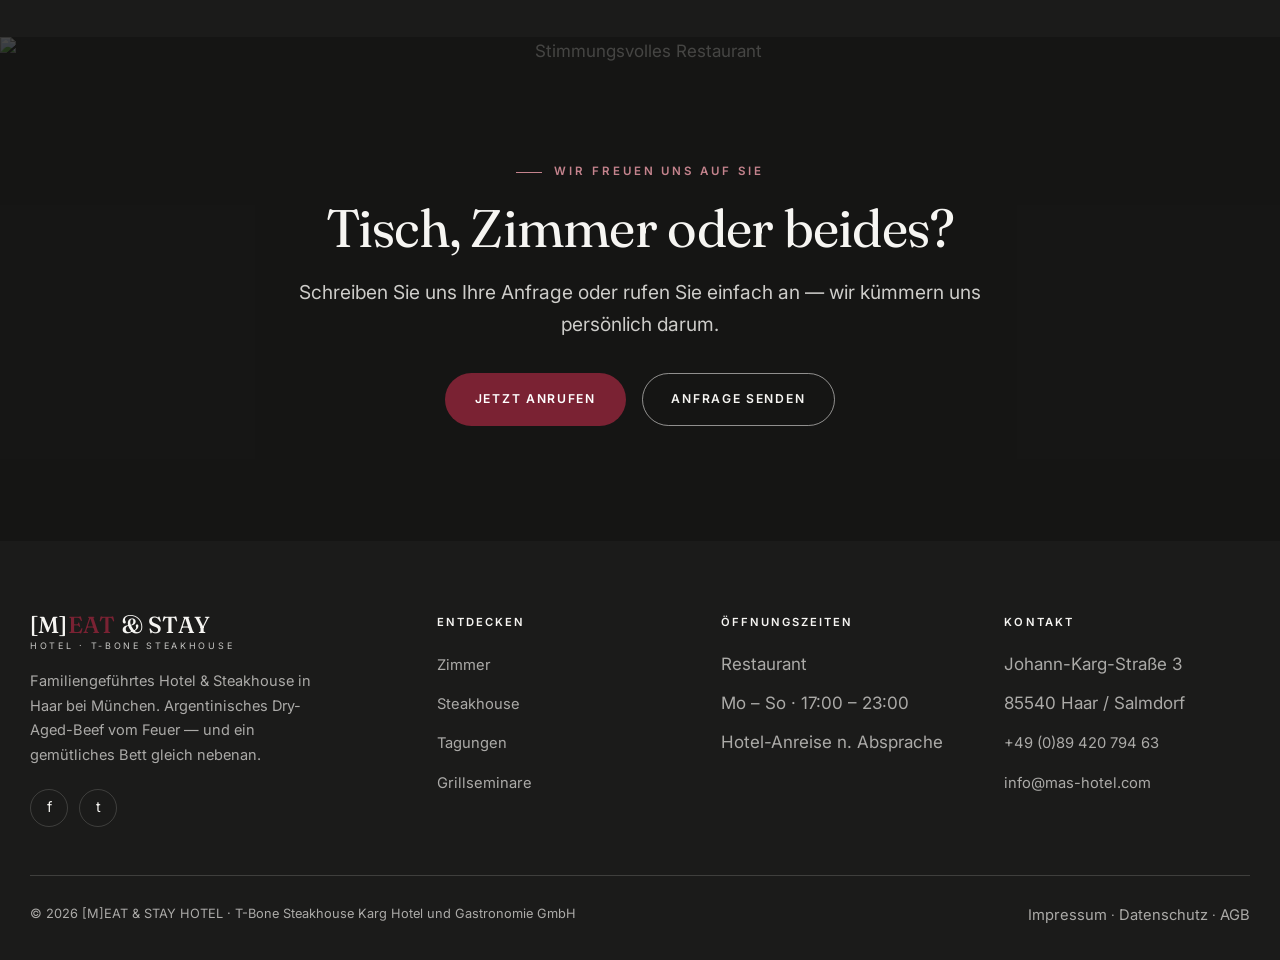
==== commit 678b9d8f: "Redesign: monochrome & refined (off-white/anthracite + bordeaux) Neues, ruhigeres Design auf Kundenw" ====
--- a/index.html
+++ b/index.html
@@ -5,11 +5,11 @@
   <meta name="viewport" content="width=device-width, initial-scale=1.0" />
   <title>[M]EAT &amp; STAY HOTEL · T-Bone Steakhouse in Haar bei München</title>
   <meta name="description" content="[M]EAT &amp; STAY HOTEL in Haar bei München: 37 moderne Zimmer, das T-Bone Steakhouse mit argentinischem Dry-Aged-Beef, Tagungsräume und Grillseminare — alles unter einem Dach." />
-  <meta name="theme-color" content="#241812" />
+  <meta name="theme-color" content="#1b1b1a" />
   <link rel="icon" href="assets/favicon.svg" type="image/svg+xml" />
   <link rel="preconnect" href="https://fonts.googleapis.com" />
   <link rel="preconnect" href="https://fonts.gstatic.com" crossorigin />
-  <link href="https://fonts.googleapis.com/css2?family=Fraunces:ital,opsz,wght@0,9..144,400;0,9..144,500;1,9..144,400&family=Inter:wght@400;500;600;700&family=Caveat:wght@600;700&display=swap" rel="stylesheet" />
+  <link href="https://fonts.googleapis.com/css2?family=Fraunces:ital,opsz,wght@0,9..144,400;0,9..144,500;1,9..144,400&family=Inter:wght@400;500;600;700&display=swap" rel="stylesheet" />
   <link rel="stylesheet" href="assets/css/style.css" />
 </head>
 <body>
@@ -54,7 +54,6 @@
           <a class="btn btn--light" href="steakhouse.html">Zum Steakhouse</a>
         </div>
       </div>
-      <div class="stamp"><span>Haar b.<br /><b>M &amp; S</b><br />München</span></div>
     </div>
     <div class="hero__scroll">Mehr</div>
   </section>
@@ -74,7 +73,7 @@
     <div class="container">
       <div class="section-head" data-reveal>
         <span class="eyebrow">Das Konzept</span>
-        <h2 class="section-title">Verstecken Sie das <span style="color:var(--rust)">M</span> — und Sie sehen, was uns ausmacht.</h2>
+        <h2 class="section-title">Verstecken Sie das <span style="color:var(--wine)">M</span> — und Sie sehen, was uns ausmacht.</h2>
         <p class="lead">Aus [M]EAT &amp; STAY wird <strong>EAT &amp; STAY</strong>. Genau das sind wir: ein familiengeführtes Haus, in dem Restaurant, Hotel, Tagungen und Grillseminare zu einem runden Erlebnis verschmelzen — nur zehn Gehminuten von der Messe München-Riem entfernt.</p>
       </div>
       <div class="facts" data-reveal>
@@ -152,7 +151,7 @@
       <div class="duo duo--reverse">
         <div class="duo__media" data-reveal>
           <img src="https://images.unsplash.com/photo-1590490360182-c33d57733427?auto=format&fit=crop&w=1100&q=80" alt="Gemütliches, modernes Hotelzimmer" />
-          <span class="tag">gut &amp; günstig</span>
+          <span class="tag">zentral gelegen</span>
         </div>
         <div class="duo__body" data-reveal data-delay="1">
           <span class="eyebrow">Das Hotel</span>
--- a/assets/css/style.css
+++ b/assets/css/style.css
@@ -1,42 +1,38 @@
 /* =====================================================================
    [M]EAT & STAY HOTEL · T-Bone Steakhouse
-   Design system — "Warm & handcrafted"
-   Cream/sand paper, espresso ink, rust accent
+   Design system — "Monochrome & refined"
+   Off-white · anthracite · a sparing bordeaux accent
    ===================================================================== */
 
 :root {
   /* Palette */
-  --paper:     #f5ece0;   /* warm cream */
-  --paper-2:   #efe4d4;
-  --sand:      #e6d7c0;
-  --sand-2:    #ddcaad;
-  --espresso:  #2c1e15;   /* near-black brown (text) */
-  --cocoa:     #4a3527;
-  --cocoa-2:   #6b5342;
-  --rust:      #b23a1e;    /* accent / CTA */
-  --rust-dark: #93301a;
-  --ochre:     #c98a3c;    /* warm secondary highlight */
-  --roast:     #241812;    /* dark contrast sections */
-  --roast-2:   #30231a;
-  --line:      rgba(44, 30, 21, .14);
-  --line-2:    rgba(44, 30, 21, .08);
-  --line-dark: rgba(245, 236, 224, .16);
+  --paper:     #f6f5f2;   /* off-white */
+  --paper-2:   #efede8;   /* alt light section */
+  --ink:       #1b1b1a;   /* anthracite / text & dark sections */
+  --ink-2:     #242320;   /* dark section alt */
+  --ink-soft:  #3a3936;
+  --wine:      #7a2233;   /* bordeaux accent — used sparingly */
+  --wine-ink:  #611a28;
+  --wine-soft: #c4838d;   /* lighter tint for dark backgrounds */
+  --muted:     #6f6e69;   /* grey body text */
+  --muted-2:   #a7a69d;
+  --line:      rgba(27, 27, 26, .13);
+  --line-2:    rgba(27, 27, 26, .07);
+  --line-dark: rgba(246, 245, 242, .16);
 
   /* Type */
-  --serif:  "Fraunces", Georgia, "Times New Roman", serif;
-  --sans:   "Inter", "Helvetica Neue", Arial, sans-serif;
-  --script: "Caveat", "Segoe Script", cursive;
+  --serif: "Fraunces", Georgia, "Times New Roman", serif;
+  --sans:  "Inter", "Helvetica Neue", Arial, sans-serif;
 
   /* Shape & motion */
   --container: 1220px;
-  --radius: 6px;
-  --radius-lg: 16px;
-  --shadow: 0 22px 48px -24px rgba(44, 30, 21, .45);
-  --shadow-sm: 0 10px 24px -14px rgba(44, 30, 21, .4);
+  --radius: 3px;
+  --radius-lg: 8px;
+  --shadow: 0 26px 60px -34px rgba(27, 27, 26, .5);
+  --shadow-sm: 0 14px 34px -22px rgba(27, 27, 26, .45);
   --ease: cubic-bezier(.22, 1, .36, 1);
 
-  /* Subtle paper grain */
-  --grain: url("data:image/svg+xml,%3Csvg xmlns='http://www.w3.org/2000/svg' width='140' height='140'%3E%3Cfilter id='n'%3E%3CfeTurbulence type='fractalNoise' baseFrequency='0.9' numOctaves='2' stitchTiles='stitch'/%3E%3C/filter%3E%3Crect width='100%25' height='100%25' filter='url(%23n)' opacity='0.035'/%3E%3C/svg%3E");
+  --grain: url("data:image/svg+xml,%3Csvg xmlns='http://www.w3.org/2000/svg' width='140' height='140'%3E%3Cfilter id='n'%3E%3CfeTurbulence type='fractalNoise' baseFrequency='0.9' numOctaves='2' stitchTiles='stitch'/%3E%3C/filter%3E%3Crect width='100%25' height='100%25' filter='url(%23n)' opacity='0.02'/%3E%3C/svg%3E");
 }
 
 /* ------------------------------------------------------------------ Reset */
@@ -45,10 +41,10 @@
 html { scroll-behavior: smooth; -webkit-text-size-adjust: 100%; }
 body {
   font-family: var(--sans);
-  color: var(--espresso);
+  color: var(--ink);
   background-color: var(--paper);
   background-image: var(--grain);
-  line-height: 1.68;
+  line-height: 1.7;
   font-size: 17px;
   -webkit-font-smoothing: antialiased;
   text-rendering: optimizeLegibility;
@@ -58,325 +54,307 @@
 a { color: inherit; text-decoration: none; }
 ul { list-style: none; padding: 0; }
 button { font: inherit; cursor: pointer; }
+::selection { background: var(--wine); color: #fff; }
 
 /* ------------------------------------------------------------- Typography */
-h1, h2, h3, h4 { font-family: var(--serif); font-weight: 400; line-height: 1.07; letter-spacing: -.012em; }
-.display { font-size: clamp(2.9rem, 8vw, 6.2rem); }
-h2.section-title { font-size: clamp(2.1rem, 4.8vw, 3.6rem); }
-h3 { font-size: clamp(1.35rem, 2.5vw, 1.85rem); }
+h1, h2, h3, h4 { font-family: var(--serif); font-weight: 400; line-height: 1.08; letter-spacing: -.014em; }
+.display { font-size: clamp(2.9rem, 7.5vw, 5.8rem); }
+h2.section-title { font-size: clamp(2rem, 4.4vw, 3.3rem); }
+h3 { font-size: clamp(1.3rem, 2.3vw, 1.7rem); }
 em { font-style: italic; }
 
-.eyebrow {
-  font-family: var(--script);
-  font-size: 1.5rem;
-  font-weight: 600;
-  color: var(--rust);
-  display: inline-block;
-  transform: rotate(-2deg);
-  line-height: 1;
-}
-.kicker {
+.eyebrow, .kicker {
   font-family: var(--sans);
-  font-size: .72rem; font-weight: 700; letter-spacing: .26em; text-transform: uppercase;
-  color: var(--cocoa-2);
-  display: inline-flex; align-items: center; gap: .7rem;
-}
-.kicker::before { content: ""; width: 30px; height: 2px; background: var(--rust); display: inline-block; }
-.lead { font-size: clamp(1.05rem, 1.55vw, 1.24rem); color: var(--cocoa); max-width: 62ch; }
+  font-size: .72rem; font-weight: 600; letter-spacing: .26em; text-transform: uppercase;
+  color: var(--wine);
+  display: inline-flex; align-items: center; gap: .75rem;
+}
+.eyebrow::before, .kicker::before { content: ""; width: 26px; height: 1px; background: currentColor; display: inline-block; }
+.lead { font-size: clamp(1.04rem, 1.5vw, 1.2rem); color: var(--muted); max-width: 62ch; }
 
 /* --------------------------------------------------------------- Layout */
 .container { width: min(100% - 3rem, var(--container)); margin-inline: auto; }
 .section { padding: clamp(4.5rem, 9vw, 8rem) 0; position: relative; }
 .section-head { max-width: 64ch; margin-bottom: 3rem; }
-.section-head .eyebrow { margin-bottom: .5rem; }
-.section-head .lead { margin-top: 1.1rem; }
+.section-head .eyebrow { margin-bottom: 1.1rem; }
+.section-head .lead { margin-top: 1.15rem; }
 .center { text-align: center; margin-inline: auto; }
 .section--sand { background: var(--paper-2); }
-
-/* --------------------------------------------------------------- Divider */
-.divider { display: block; width: 100%; height: 40px; color: var(--paper); }
-.divider--sand { color: var(--paper-2); }
-.divider svg { display: block; width: 100%; height: 100%; }
 
 /* ---------------------------------------------------------------- Buttons */
 .btn {
   display: inline-flex; align-items: center; gap: .6rem;
-  padding: .95rem 1.75rem;
-  font-size: .8rem; font-weight: 700; letter-spacing: .12em; text-transform: uppercase;
+  padding: .95rem 1.8rem;
+  font-size: .76rem; font-weight: 600; letter-spacing: .14em; text-transform: uppercase;
   border-radius: 100px;
-  border: 2px solid transparent;
-  transition: transform .3s var(--ease), background .3s var(--ease), color .3s var(--ease), border-color .3s var(--ease), box-shadow .3s var(--ease);
-}
-.btn:hover { transform: translateY(-3px); }
-.btn--rust { background: var(--rust); color: #fff; box-shadow: var(--shadow-sm); }
-.btn--rust:hover { background: var(--rust-dark); }
-.btn--outline { border-color: var(--espresso); color: var(--espresso); }
-.btn--outline:hover { background: var(--espresso); color: var(--paper); }
-.btn--cream { background: var(--paper); color: var(--espresso); }
-.btn--cream:hover { background: #fff; }
-.btn--light { border-color: var(--line-dark); color: var(--paper); }
-.btn--light:hover { background: var(--paper); color: var(--espresso); border-color: var(--paper); }
+  border: 1px solid transparent;
+  transition: transform .3s var(--ease), background .3s var(--ease), color .3s var(--ease), border-color .3s var(--ease);
+}
+.btn:hover { transform: translateY(-2px); }
+.btn--rust { background: var(--wine); color: #fff; }        /* primary CTA */
+.btn--rust:hover { background: var(--wine-ink); }
+.btn--outline { border-color: var(--ink); color: var(--ink); }
+.btn--outline:hover { background: var(--ink); color: var(--paper); }
+.btn--cream { background: var(--ink); color: var(--paper); }
+.btn--cream:hover { background: var(--wine); }
+.btn--light { border-color: rgba(246,245,242,.55); color: var(--paper); }
+.btn--light:hover { background: var(--paper); color: var(--ink); border-color: var(--paper); }
 .btn .arrow { transition: transform .3s var(--ease); }
 .btn:hover .arrow { transform: translateX(4px); }
 
 .textlink {
   display: inline-flex; align-items: center; gap: .5rem;
-  font-size: .8rem; font-weight: 700; letter-spacing: .1em; text-transform: uppercase;
-  color: var(--rust); border-bottom: 2px solid transparent; padding-bottom: 2px;
+  font-size: .76rem; font-weight: 600; letter-spacing: .12em; text-transform: uppercase;
+  color: var(--wine); border-bottom: 1px solid transparent; padding-bottom: 2px;
   transition: border-color .3s var(--ease), gap .3s var(--ease);
 }
-.textlink:hover { border-color: var(--rust); gap: .85rem; }
-
-/* -------------------------------------------------------------- Stamp badge */
-.stamp {
-  width: 118px; height: 118px; border-radius: 50%;
-  display: grid; place-items: center; text-align: center;
-  color: var(--rust); border: 2px solid currentColor;
-  position: relative; transform: rotate(-8deg);
-  background: rgba(245,236,224,.06);
-}
-.stamp::before { content: ""; position: absolute; inset: 7px; border: 1px solid currentColor; border-radius: 50%; opacity: .5; }
-.stamp span { font-family: var(--serif); font-size: .64rem; letter-spacing: .12em; text-transform: uppercase; line-height: 1.5; font-weight: 500; padding: 0 12px; }
-.stamp span b { display: block; font-size: 1.05rem; letter-spacing: .04em; }
+.textlink:hover { border-color: currentColor; gap: .85rem; }
 
 /* ------------------------------------------------------------------- Nav */
 .nav {
   position: fixed; inset: 0 0 auto 0; z-index: 100;
   display: flex; align-items: center; justify-content: space-between;
-  padding: 1.15rem clamp(1.5rem, 4vw, 3rem);
+  padding: 1.2rem clamp(1.5rem, 4vw, 3rem);
   transition: background .4s var(--ease), padding .4s var(--ease), box-shadow .4s var(--ease);
 }
 .nav.scrolled {
-  background: rgba(245, 236, 224, .92);
+  background: rgba(246, 245, 242, .93);
   backdrop-filter: blur(12px);
   box-shadow: 0 1px 0 var(--line);
-  padding-top: .8rem; padding-bottom: .8rem;
+  padding-top: .85rem; padding-bottom: .85rem;
 }
 .brand { display: flex; flex-direction: column; line-height: 1; color: var(--paper); transition: color .4s var(--ease); }
-.nav.scrolled .brand { color: var(--espresso); }
-.brand__mark { font-family: var(--serif); font-size: 1.5rem; letter-spacing: .01em; font-weight: 500; }
-.brand__mark b { color: var(--rust); font-weight: 600; }
-.brand__sub { font-size: .56rem; letter-spacing: .32em; text-transform: uppercase; opacity: .8; margin-top: .35rem; }
+.nav.scrolled .brand { color: var(--ink); }
+.brand__mark { font-family: var(--serif); font-size: 1.45rem; letter-spacing: .01em; font-weight: 500; }
+.brand__mark b { color: var(--wine); font-weight: 500; }
+.nav.scrolled .brand__mark b { color: var(--wine); }
+.brand__sub { font-size: .56rem; letter-spacing: .3em; text-transform: uppercase; opacity: .78; margin-top: .38rem; }
 
 .nav__links { display: flex; align-items: center; gap: 2rem; }
 .nav__links a {
-  color: var(--paper); font-size: .82rem; font-weight: 600; letter-spacing: .06em; text-transform: uppercase;
-  opacity: .9; position: relative; transition: opacity .3s, color .4s;
-}
-.nav.scrolled .nav__links a { color: var(--espresso); }
-.nav__links a::after { content: ""; position: absolute; left: 0; bottom: -6px; height: 2px; width: 0; background: var(--rust); transition: width .3s var(--ease); }
+  color: var(--paper); font-size: .8rem; font-weight: 500; letter-spacing: .07em; text-transform: uppercase;
+  opacity: .88; position: relative; transition: opacity .3s, color .4s;
+}
+.nav.scrolled .nav__links a { color: var(--ink); }
+.nav__links a::after { content: ""; position: absolute; left: 0; bottom: -6px; height: 1px; width: 0; background: var(--wine); transition: width .3s var(--ease); }
 .nav__links a:hover { opacity: 1; }
-.nav__links a:hover::after { width: 100%; }
-.nav__links a.active::after { width: 100%; }
+.nav__links a:hover::after, .nav__links a.active::after { width: 100%; }
 .nav__cta { display: flex; align-items: center; }
 
-.nav__toggle { display: none; background: none; border: 0; width: 30px; height: 22px; position: relative; z-index: 101; }
-.nav__toggle span { position: absolute; left: 0; height: 2px; width: 100%; background: var(--paper); transition: transform .35s var(--ease), opacity .3s, background .4s; }
-.nav.scrolled .nav__toggle span { background: var(--espresso); }
+/* Mobile overlay menu — hidden on desktop, shown only in the mobile media query */
+.nav__menu { display: none; }
+
+.nav__toggle { display: none; background: none; border: 0; width: 30px; height: 20px; position: relative; z-index: 101; }
+.nav__toggle span { position: absolute; left: 0; height: 1.5px; width: 100%; background: var(--paper); transition: transform .35s var(--ease), opacity .3s, background .4s; }
+.nav.scrolled .nav__toggle span { background: var(--ink); }
 .nav__toggle span:nth-child(1) { top: 0; }
-.nav__toggle span:nth-child(2) { top: 10px; }
-.nav__toggle span:nth-child(3) { top: 20px; }
+.nav__toggle span:nth-child(2) { top: 9px; }
+.nav__toggle span:nth-child(3) { top: 18px; }
 body.menu-open .nav__toggle span { background: var(--paper); }
-body.menu-open .nav__toggle span:nth-child(1) { transform: translateY(10px) rotate(45deg); }
+body.menu-open .nav__toggle span:nth-child(1) { transform: translateY(9px) rotate(45deg); }
 body.menu-open .nav__toggle span:nth-child(2) { opacity: 0; }
-body.menu-open .nav__toggle span:nth-child(3) { transform: translateY(-10px) rotate(-45deg); }
+body.menu-open .nav__toggle span:nth-child(3) { transform: translateY(-9px) rotate(-45deg); }
 
 /* ------------------------------------------------------------------ Hero */
 .hero { position: relative; min-height: 100svh; display: flex; align-items: flex-end; color: var(--paper); overflow: hidden; }
-.hero__media { position: absolute; inset: 0; z-index: -2; }
+.hero__media { position: absolute; inset: 0; z-index: -2; background: var(--ink); }
 .hero__media img { width: 100%; height: 100%; object-fit: cover; }
 .hero__media::after {
   content: ""; position: absolute; inset: 0;
-  background: linear-gradient(180deg, rgba(36,24,18,.5) 0%, rgba(36,24,18,.2) 40%, rgba(36,24,18,.86) 100%);
-}
-.hero__inner { padding-bottom: clamp(3.5rem, 7vw, 6rem); padding-top: 8rem; display: grid; grid-template-columns: 1fr auto; align-items: end; gap: 2rem; width: min(100% - 3rem, var(--container)); margin-inline: auto; }
-.hero__text { max-width: 20ch; }
-.hero .eyebrow { color: var(--ochre); font-size: 1.7rem; }
-.hero h1 { margin: .8rem 0 1.3rem; }
-.hero h1 em { color: var(--ochre); }
-.hero__lead { max-width: 44ch; color: rgba(245,236,224,.9); font-size: clamp(1.05rem, 1.6vw, 1.25rem); }
+  background: linear-gradient(180deg, rgba(20,20,19,.5) 0%, rgba(20,20,19,.2) 38%, rgba(20,20,19,.9) 100%);
+}
+.hero__inner { padding-bottom: clamp(3.5rem, 7vw, 6rem); padding-top: 8rem; width: min(100% - 3rem, var(--container)); margin-inline: auto; }
+.hero__text { max-width: 22ch; }
+.hero .eyebrow { color: var(--wine-soft); }
+.hero h1 { margin: 1.2rem 0 1.4rem; }
+.hero h1 em { color: var(--paper); }
+.hero__lead { max-width: 46ch; color: rgba(246,245,242,.86); font-size: clamp(1.05rem, 1.6vw, 1.24rem); }
 .hero__actions { margin-top: 2.1rem; display: flex; flex-wrap: wrap; gap: 1rem; }
-.hero .stamp { color: var(--ochre); align-self: end; margin-bottom: .5rem; }
-.hero__scroll { position: absolute; left: 50%; transform: translateX(-50%); bottom: 1.6rem; font-size: .66rem; letter-spacing: .28em; text-transform: uppercase; color: rgba(245,236,224,.7); display: flex; flex-direction: column; align-items: center; gap: .7rem; }
-.hero__scroll::after { content: ""; width: 1px; height: 42px; background: rgba(245,236,224,.5); animation: pulse 2.4s var(--ease) infinite; }
+.hero__scroll { position: absolute; left: 50%; transform: translateX(-50%); bottom: 1.6rem; font-size: .64rem; letter-spacing: .3em; text-transform: uppercase; color: rgba(246,245,242,.66); display: flex; flex-direction: column; align-items: center; gap: .7rem; }
+.hero__scroll::after { content: ""; width: 1px; height: 42px; background: rgba(246,245,242,.45); animation: pulse 2.4s var(--ease) infinite; }
 @keyframes pulse { 0%,100%{ transform: scaleY(.4); opacity:.4 } 50%{ transform: scaleY(1); opacity:1 } }
 
 /* --------------------------------------------------------- Marquee strip */
-.strip { background: var(--roast); color: var(--paper); padding: 1.1rem 0; overflow: hidden; }
-.strip__track { display: flex; gap: 2.6rem; white-space: nowrap; width: max-content; animation: marquee 34s linear infinite; }
-.strip__track span { font-family: var(--serif); font-style: italic; font-size: 1.25rem; opacity: .92; display: inline-flex; align-items: center; gap: 2.6rem; }
-.strip__track span::after { content: "✶"; color: var(--ochre); font-style: normal; font-size: .85rem; }
+.strip { background: var(--ink); color: var(--paper); padding: .95rem 0; overflow: hidden; }
+.strip__track { display: flex; gap: 2.4rem; white-space: nowrap; width: max-content; animation: marquee 42s linear infinite; }
+.strip__track span { font-family: var(--sans); font-size: .74rem; font-weight: 500; letter-spacing: .22em; text-transform: uppercase; opacity: .82; display: inline-flex; align-items: center; gap: 2.4rem; }
+.strip__track span::after { content: ""; width: 4px; height: 4px; border-radius: 50%; background: var(--wine-soft); display: inline-block; }
 @keyframes marquee { to { transform: translateX(-50%); } }
 
 /* ------------------------------------------------------------- Facts row */
-.facts { display: grid; grid-template-columns: repeat(4, 1fr); gap: 1.5rem; margin-top: 3.4rem; }
-.fact { text-align: center; padding: 1.4rem 1rem; border-right: 1px solid var(--line); }
+.facts { display: grid; grid-template-columns: repeat(4, 1fr); gap: 0; margin-top: 3.4rem; border-top: 1px solid var(--line); }
+.fact { text-align: center; padding: 2rem 1rem; border-right: 1px solid var(--line); }
 .fact:last-child { border-right: 0; }
-.fact .n { font-family: var(--serif); font-size: clamp(2.2rem, 4vw, 3rem); color: var(--rust); line-height: 1; }
-.fact .l { font-size: .82rem; letter-spacing: .08em; text-transform: uppercase; color: var(--cocoa-2); margin-top: .6rem; font-weight: 600; }
+.fact .n { font-family: var(--serif); font-size: clamp(2.2rem, 4vw, 3rem); color: var(--ink); line-height: 1; }
+.fact .l { font-size: .74rem; letter-spacing: .16em; text-transform: uppercase; color: var(--muted); margin-top: .7rem; font-weight: 600; }
 
 /* --------------------------------------------------------------- Duo split */
 .duo { display: grid; grid-template-columns: 1fr 1fr; gap: clamp(2rem, 5vw, 5rem); align-items: center; }
 .duo--reverse .duo__media { order: 2; }
 .duo__media { position: relative; }
-.duo__media img { width: 100%; aspect-ratio: 4/5; object-fit: cover; border-radius: var(--radius-lg); box-shadow: var(--shadow); }
+.duo__media img { width: 100%; aspect-ratio: 4/5; object-fit: cover; border-radius: var(--radius-lg); background: var(--ink); }
 .duo__media .tag {
-  position: absolute; bottom: -.9rem; left: 1.3rem;
-  background: var(--rust); color: #fff; padding: .55rem 1.1rem; border-radius: 100px;
-  font-family: var(--script); font-size: 1.25rem; box-shadow: var(--shadow-sm); transform: rotate(-2deg);
-}
-.duo__body .eyebrow { margin-bottom: .3rem; }
+  position: absolute; bottom: 1.1rem; left: 1.1rem;
+  background: var(--ink); color: var(--paper); padding: .5rem 1rem; border-radius: 2px;
+  font-family: var(--sans); font-size: .66rem; font-weight: 600; letter-spacing: .2em; text-transform: uppercase;
+}
+.duo__body .eyebrow { margin-bottom: 1rem; }
 .duo__body h2 { margin-bottom: 1.1rem; }
 .duo__body .lead { margin-bottom: 1.6rem; }
-.feature-list { display: grid; gap: .95rem; margin: 1.6rem 0 2.1rem; }
-.feature-list li { display: flex; gap: .85rem; align-items: flex-start; color: var(--cocoa); font-size: .98rem; }
-.feature-list li::before { content: "✦"; color: var(--rust); font-size: .8rem; margin-top: .3rem; }
+.feature-list { display: grid; gap: .9rem; margin: 1.6rem 0 2.1rem; }
+.feature-list li { display: flex; gap: .85rem; align-items: flex-start; color: var(--ink-soft); font-size: .98rem; }
+.feature-list li::before { content: ""; flex: 0 0 6px; width: 6px; height: 6px; margin-top: .55rem; background: var(--wine); border-radius: 50%; }
 
 /* ------------------------------------------------------------ Offer cards */
-.offers { display: grid; grid-template-columns: repeat(4, 1fr); gap: 1.4rem; }
+.offers { display: grid; grid-template-columns: repeat(4, 1fr); gap: 1.2rem; }
 .offer {
   position: relative; display: flex; flex-direction: column; justify-content: flex-end;
-  min-height: 360px; padding: 1.6rem; border-radius: var(--radius-lg); overflow: hidden; color: var(--paper);
-  box-shadow: var(--shadow-sm);
-}
-.offer img { position: absolute; inset: 0; width: 100%; height: 100%; object-fit: cover; z-index: -2; transition: transform .7s var(--ease); }
-.offer::after { content: ""; position: absolute; inset: 0; z-index: -1; background: linear-gradient(180deg, rgba(36,24,18,.15), rgba(36,24,18,.85)); }
-.offer:hover img { transform: scale(1.07); }
+  min-height: 380px; padding: 1.7rem; border-radius: var(--radius-lg); overflow: hidden; color: var(--paper);
+  background: var(--ink);
+}
+.offer img { position: absolute; inset: 0; width: 100%; height: 100%; object-fit: cover; z-index: -2; transition: transform .8s var(--ease); }
+.offer::after { content: ""; position: absolute; inset: 0; z-index: -1; background: linear-gradient(180deg, rgba(20,20,19,.15), rgba(20,20,19,.88)); }
+.offer:hover img { transform: scale(1.06); }
 .offer h3 { color: var(--paper); }
-.offer p { font-size: .9rem; color: rgba(245,236,224,.82); margin: .5rem 0 1rem; }
-.offer .textlink { color: var(--ochre); border-color: transparent; }
-.offer:hover .textlink { border-color: var(--ochre); }
+.offer p { font-size: .89rem; color: rgba(246,245,242,.78); margin: .5rem 0 1.1rem; }
+.offer .textlink { color: var(--paper); border-color: transparent; }
+.offer:hover .textlink { border-color: var(--wine-soft); color: var(--wine-soft); }
 
 /* ------------------------------------------------------------- Room cards */
-.cards { display: grid; grid-template-columns: repeat(3, 1fr); gap: 1.6rem; }
-.card { background: var(--paper); border: 1px solid var(--line); border-radius: var(--radius-lg); overflow: hidden; display: flex; flex-direction: column; transition: transform .4s var(--ease), box-shadow .4s var(--ease); }
-.card:hover { transform: translateY(-8px); box-shadow: var(--shadow); }
-.card__media { position: relative; aspect-ratio: 3/2; overflow: hidden; }
+.cards { display: grid; grid-template-columns: repeat(3, 1fr); gap: 1.5rem; }
+.card { background: var(--paper); border: 1px solid var(--line); border-radius: var(--radius-lg); overflow: hidden; display: flex; flex-direction: column; transition: transform .4s var(--ease), box-shadow .4s var(--ease), border-color .4s; }
+.card:hover { transform: translateY(-6px); box-shadow: var(--shadow); border-color: transparent; }
+.card__media { position: relative; aspect-ratio: 3/2; overflow: hidden; background: var(--ink); }
 .card__media img { width: 100%; height: 100%; object-fit: cover; transition: transform .7s var(--ease); }
-.card:hover .card__media img { transform: scale(1.06); }
-.card__price { position: absolute; top: 1rem; right: 1rem; background: var(--rust); color: #fff; padding: .35rem .9rem; border-radius: 100px; font-size: .78rem; font-weight: 700; }
+.card:hover .card__media img { transform: scale(1.05); }
+.card__price { position: absolute; top: 1rem; right: 1rem; background: var(--paper); color: var(--ink); padding: .35rem .85rem; border-radius: 100px; font-size: .76rem; font-weight: 600; }
 .card__body { padding: 1.6rem 1.5rem 1.8rem; display: flex; flex-direction: column; flex: 1; }
 .card__body h3 { margin-bottom: .5rem; }
-.card__body p { color: var(--cocoa-2); font-size: .94rem; margin-bottom: 1.2rem; flex: 1; }
-.card__meta { display: flex; gap: 1.1rem; flex-wrap: wrap; font-size: .82rem; color: var(--cocoa); border-top: 1px solid var(--line); padding-top: 1rem; }
+.card__body p { color: var(--muted); font-size: .93rem; margin-bottom: 1.2rem; flex: 1; }
+.card__meta { display: flex; gap: 1.1rem; flex-wrap: wrap; font-size: .8rem; color: var(--ink-soft); border-top: 1px solid var(--line); padding-top: 1rem; }
 .card__meta span { display: inline-flex; align-items: center; gap: .35rem; }
-.card__meta strong { color: var(--rust); }
+.card__meta strong { color: var(--wine); font-weight: 600; }
 
 /* ------------------------------------------------------------- Amenities */
-.amenities { display: grid; grid-template-columns: repeat(3, 1fr); gap: 1.1rem; }
-.amenity { display: flex; gap: 1rem; align-items: flex-start; background: var(--paper); border: 1px solid var(--line); border-radius: var(--radius); padding: 1.3rem 1.4rem; transition: border-color .3s, transform .3s var(--ease); }
-.amenity:hover { border-color: var(--rust); transform: translateY(-3px); }
-.amenity .ic { flex: 0 0 34px; height: 34px; display: grid; place-items: center; color: var(--rust); font-size: 1.2rem; }
-.amenity h4 { font-family: var(--sans); font-size: .98rem; font-weight: 600; margin-bottom: .15rem; }
-.amenity p { font-size: .86rem; color: var(--cocoa-2); }
+.amenities { display: grid; grid-template-columns: repeat(3, 1fr); gap: 1px; background: var(--line); border: 1px solid var(--line); border-radius: var(--radius-lg); overflow: hidden; }
+.amenity { display: flex; gap: 1rem; align-items: flex-start; background: var(--paper); padding: 1.5rem 1.5rem; transition: background .3s; }
+.amenity:hover { background: var(--paper-2); }
+.amenity .ic { flex: 0 0 26px; height: 26px; display: grid; place-items: center; color: var(--wine); font-size: .7rem; }
+.amenity h4 { font-family: var(--sans); font-size: .98rem; font-weight: 600; margin-bottom: .2rem; }
+.amenity p { font-size: .86rem; color: var(--muted); }
 
 /* ------------------------------------------------------------------ Menu */
 .menu-cols { display: grid; grid-template-columns: 1fr 1fr; gap: clamp(2rem, 6vw, 5rem); }
 .menu-group { margin-bottom: 2.6rem; }
-.menu-group > h3 { display: flex; align-items: baseline; gap: 1rem; margin-bottom: 1.3rem; color: var(--rust); }
-.menu-group > h3 small { font-family: var(--script); font-size: 1.15rem; letter-spacing: 0; text-transform: none; color: var(--ochre); font-weight: 600; }
-.menu-item { display: grid; grid-template-columns: 1fr auto; gap: .2rem 1rem; padding: .85rem 0; border-bottom: 1px dotted var(--line); }
+.menu-group > h3 { display: flex; align-items: baseline; gap: 1rem; margin-bottom: 1.3rem; padding-bottom: .8rem; border-bottom: 1px solid var(--ink); }
+.menu-group > h3 small { font-family: var(--sans); font-size: .66rem; letter-spacing: .2em; text-transform: uppercase; color: var(--wine); font-weight: 600; margin-left: auto; }
+.menu-item { display: grid; grid-template-columns: 1fr auto; gap: .2rem 1rem; padding: .85rem 0; border-bottom: 1px solid var(--line-2); }
 .menu-item h4 { font-family: var(--sans); font-size: 1rem; font-weight: 600; }
-.menu-item .price { font-family: var(--serif); font-size: 1.15rem; color: var(--espresso); white-space: nowrap; }
-.menu-item p { grid-column: 1 / -1; color: var(--cocoa-2); font-size: .87rem; margin-top: .1rem; }
-.menu-item .veg { color: var(--ochre); font-size: .76rem; font-weight: 700; }
+.menu-item .price { font-family: var(--serif); font-size: 1.12rem; color: var(--ink); white-space: nowrap; }
+.menu-item p { grid-column: 1 / -1; color: var(--muted); font-size: .87rem; margin-top: .1rem; }
+.menu-item .veg { color: var(--wine); font-size: .74rem; font-weight: 700; }
 
 /* ------------------------------------------------------------- Steps list */
-.steps { display: grid; grid-template-columns: repeat(4, 1fr); gap: 1.4rem; margin-top: 1rem; }
-.step { background: var(--paper); border: 1px solid var(--line); border-radius: var(--radius-lg); padding: 1.8rem 1.5rem; }
-.step .num { font-family: var(--script); font-size: 2.4rem; color: var(--rust); line-height: 1; }
-.step h4 { font-family: var(--sans); font-size: 1.05rem; font-weight: 600; margin: .5rem 0 .5rem; }
-.step p { font-size: .9rem; color: var(--cocoa-2); }
+.steps { display: grid; grid-template-columns: repeat(4, 1fr); gap: 1.3rem; margin-top: 1rem; }
+.step { padding: 0 1.3rem 0 0; border-left: 1px solid var(--line); padding-left: 1.5rem; }
+.step .num { font-family: var(--serif); font-size: 2.2rem; color: var(--wine); line-height: 1; }
+.step h4 { font-family: var(--sans); font-size: 1.05rem; font-weight: 600; margin: .7rem 0 .5rem; }
+.step p { font-size: .89rem; color: var(--muted); }
 
 /* ----------------------------------------------------------- Dark section */
-.dark { background: var(--roast); color: var(--paper); position: relative; }
-.dark .lead { color: rgba(245,236,224,.78); }
-.dark h2, .dark h3 { color: var(--paper); }
-.dark .kicker { color: var(--sand-2); }
-.dark .amenity { background: var(--roast-2); border-color: var(--line-dark); }
-.dark .amenity p { color: rgba(245,236,224,.7); }
-.dark .amenity .ic { color: var(--ochre); }
+.dark { background: var(--ink); color: var(--paper); position: relative; }
+.dark .lead { color: rgba(246,245,242,.74); }
+.dark h2, .dark h3, .dark h4 { color: var(--paper); }
+.dark .eyebrow, .dark .kicker { color: var(--wine-soft); }
+.dark .amenities { background: var(--line-dark); border-color: var(--line-dark); }
+.dark .amenity { background: var(--ink-2); }
+.dark .amenity:hover { background: #2b2a26; }
+.dark .amenity p { color: rgba(246,245,242,.66); }
+.dark .amenity .ic { color: var(--wine-soft); }
 
 /* --------------------------------------------------------------- Gallery */
-.gallery { display: grid; grid-template-columns: repeat(4, 1fr); grid-auto-rows: 220px; gap: 1rem; }
-.gallery figure { overflow: hidden; border-radius: var(--radius-lg); position: relative; }
+.gallery { display: grid; grid-template-columns: repeat(4, 1fr); grid-auto-rows: 220px; gap: .9rem; }
+.gallery figure { overflow: hidden; border-radius: var(--radius-lg); position: relative; background: var(--ink); }
 .gallery img { width: 100%; height: 100%; object-fit: cover; transition: transform .8s var(--ease); }
-.gallery figure:hover img { transform: scale(1.07); }
+.gallery figure:hover img { transform: scale(1.06); }
 .gallery .wide { grid-column: span 2; }
 .gallery .tall { grid-row: span 2; }
 
 /* -------------------------------------------------------------- Location */
 .location-grid { display: grid; grid-template-columns: 1fr 1fr; gap: clamp(2rem,5vw,4rem); align-items: stretch; }
-.map { border-radius: var(--radius-lg); overflow: hidden; min-height: 380px; box-shadow: var(--shadow); }
-.map iframe { width: 100%; height: 100%; min-height: 380px; border: 0; filter: sepia(.18) contrast(1.02); }
+.map { border-radius: var(--radius-lg); overflow: hidden; min-height: 380px; background: var(--ink-2); }
+.map iframe { width: 100%; height: 100%; min-height: 380px; border: 0; filter: grayscale(.3) contrast(1.02); }
 .info-block { display: grid; gap: 1.5rem; align-content: center; }
 .info-row { display: flex; gap: 1rem; }
-.info-row .ic { flex: 0 0 42px; height: 42px; border-radius: 50%; border: 2px solid var(--rust); color: var(--rust); display: grid; place-items: center; font-size: 1.1rem; }
-.info-row h4 { font-family: var(--sans); font-size: .72rem; letter-spacing: .16em; text-transform: uppercase; color: var(--cocoa-2); font-weight: 700; margin-bottom: .25rem; }
+.info-row .ic { flex: 0 0 42px; height: 42px; border-radius: 50%; border: 1px solid var(--wine); color: var(--wine); display: grid; place-items: center; font-size: 1.05rem; }
+.info-row h4 { font-family: var(--sans); font-size: .7rem; letter-spacing: .16em; text-transform: uppercase; color: var(--muted); font-weight: 600; margin-bottom: .25rem; }
 .info-row p, .info-row a { font-size: 1.02rem; }
-.info-row a:hover { color: var(--rust); }
+.info-row a:hover { color: var(--wine); }
+.dark .info-row .ic { border-color: var(--wine-soft); color: var(--wine-soft); }
+.dark .info-row h4 { color: var(--muted-2); }
+.dark .info-row a:hover { color: var(--wine-soft); }
 
 /* --------------------------------------------------------------- Reserve */
 .reserve { position: relative; color: var(--paper); text-align: center; overflow: hidden; }
-.reserve__media { position: absolute; inset: 0; z-index: -2; }
+.reserve__media { position: absolute; inset: 0; z-index: -2; background: var(--ink); }
 .reserve__media img { width: 100%; height: 100%; object-fit: cover; }
-.reserve__media::after { content: ""; position: absolute; inset: 0; background: rgba(36,24,18,.76); }
-.reserve .eyebrow { color: var(--ochre); }
-.reserve h2 { max-width: 22ch; margin: .6rem auto 1.2rem; color: var(--paper); }
-.reserve .lead { color: rgba(245,236,224,.86); margin-inline: auto; margin-bottom: 2rem; }
+.reserve__media::after { content: ""; position: absolute; inset: 0; background: rgba(20,20,19,.78); }
+.reserve .eyebrow { color: var(--wine-soft); justify-content: center; }
+.reserve h2 { max-width: 22ch; margin: 1.1rem auto 1.2rem; color: var(--paper); }
+.reserve .lead { color: rgba(246,245,242,.82); margin-inline: auto; margin-bottom: 2rem; }
 .reserve__actions { display: flex; gap: 1rem; justify-content: center; flex-wrap: wrap; }
 
 /* ---------------------------------------------------------------- Footer */
-.footer { background: var(--roast); color: rgba(245,236,224,.72); padding: 4.5rem 0 2rem; }
+.footer { background: var(--ink); color: rgba(246,245,242,.66); padding: 4.5rem 0 2rem; }
 .footer-grid { display: grid; grid-template-columns: 1.5fr 1fr 1fr 1fr; gap: 2.4rem; padding-bottom: 3rem; border-bottom: 1px solid var(--line-dark); }
 .footer .brand { color: var(--paper); margin-bottom: 1.1rem; }
-.footer p { font-size: .92rem; max-width: 34ch; }
-.footer h5 { font-family: var(--sans); font-size: .72rem; letter-spacing: .18em; text-transform: uppercase; color: var(--paper); margin-bottom: 1.1rem; font-weight: 700; }
+.footer p { font-size: .91rem; max-width: 34ch; }
+.footer h5 { font-family: var(--sans); font-size: .7rem; letter-spacing: .18em; text-transform: uppercase; color: var(--paper); margin-bottom: 1.1rem; font-weight: 600; }
 .footer li { margin-bottom: .65rem; }
-.footer a { font-size: .93rem; transition: color .3s; }
-.footer a:hover { color: var(--ochre); }
+.footer a { font-size: .92rem; transition: color .3s; }
+.footer a:hover { color: var(--wine-soft); }
 .footer .socials { display: flex; gap: .7rem; margin-top: 1.3rem; }
-.footer .socials a { width: 38px; height: 38px; border: 1px solid var(--line-dark); border-radius: 50%; display: grid; place-items: center; color: var(--paper); transition: background .3s, border-color .3s; }
-.footer .socials a:hover { background: var(--rust); border-color: var(--rust); }
-.footer-bottom { display: flex; justify-content: space-between; flex-wrap: wrap; gap: 1rem; padding-top: 1.7rem; font-size: .82rem; }
+.footer .socials a { width: 38px; height: 38px; border: 1px solid var(--line-dark); border-radius: 50%; display: grid; place-items: center; color: var(--paper); font-size: .9rem; transition: background .3s, border-color .3s; }
+.footer .socials a:hover { background: var(--wine); border-color: var(--wine); }
+.footer-bottom { display: flex; justify-content: space-between; flex-wrap: wrap; gap: 1rem; padding-top: 1.7rem; font-size: .8rem; }
 
 /* -------------------------------------------------------- Sub page hero */
-.pagehero { position: relative; min-height: 60vh; display: flex; align-items: flex-end; color: var(--paper); overflow: hidden; }
-.pagehero__media { position: absolute; inset: 0; z-index: -2; }
+.pagehero { position: relative; min-height: 58vh; display: flex; align-items: flex-end; color: var(--paper); overflow: hidden; }
+.pagehero__media { position: absolute; inset: 0; z-index: -2; background: var(--ink); }
 .pagehero__media img { width: 100%; height: 100%; object-fit: cover; }
-.pagehero__media::after { content: ""; position: absolute; inset: 0; background: linear-gradient(180deg, rgba(36,24,18,.4), rgba(36,24,18,.85)); }
+.pagehero__media::after { content: ""; position: absolute; inset: 0; background: linear-gradient(180deg, rgba(20,20,19,.42), rgba(20,20,19,.86)); }
 .pagehero__inner { padding-bottom: clamp(2.5rem,5vw,4rem); padding-top: 9rem; }
-.pagehero .eyebrow { color: var(--ochre); font-size: 1.7rem; }
-.pagehero h1 { font-size: clamp(2.6rem, 6vw, 4.6rem); margin: .5rem 0 1rem; }
-.pagehero .lead { color: rgba(245,236,224,.86); max-width: 52ch; }
+.pagehero .eyebrow { color: var(--wine-soft); }
+.pagehero h1 { font-size: clamp(2.5rem, 5.5vw, 4.4rem); margin: 1.1rem 0 1rem; }
+.pagehero .lead { color: rgba(246,245,242,.82); max-width: 52ch; }
 
 /* ------------------------------------------------------------------ Form */
 .contact-grid { display: grid; grid-template-columns: 1.1fr .9fr; gap: clamp(2rem, 5vw, 4rem); align-items: start; }
 .form { display: grid; gap: 1.05rem; }
 .form .row { display: grid; grid-template-columns: 1fr 1fr; gap: 1.05rem; }
 .field { display: grid; gap: .4rem; }
-.field label { font-size: .74rem; font-weight: 700; letter-spacing: .1em; text-transform: uppercase; color: var(--cocoa-2); }
+.field label { font-size: .72rem; font-weight: 600; letter-spacing: .1em; text-transform: uppercase; color: var(--muted); }
 .field input, .field select, .field textarea {
-  font: inherit; font-size: .98rem; color: var(--espresso);
+  font: inherit; font-size: .98rem; color: var(--ink);
   background: var(--paper); border: 1px solid var(--line); border-radius: var(--radius);
   padding: .85rem 1rem; width: 100%; transition: border-color .3s, box-shadow .3s;
 }
 .field textarea { resize: vertical; min-height: 130px; }
-.field input:focus, .field select:focus, .field textarea:focus { outline: none; border-color: var(--rust); box-shadow: 0 0 0 3px rgba(178,58,30,.14); }
+.field input:focus, .field select:focus, .field textarea:focus { outline: none; border-color: var(--wine); box-shadow: 0 0 0 3px rgba(122,34,51,.12); }
 .form .btn { justify-self: start; margin-top: .3rem; }
-.contact-aside { background: var(--roast); color: var(--paper); border-radius: var(--radius-lg); padding: 2.3rem; display: grid; gap: 1.5rem; align-content: start; }
+.contact-aside { background: var(--ink); color: var(--paper); border-radius: var(--radius-lg); padding: 2.3rem; display: grid; gap: 1.5rem; align-content: start; }
 .contact-aside h3 { color: var(--paper); }
 .contact-aside .info-row p, .contact-aside .info-row a { color: var(--paper); }
-.contact-aside .info-row h4 { color: var(--sand-2); }
-.contact-aside .info-row .ic { border-color: var(--ochre); color: var(--ochre); }
+.contact-aside .info-row h4 { color: var(--muted-2); }
+.contact-aside .info-row .ic { border-color: var(--wine-soft); color: var(--wine-soft); }
 
 .legal { max-width: 80ch; }
 .legal h3 { margin: 2.2rem 0 .7rem; }
-.legal p { color: var(--cocoa); margin-bottom: .85rem; font-size: .95rem; }
-.legal a { color: var(--rust); }
+.legal p { color: var(--ink-soft); margin-bottom: .85rem; font-size: .95rem; }
+.legal a { color: var(--wine); }
 
 /* --------------------------------------------------------------- Reveal */
-[data-reveal] { opacity: 0; transform: translateY(26px); transition: opacity .8s var(--ease), transform .8s var(--ease); }
+[data-reveal] { opacity: 0; transform: translateY(24px); transition: opacity .8s var(--ease), transform .8s var(--ease); }
 [data-reveal].in { opacity: 1; transform: none; }
 [data-reveal][data-delay="1"] { transition-delay: .08s; }
 [data-reveal][data-delay="2"] { transition-delay: .16s; }
@@ -391,15 +369,17 @@
   .offers { grid-template-columns: repeat(2, 1fr); }
   .cards, .amenities, .menu-cols, .location-grid, .duo, .steps { grid-template-columns: 1fr; }
   .steps { grid-template-columns: repeat(2, 1fr); }
+  .step { border-left: 0; border-top: 1px solid var(--line); padding-left: 0; padding-top: 1.2rem; }
   .duo { gap: 2.2rem; }
   .duo--reverse .duo__media { order: 0; }
   .duo__media img { aspect-ratio: 16/11; }
+  .amenities { grid-template-columns: 1fr 1fr; }
   .footer-grid { grid-template-columns: 1fr 1fr; }
   .facts { grid-template-columns: repeat(2, 1fr); }
   .fact:nth-child(2) { border-right: 0; }
+  .fact:nth-child(1), .fact:nth-child(2) { border-bottom: 1px solid var(--line); }
   .gallery { grid-template-columns: repeat(2, 1fr); grid-auto-rows: 180px; }
-  .hero__inner { grid-template-columns: 1fr; }
-  .hero .stamp { display: none; }
+  .hero__text { max-width: 100%; }
 }
 @media (max-width: 720px) {
   body { font-size: 16px; }
@@ -407,15 +387,16 @@
   .nav__toggle { display: block; }
   .nav__menu {
     position: fixed; inset: 0; z-index: 95;
-    background: rgba(36,24,18,.98); backdrop-filter: blur(8px);
+    background: rgba(20,20,19,.98); backdrop-filter: blur(8px);
     display: flex; flex-direction: column; align-items: center; justify-content: center; gap: 1.6rem;
     opacity: 0; pointer-events: none; transition: opacity .4s var(--ease);
   }
   body.menu-open .nav__menu { opacity: 1; pointer-events: auto; }
   .nav__menu a { color: var(--paper); font-family: var(--serif); font-size: 1.9rem; letter-spacing: 0; text-transform: none; }
   .nav__menu .btn { margin-top: 1rem; }
-  .offers, .steps, .footer-grid, .facts, .contact-grid, .form .row { grid-template-columns: 1fr; }
+  .offers, .steps, .amenities, .footer-grid, .facts, .contact-grid, .form .row { grid-template-columns: 1fr; }
+  .fact { border-right: 0; border-bottom: 1px solid var(--line); }
+  .fact:last-child { border-bottom: 0; }
   .gallery { grid-template-columns: 1fr 1fr; grid-auto-rows: 150px; }
   .gallery .tall { grid-row: span 1; }
-  .fact { border-right: 0; border-bottom: 1px solid var(--line); }
-}
+}
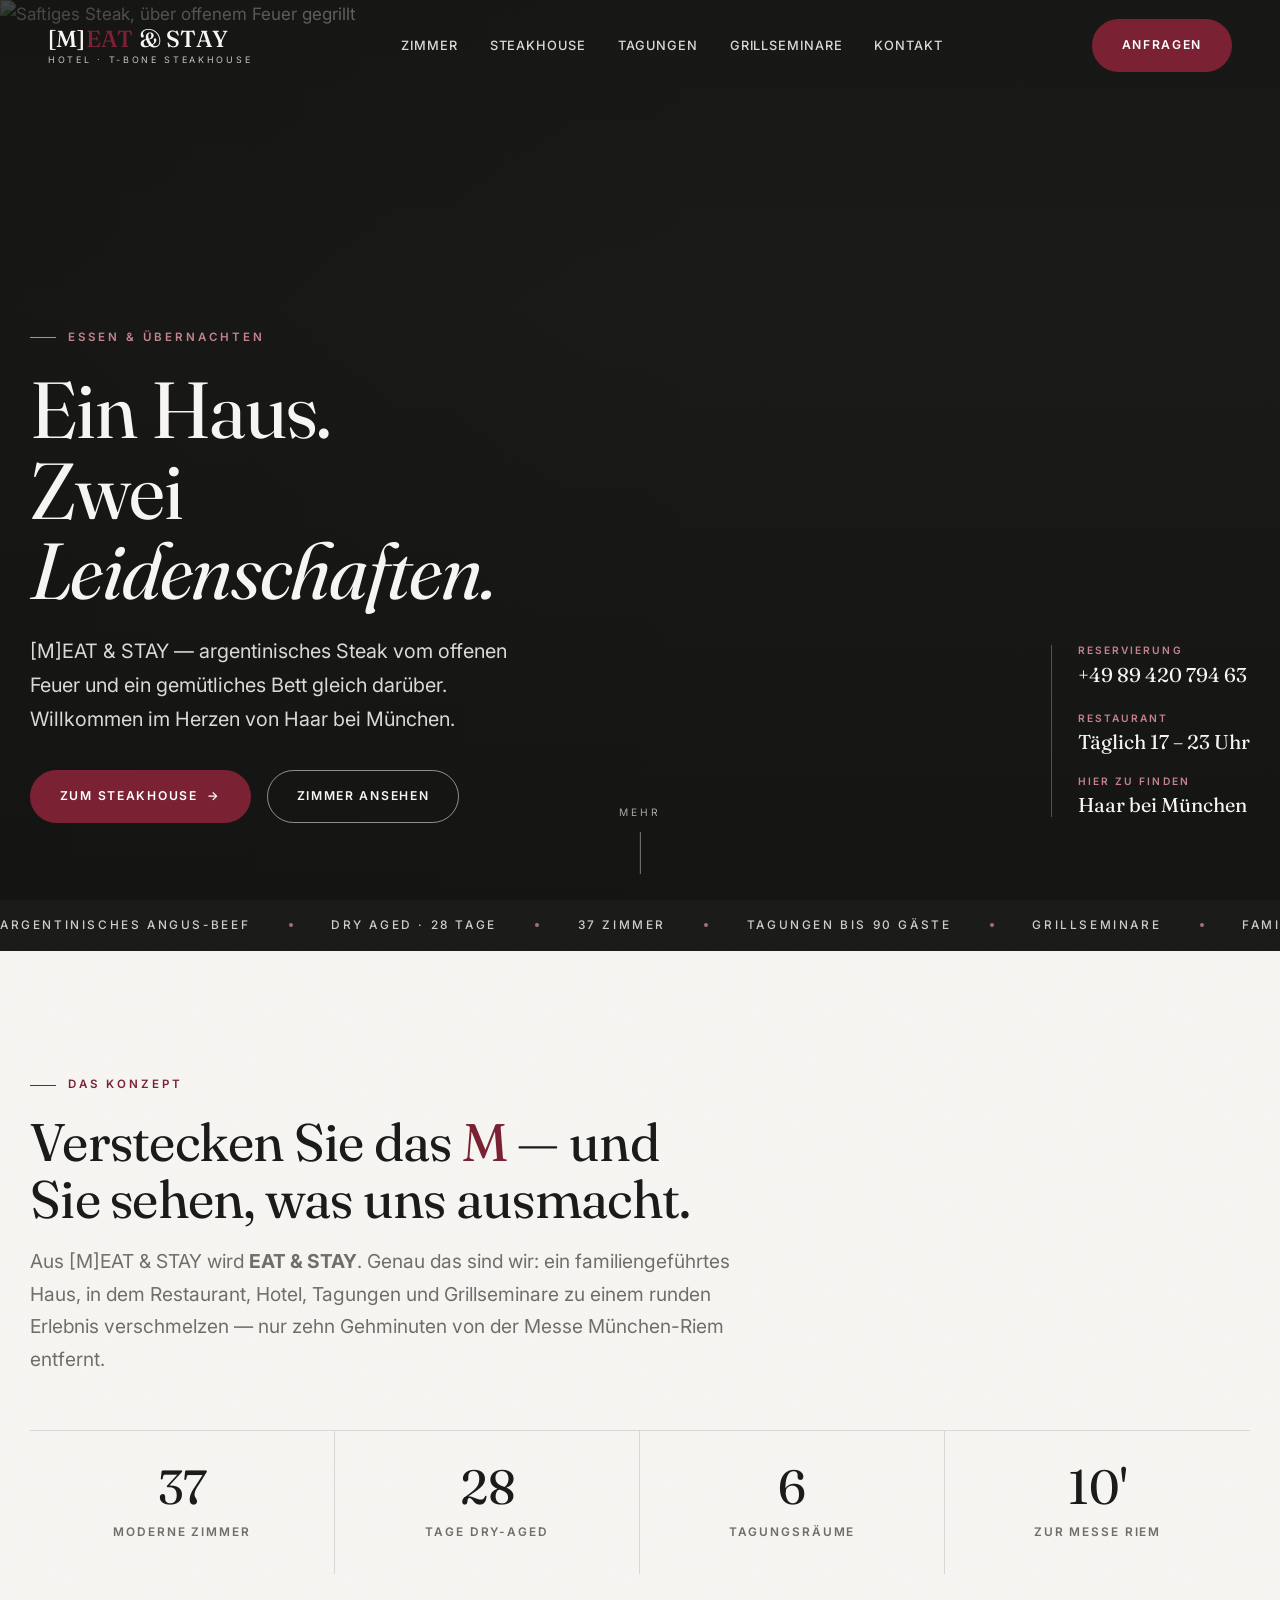
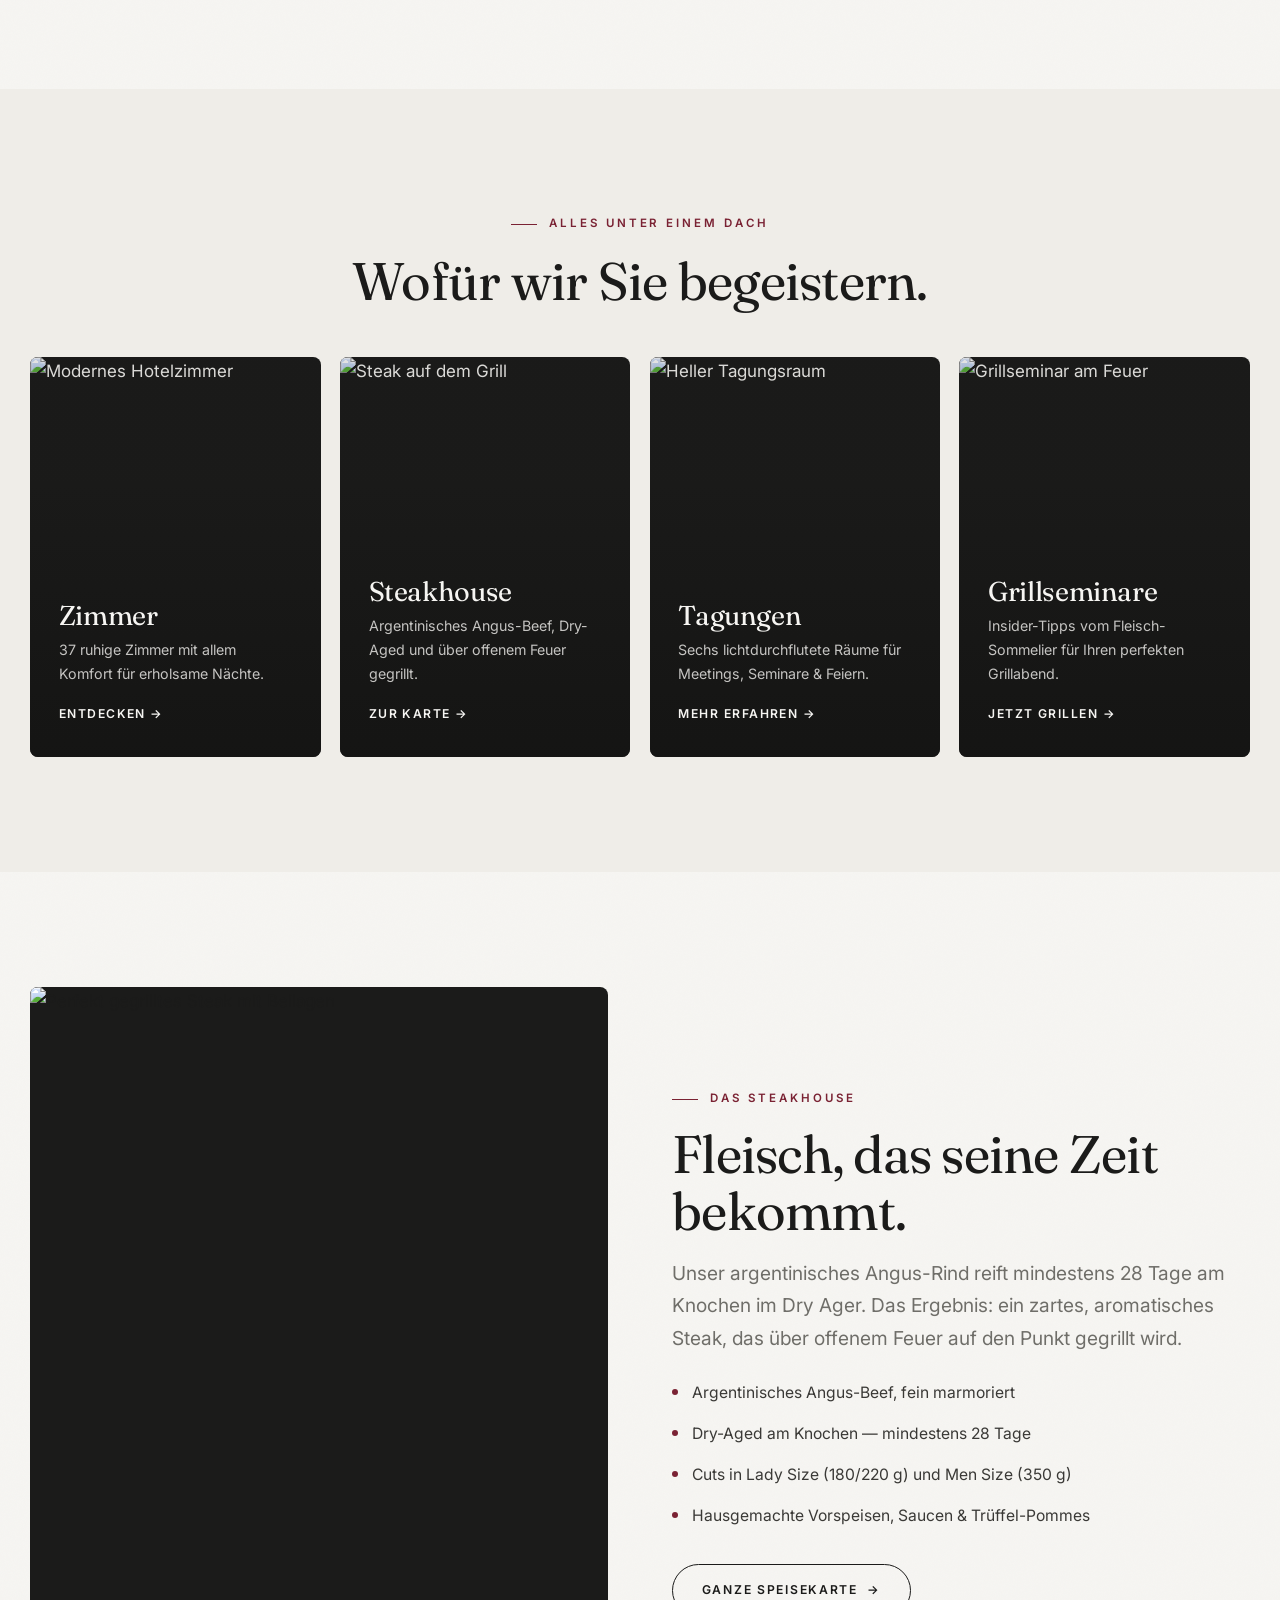
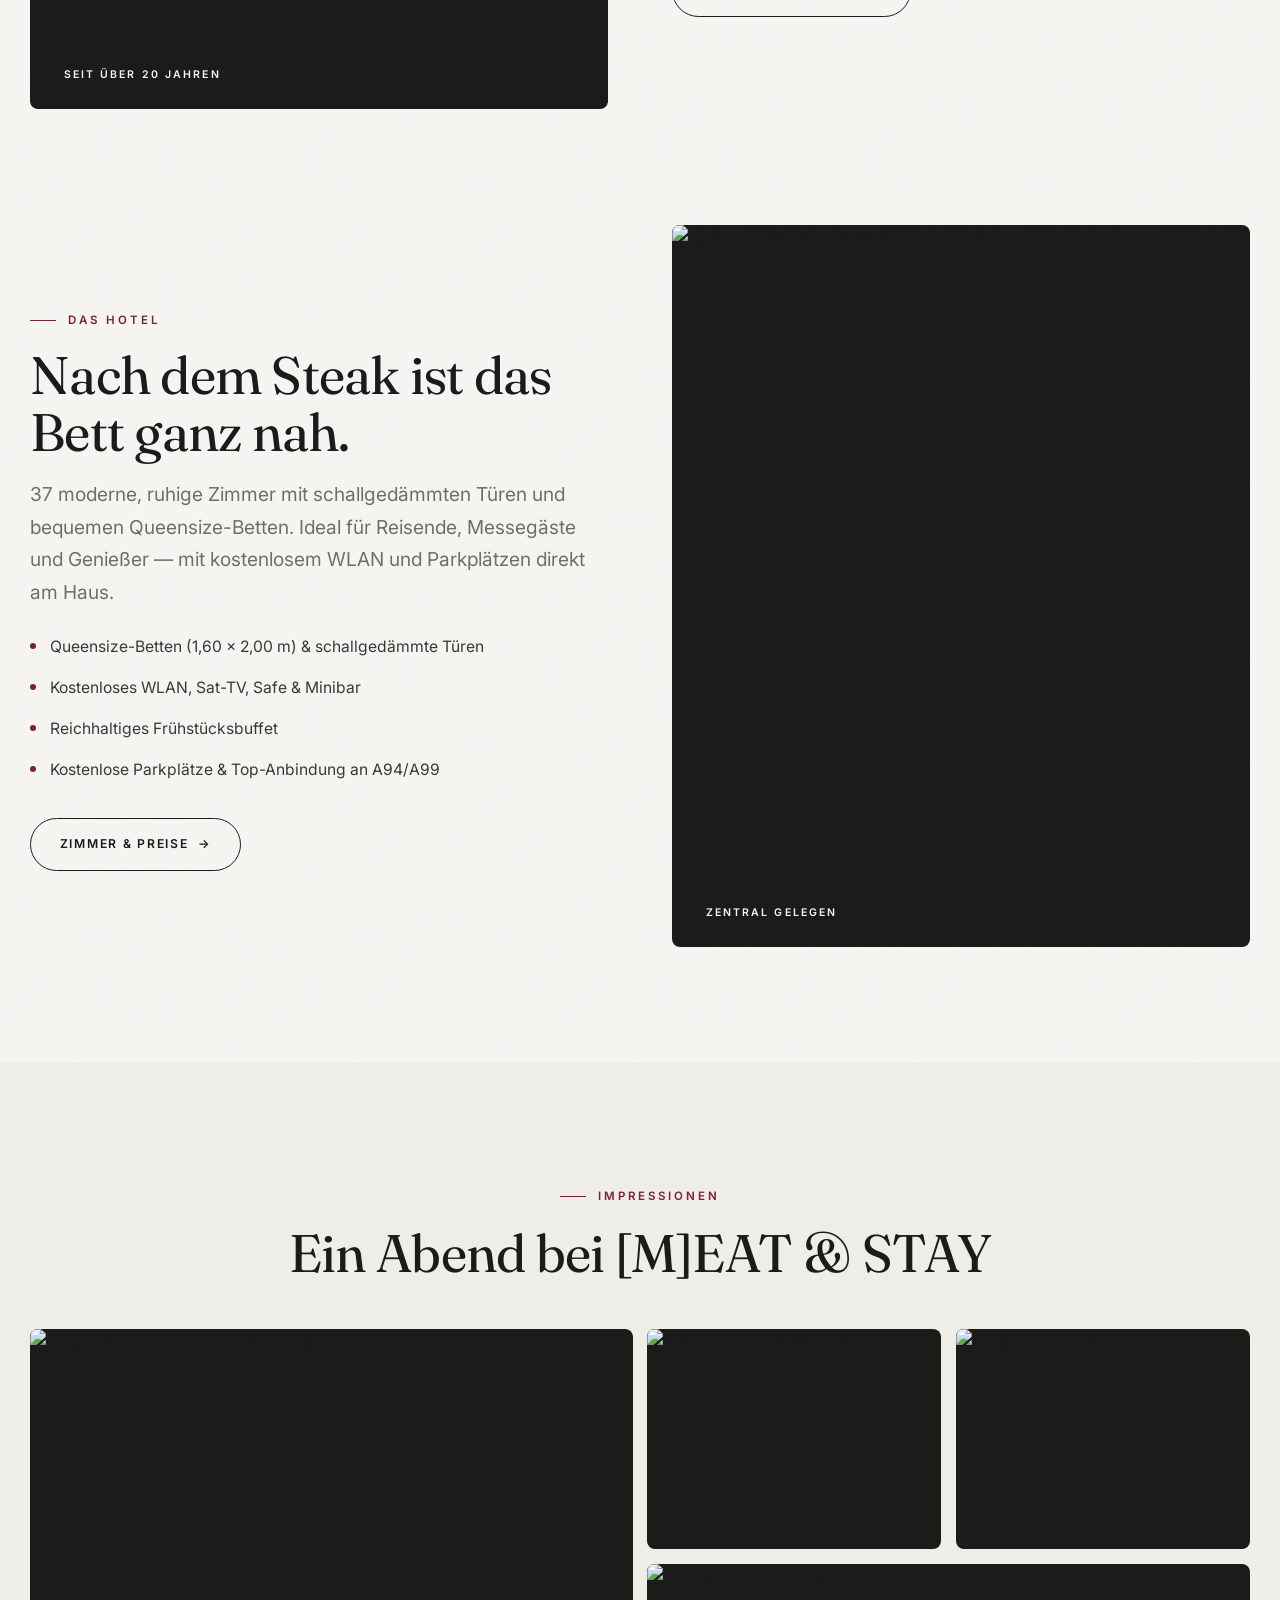
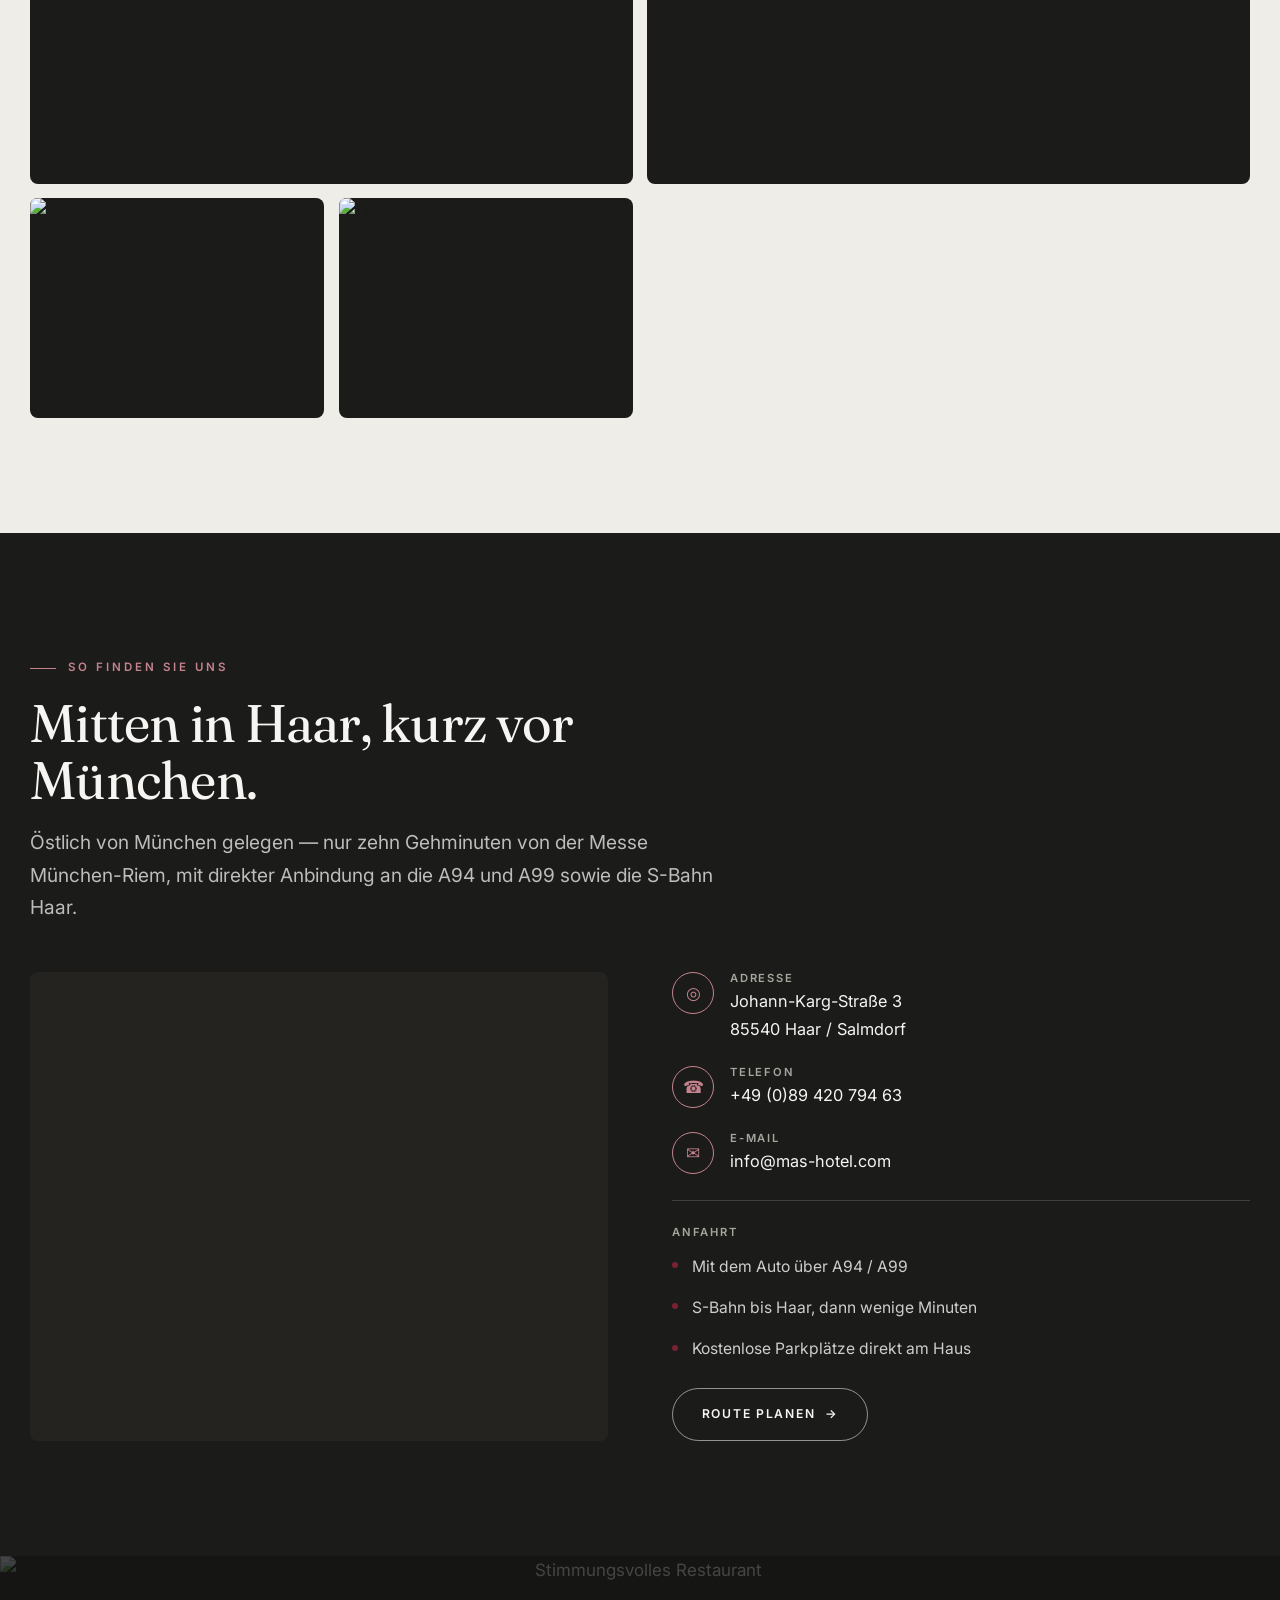
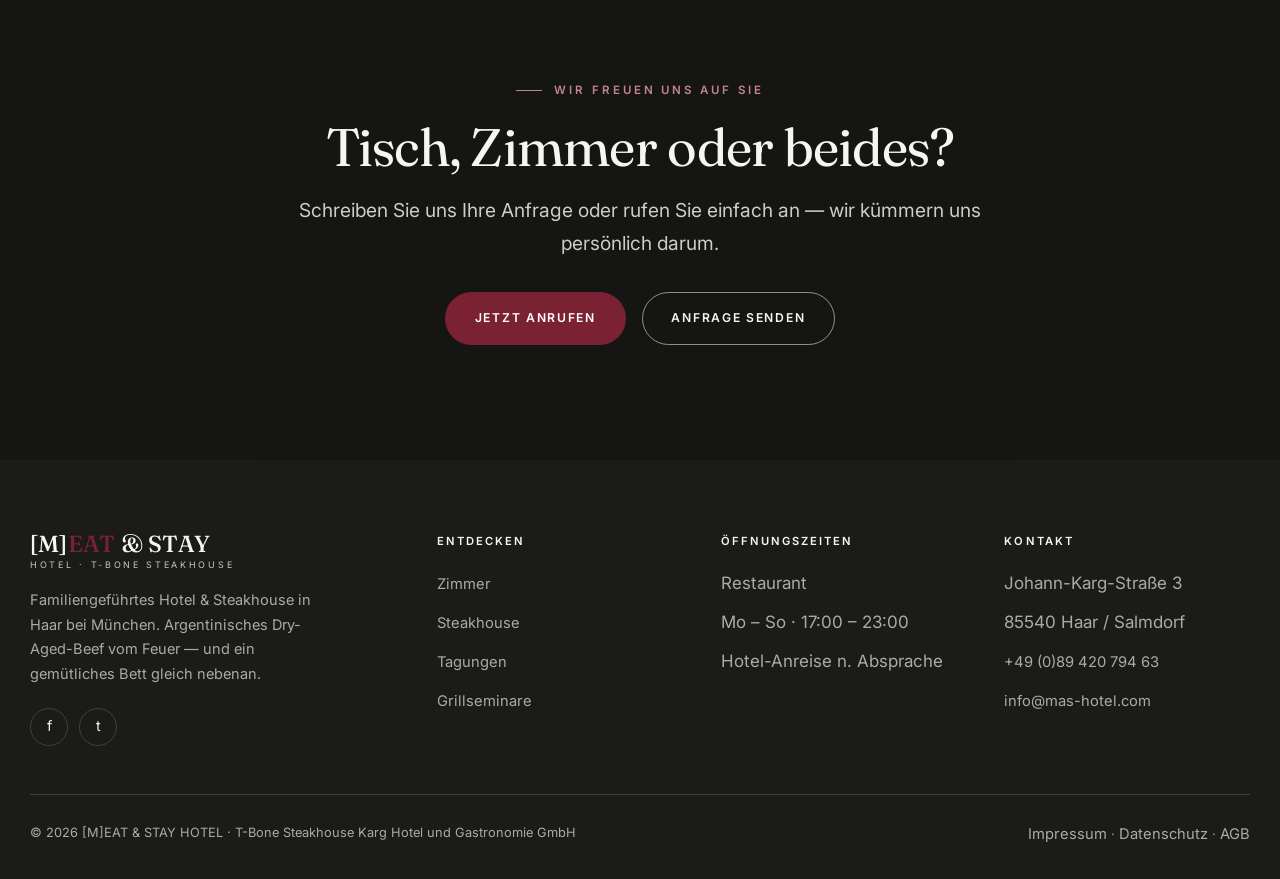
==== commit a57bfecd: "Fix image stacking, upgrade hero & location, rebuild steakhouse as showpiece Nach Live-Feedback: - B" ====
--- a/index.html
+++ b/index.html
@@ -42,18 +42,32 @@
   <!-- HERO -->
   <section class="hero">
     <div class="hero__media">
-      <img src="https://images.unsplash.com/photo-1558030006-450675393462?auto=format&fit=crop&w=2000&q=80" alt="Gegrilltes Steak, rustikal auf Holz angerichtet" />
+      <img src="https://images.unsplash.com/photo-1600891964599-f61ba0e24092?auto=format&fit=crop&w=2400&q=80" alt="Saftiges Steak, über offenem Feuer gegrillt" />
     </div>
     <div class="hero__inner">
       <div class="hero__text">
         <span class="eyebrow">Essen &amp; Übernachten</span>
-        <h1 class="display">Ein Haus.<br />Zwei <em>Leidenschaften.</em></h1>
+        <h1>Ein Haus.<br />Zwei <em>Leidenschaften.</em></h1>
         <p class="hero__lead">[M]EAT &amp; STAY — argentinisches Steak vom offenen Feuer und ein gemütliches Bett gleich darüber. Willkommen im Herzen von Haar bei München.</p>
         <div class="hero__actions">
-          <a class="btn btn--rust" href="zimmer.html">Zimmer ansehen <span class="arrow">→</span></a>
-          <a class="btn btn--light" href="steakhouse.html">Zum Steakhouse</a>
-        </div>
-      </div>
+          <a class="btn btn--rust" href="steakhouse.html">Zum Steakhouse <span class="arrow">→</span></a>
+          <a class="btn btn--light" href="zimmer.html">Zimmer ansehen</a>
+        </div>
+      </div>
+      <aside class="hero__aside">
+        <div class="a-row">
+          <h4>Reservierung</h4>
+          <a href="tel:+498942079463">+49 89 420&nbsp;794&nbsp;63</a>
+        </div>
+        <div class="a-row">
+          <h4>Restaurant</h4>
+          <p>Täglich 17 – 23 Uhr</p>
+        </div>
+        <div class="a-row">
+          <h4>Hier zu finden</h4>
+          <p>Haar bei München</p>
+        </div>
+      </aside>
     </div>
     <div class="hero__scroll">Mehr</div>
   </section>
@@ -196,16 +210,27 @@
         <p class="lead">Östlich von München gelegen — nur zehn Gehminuten von der Messe München-Riem, mit direkter Anbindung an die A94 und A99 sowie die S-Bahn Haar.</p>
       </div>
       <div class="location-grid">
-        <div class="map" data-reveal>
+        <div class="map" data-reveal style="min-height:460px;">
           <iframe title="Standort [M]EAT &amp; STAY HOTEL"
             src="https://www.google.com/maps?q=Johann-Karg-Stra%C3%9Fe%203,%2085540%20Haar&output=embed"
-            loading="lazy" referrerpolicy="no-referrer-when-downgrade"></iframe>
+            loading="lazy" referrerpolicy="no-referrer-when-downgrade" style="min-height:460px;"></iframe>
         </div>
         <div class="info-block" data-reveal data-delay="1">
-          <div class="info-row"><span class="ic">◎</span><div><h4>Adresse</h4><p>Johann-Karg-Straße 3<br />85540 Haar / Salmdorf</p></div></div>
-          <div class="info-row"><span class="ic">☎</span><div><h4>Telefon</h4><p><a href="tel:+498942079463">+49 (0)89 420 794 63</a></p></div></div>
-          <div class="info-row"><span class="ic">✉</span><div><h4>E-Mail</h4><p><a href="mailto:info@mas-hotel.com">info@mas-hotel.com</a></p></div></div>
-          <div class="info-row"><span class="ic">☾</span><div><h4>Restaurant</h4><p>Täglich 17:00 – 23:00 Uhr</p></div></div>
+          <div>
+            <div class="info-row" style="margin-bottom:1.4rem;"><span class="ic">◎</span><div><h4>Adresse</h4><p>Johann-Karg-Straße 3<br />85540 Haar / Salmdorf</p></div></div>
+            <div class="info-row" style="margin-bottom:1.4rem;"><span class="ic">☎</span><div><h4>Telefon</h4><p><a href="tel:+498942079463">+49 (0)89 420 794 63</a></p></div></div>
+            <div class="info-row"><span class="ic">✉</span><div><h4>E-Mail</h4><p><a href="mailto:info@mas-hotel.com">info@mas-hotel.com</a></p></div></div>
+          </div>
+          <div class="info-divider"></div>
+          <div>
+            <h4 style="font-family:var(--sans);font-size:.7rem;letter-spacing:.16em;text-transform:uppercase;color:var(--muted-2);font-weight:600;margin-bottom:1rem;">Anfahrt</h4>
+            <ul class="feature-list" style="margin:0 0 1.6rem;">
+              <li style="color:rgba(246,245,242,.82);">Mit dem Auto über A94 / A99</li>
+              <li style="color:rgba(246,245,242,.82);">S-Bahn bis Haar, dann wenige Minuten</li>
+              <li style="color:rgba(246,245,242,.82);">Kostenlose Parkplätze direkt am Haus</li>
+            </ul>
+            <a class="btn btn--light" href="https://www.google.com/maps/dir/?api=1&destination=Johann-Karg-Stra%C3%9Fe%203%2C%2085540%20Haar" target="_blank" rel="noopener">Route planen <span class="arrow">→</span></a>
+          </div>
         </div>
       </div>
     </div>
--- a/assets/css/style.css
+++ b/assets/css/style.css
@@ -161,15 +161,28 @@
 .hero__media img { width: 100%; height: 100%; object-fit: cover; }
 .hero__media::after {
   content: ""; position: absolute; inset: 0;
-  background: linear-gradient(180deg, rgba(20,20,19,.5) 0%, rgba(20,20,19,.2) 38%, rgba(20,20,19,.9) 100%);
-}
-.hero__inner { padding-bottom: clamp(3.5rem, 7vw, 6rem); padding-top: 8rem; width: min(100% - 3rem, var(--container)); margin-inline: auto; }
-.hero__text { max-width: 22ch; }
+  background:
+    linear-gradient(180deg, rgba(20,20,19,.55) 0%, rgba(20,20,19,.15) 34%, rgba(20,20,19,.92) 100%),
+    linear-gradient(90deg, rgba(20,20,19,.55) 0%, rgba(20,20,19,0) 55%);
+}
+.hero__inner {
+  display: grid; grid-template-columns: 1fr auto; align-items: end; gap: 2.5rem;
+  padding-bottom: clamp(3rem, 6vw, 5rem); padding-top: 8rem;
+  width: min(100% - 3rem, var(--container)); margin-inline: auto;
+}
+.hero__text { max-width: 34rem; }
 .hero .eyebrow { color: var(--wine-soft); }
-.hero h1 { margin: 1.2rem 0 1.4rem; }
+.hero h1 { margin: 1.3rem 0 1.5rem; font-size: clamp(2.7rem, 6.2vw, 5rem); line-height: 1.02; }
 .hero h1 em { color: var(--paper); }
-.hero__lead { max-width: 46ch; color: rgba(246,245,242,.86); font-size: clamp(1.05rem, 1.6vw, 1.24rem); }
+.hero__lead { max-width: 42ch; color: rgba(246,245,242,.88); font-size: clamp(1.05rem, 1.6vw, 1.24rem); }
 .hero__actions { margin-top: 2.1rem; display: flex; flex-wrap: wrap; gap: 1rem; }
+.hero__aside {
+  border-left: 1px solid rgba(246,245,242,.28);
+  padding-left: 1.6rem; max-width: 16rem; display: grid; gap: 1.4rem; margin-bottom: .4rem;
+}
+.hero__aside .a-row h4 { font-family: var(--sans); font-size: .64rem; font-weight: 600; letter-spacing: .2em; text-transform: uppercase; color: var(--wine-soft); margin-bottom: .35rem; }
+.hero__aside .a-row p, .hero__aside .a-row a { font-family: var(--serif); font-size: 1.25rem; color: var(--paper); line-height: 1.2; }
+.hero__aside .a-row a:hover { color: var(--wine-soft); }
 .hero__scroll { position: absolute; left: 50%; transform: translateX(-50%); bottom: 1.6rem; font-size: .64rem; letter-spacing: .3em; text-transform: uppercase; color: rgba(246,245,242,.66); display: flex; flex-direction: column; align-items: center; gap: .7rem; }
 .hero__scroll::after { content: ""; width: 1px; height: 42px; background: rgba(246,245,242,.45); animation: pulse 2.4s var(--ease) infinite; }
 @keyframes pulse { 0%,100%{ transform: scaleY(.4); opacity:.4 } 50%{ transform: scaleY(1); opacity:1 } }
@@ -208,12 +221,13 @@
 /* ------------------------------------------------------------ Offer cards */
 .offers { display: grid; grid-template-columns: repeat(4, 1fr); gap: 1.2rem; }
 .offer {
-  position: relative; display: flex; flex-direction: column; justify-content: flex-end;
-  min-height: 380px; padding: 1.7rem; border-radius: var(--radius-lg); overflow: hidden; color: var(--paper);
+  position: relative; isolation: isolate; display: flex; flex-direction: column; justify-content: flex-end;
+  min-height: 400px; padding: 1.8rem; border-radius: var(--radius-lg); overflow: hidden; color: var(--paper);
   background: var(--ink);
 }
-.offer img { position: absolute; inset: 0; width: 100%; height: 100%; object-fit: cover; z-index: -2; transition: transform .8s var(--ease); }
-.offer::after { content: ""; position: absolute; inset: 0; z-index: -1; background: linear-gradient(180deg, rgba(20,20,19,.15), rgba(20,20,19,.88)); }
+.offer img { position: absolute; inset: 0; width: 100%; height: 100%; object-fit: cover; z-index: 0; transition: transform .8s var(--ease); }
+.offer::after { content: ""; position: absolute; inset: 0; z-index: 1; background: linear-gradient(180deg, rgba(20,20,19,.12) 30%, rgba(20,20,19,.9)); }
+.offer > * { position: relative; z-index: 2; }
 .offer:hover img { transform: scale(1.06); }
 .offer h3 { color: var(--paper); }
 .offer p { font-size: .89rem; color: rgba(246,245,242,.78); margin: .5rem 0 1.1rem; }
@@ -284,7 +298,9 @@
 .location-grid { display: grid; grid-template-columns: 1fr 1fr; gap: clamp(2rem,5vw,4rem); align-items: stretch; }
 .map { border-radius: var(--radius-lg); overflow: hidden; min-height: 380px; background: var(--ink-2); }
 .map iframe { width: 100%; height: 100%; min-height: 380px; border: 0; filter: grayscale(.3) contrast(1.02); }
-.info-block { display: grid; gap: 1.5rem; align-content: center; }
+.info-block { display: grid; gap: 1.5rem; align-content: space-between; }
+.info-block .info-divider { height: 1px; background: var(--line-dark); }
+.dark .info-block .btn--light { justify-self: start; }
 .info-row { display: flex; gap: 1rem; }
 .info-row .ic { flex: 0 0 42px; height: 42px; border-radius: 50%; border: 1px solid var(--wine); color: var(--wine); display: grid; place-items: center; font-size: 1.05rem; }
 .info-row h4 { font-family: var(--sans); font-size: .7rem; letter-spacing: .16em; text-transform: uppercase; color: var(--muted); font-weight: 600; margin-bottom: .25rem; }
@@ -353,6 +369,50 @@
 .legal p { color: var(--ink-soft); margin-bottom: .85rem; font-size: .95rem; }
 .legal a { color: var(--wine); }
 
+/* ------------------------------------------------------- Feature banner */
+.feature-band { position: relative; overflow: hidden; color: var(--paper); border-radius: var(--radius-lg); background: var(--ink); }
+.feature-band img { position: absolute; inset: 0; width: 100%; height: 100%; object-fit: cover; z-index: 0; }
+.feature-band::after { content: ""; position: absolute; inset: 0; z-index: 1; background: linear-gradient(90deg, rgba(20,20,19,.9) 0%, rgba(20,20,19,.55) 55%, rgba(20,20,19,.25) 100%); }
+.feature-band__body { position: relative; z-index: 2; padding: clamp(2.5rem, 6vw, 5rem); max-width: 40rem; }
+.feature-band .eyebrow { color: var(--wine-soft); }
+.feature-band h2, .feature-band h3 { color: var(--paper); margin: 1rem 0 1rem; }
+.feature-band p { color: rgba(246,245,242,.82); }
+
+/* --------------------------------------------------------- Signature cuts */
+.cuts { display: grid; grid-template-columns: repeat(3, 1fr); gap: 1.5rem; }
+.cut { position: relative; isolation: isolate; border-radius: var(--radius-lg); overflow: hidden; min-height: 420px; display: flex; flex-direction: column; justify-content: flex-end; padding: 1.8rem; color: var(--paper); background: var(--ink); }
+.cut img { position: absolute; inset: 0; width: 100%; height: 100%; object-fit: cover; z-index: 0; transition: transform .8s var(--ease); }
+.cut::after { content: ""; position: absolute; inset: 0; z-index: 1; background: linear-gradient(180deg, rgba(20,20,19,.1) 35%, rgba(20,20,19,.92)); }
+.cut > * { position: relative; z-index: 2; }
+.cut:hover img { transform: scale(1.06); }
+.cut .k { font-family: var(--sans); font-size: .66rem; font-weight: 600; letter-spacing: .2em; text-transform: uppercase; color: var(--wine-soft); }
+.cut h3 { color: var(--paper); margin: .5rem 0 .5rem; }
+.cut p { font-size: .9rem; color: rgba(246,245,242,.8); margin-bottom: 1rem; }
+.cut .cut-meta { display: flex; justify-content: space-between; align-items: baseline; border-top: 1px solid rgba(246,245,242,.22); padding-top: .9rem; }
+.cut .cut-meta .w { font-size: .8rem; letter-spacing: .06em; color: rgba(246,245,242,.75); }
+.cut .cut-meta .p { font-family: var(--serif); font-size: 1.3rem; }
+
+/* ----------------------------------------------------------- Doneness */
+.doneness { display: grid; grid-template-columns: repeat(5, 1fr); gap: 1rem; }
+.done { text-align: center; }
+.done .chip { height: 84px; border-radius: var(--radius); margin-bottom: .9rem; border: 1px solid var(--line); position: relative; overflow: hidden; }
+.done .chip::before { content: ""; position: absolute; inset: 0; }
+.done.d1 .chip { background: radial-gradient(circle at 50% 45%, #8f2f26 0 42%, #4a2a20 78%); }
+.done.d2 .chip { background: radial-gradient(circle at 50% 45%, #a23a2a 0 34%, #5a3226 80%); }
+.done.d3 .chip { background: radial-gradient(circle at 50% 45%, #b5563a 0 26%, #6a3c2b 82%); }
+.done.d4 .chip { background: radial-gradient(circle at 50% 45%, #9c6247 0 18%, #6f4a35 82%); }
+.done.d5 .chip { background: linear-gradient(180deg, #7a5640, #5f4634); }
+.done h4 { font-family: var(--sans); font-size: .9rem; font-weight: 600; }
+.done span { display: block; font-size: .76rem; color: var(--muted); margin-top: .2rem; }
+.dark .done .chip { border-color: var(--line-dark); }
+.dark .done span { color: var(--muted-2); }
+
+/* --------------------------------------------------------------- Quote */
+.quote { max-width: 40ch; margin-inline: auto; text-align: center; }
+.quote p { font-family: var(--serif); font-style: italic; font-size: clamp(1.5rem, 3.2vw, 2.4rem); line-height: 1.32; }
+.quote cite { display: block; margin-top: 1.4rem; font-family: var(--sans); font-style: normal; font-size: .74rem; letter-spacing: .2em; text-transform: uppercase; color: var(--wine); }
+.dark .quote cite { color: var(--wine-soft); }
+
 /* --------------------------------------------------------------- Reveal */
 [data-reveal] { opacity: 0; transform: translateY(24px); transition: opacity .8s var(--ease), transform .8s var(--ease); }
 [data-reveal].in { opacity: 1; transform: none; }
@@ -366,7 +426,7 @@
 
 /* -------------------------------------------------------------- Responsive */
 @media (max-width: 1000px) {
-  .offers { grid-template-columns: repeat(2, 1fr); }
+  .offers, .cuts { grid-template-columns: repeat(2, 1fr); }
   .cards, .amenities, .menu-cols, .location-grid, .duo, .steps { grid-template-columns: 1fr; }
   .steps { grid-template-columns: repeat(2, 1fr); }
   .step { border-left: 0; border-top: 1px solid var(--line); padding-left: 0; padding-top: 1.2rem; }
@@ -379,7 +439,11 @@
   .fact:nth-child(2) { border-right: 0; }
   .fact:nth-child(1), .fact:nth-child(2) { border-bottom: 1px solid var(--line); }
   .gallery { grid-template-columns: repeat(2, 1fr); grid-auto-rows: 180px; }
+  .doneness { grid-template-columns: repeat(5, 1fr); gap: .5rem; }
+  .done h4 { font-size: .78rem; }
+  .hero__inner { grid-template-columns: 1fr; }
   .hero__text { max-width: 100%; }
+  .hero__aside { display: none; }
 }
 @media (max-width: 720px) {
   body { font-size: 16px; }
@@ -394,9 +458,11 @@
   body.menu-open .nav__menu { opacity: 1; pointer-events: auto; }
   .nav__menu a { color: var(--paper); font-family: var(--serif); font-size: 1.9rem; letter-spacing: 0; text-transform: none; }
   .nav__menu .btn { margin-top: 1rem; }
-  .offers, .steps, .amenities, .footer-grid, .facts, .contact-grid, .form .row { grid-template-columns: 1fr; }
+  .offers, .cuts, .steps, .amenities, .footer-grid, .facts, .contact-grid, .form .row { grid-template-columns: 1fr; }
   .fact { border-right: 0; border-bottom: 1px solid var(--line); }
   .fact:last-child { border-bottom: 0; }
   .gallery { grid-template-columns: 1fr 1fr; grid-auto-rows: 150px; }
   .gallery .tall { grid-row: span 1; }
-}
+  .doneness { grid-template-columns: repeat(2, 1fr); gap: 1rem; }
+  .done h4 { font-size: .9rem; }
+}
